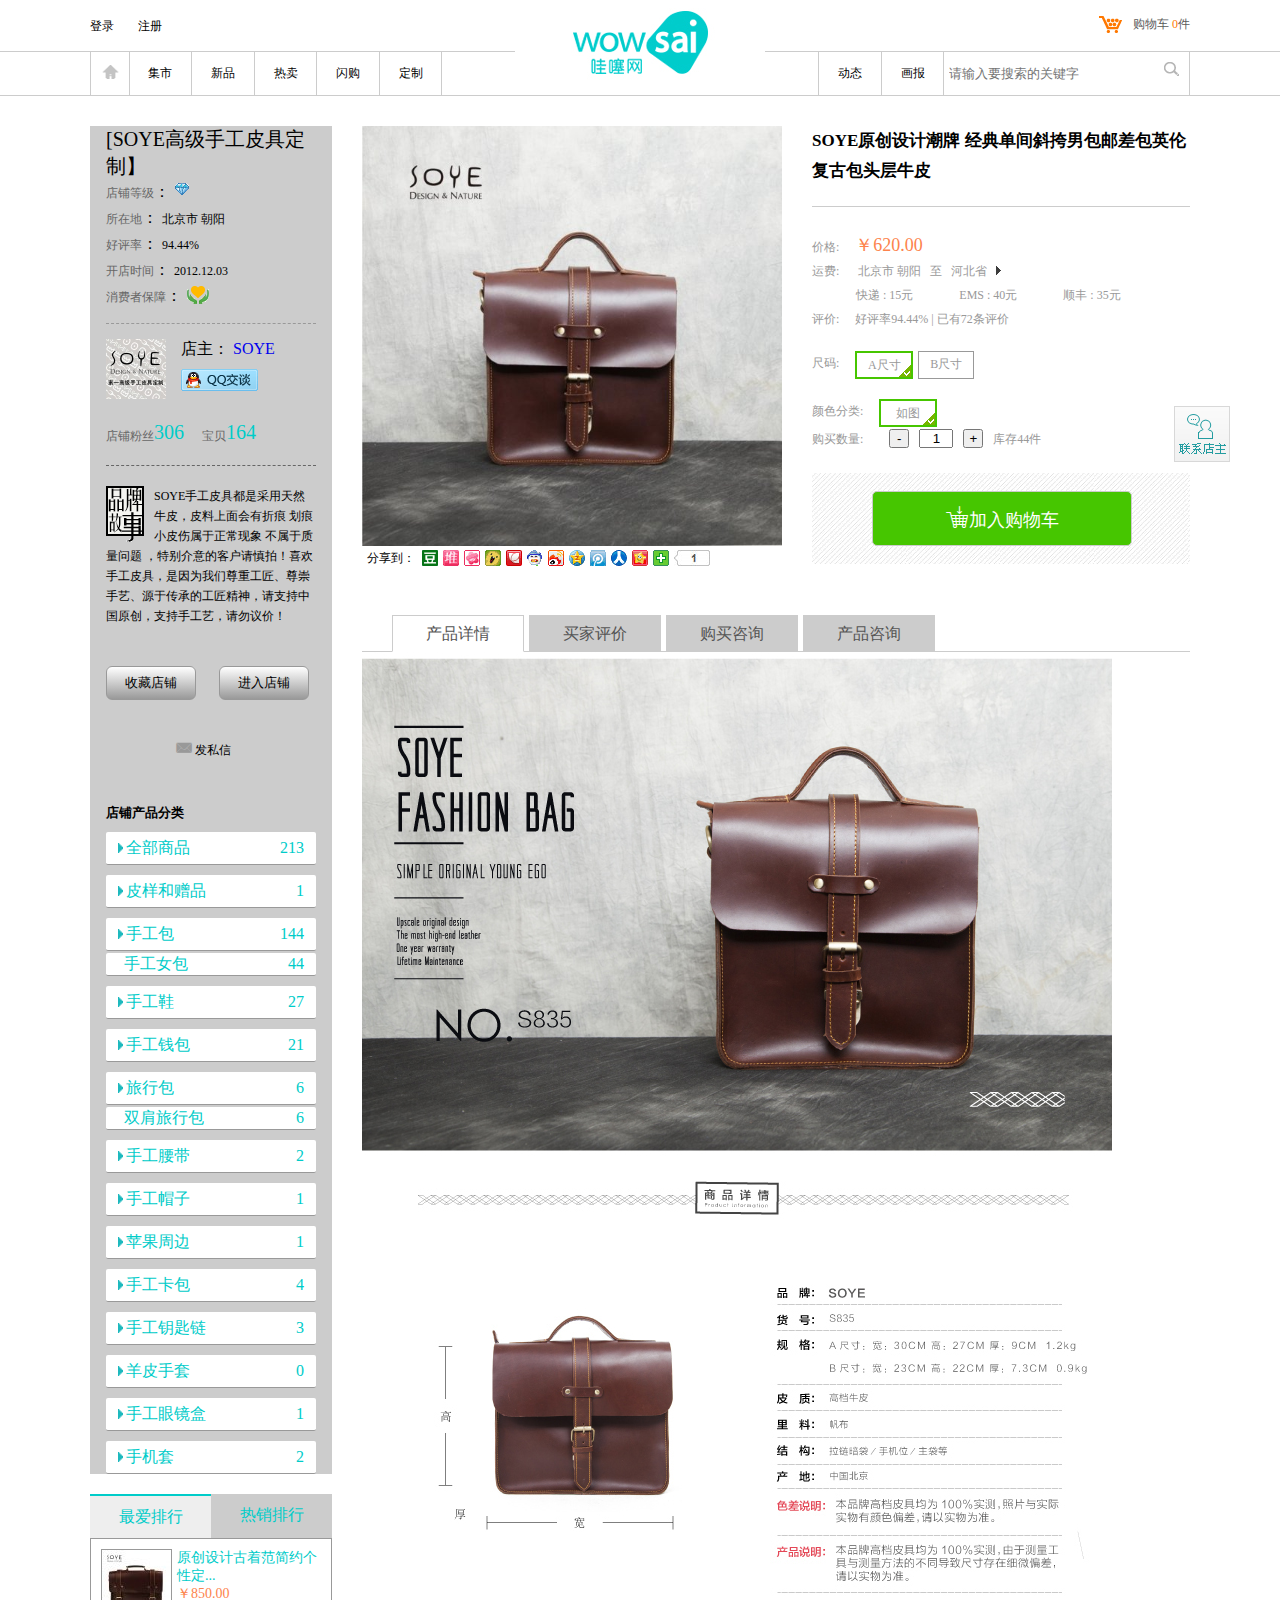
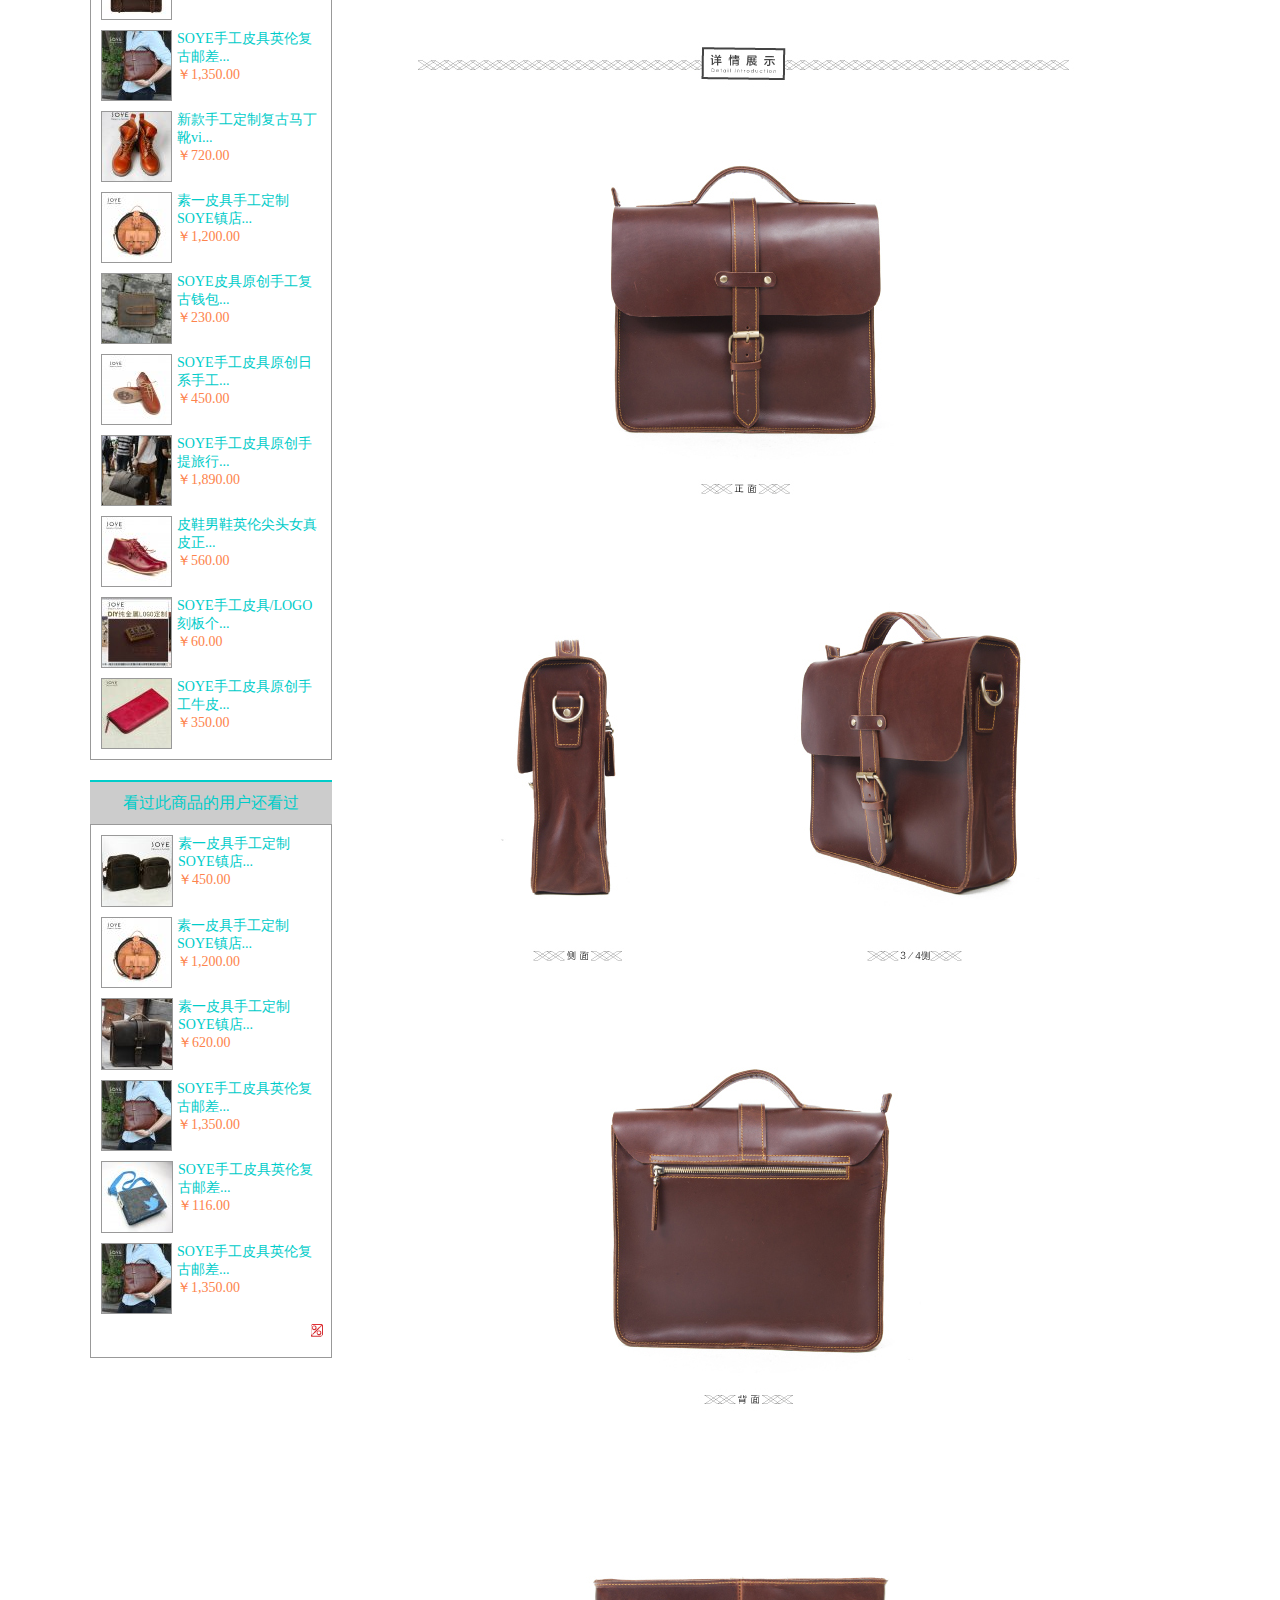
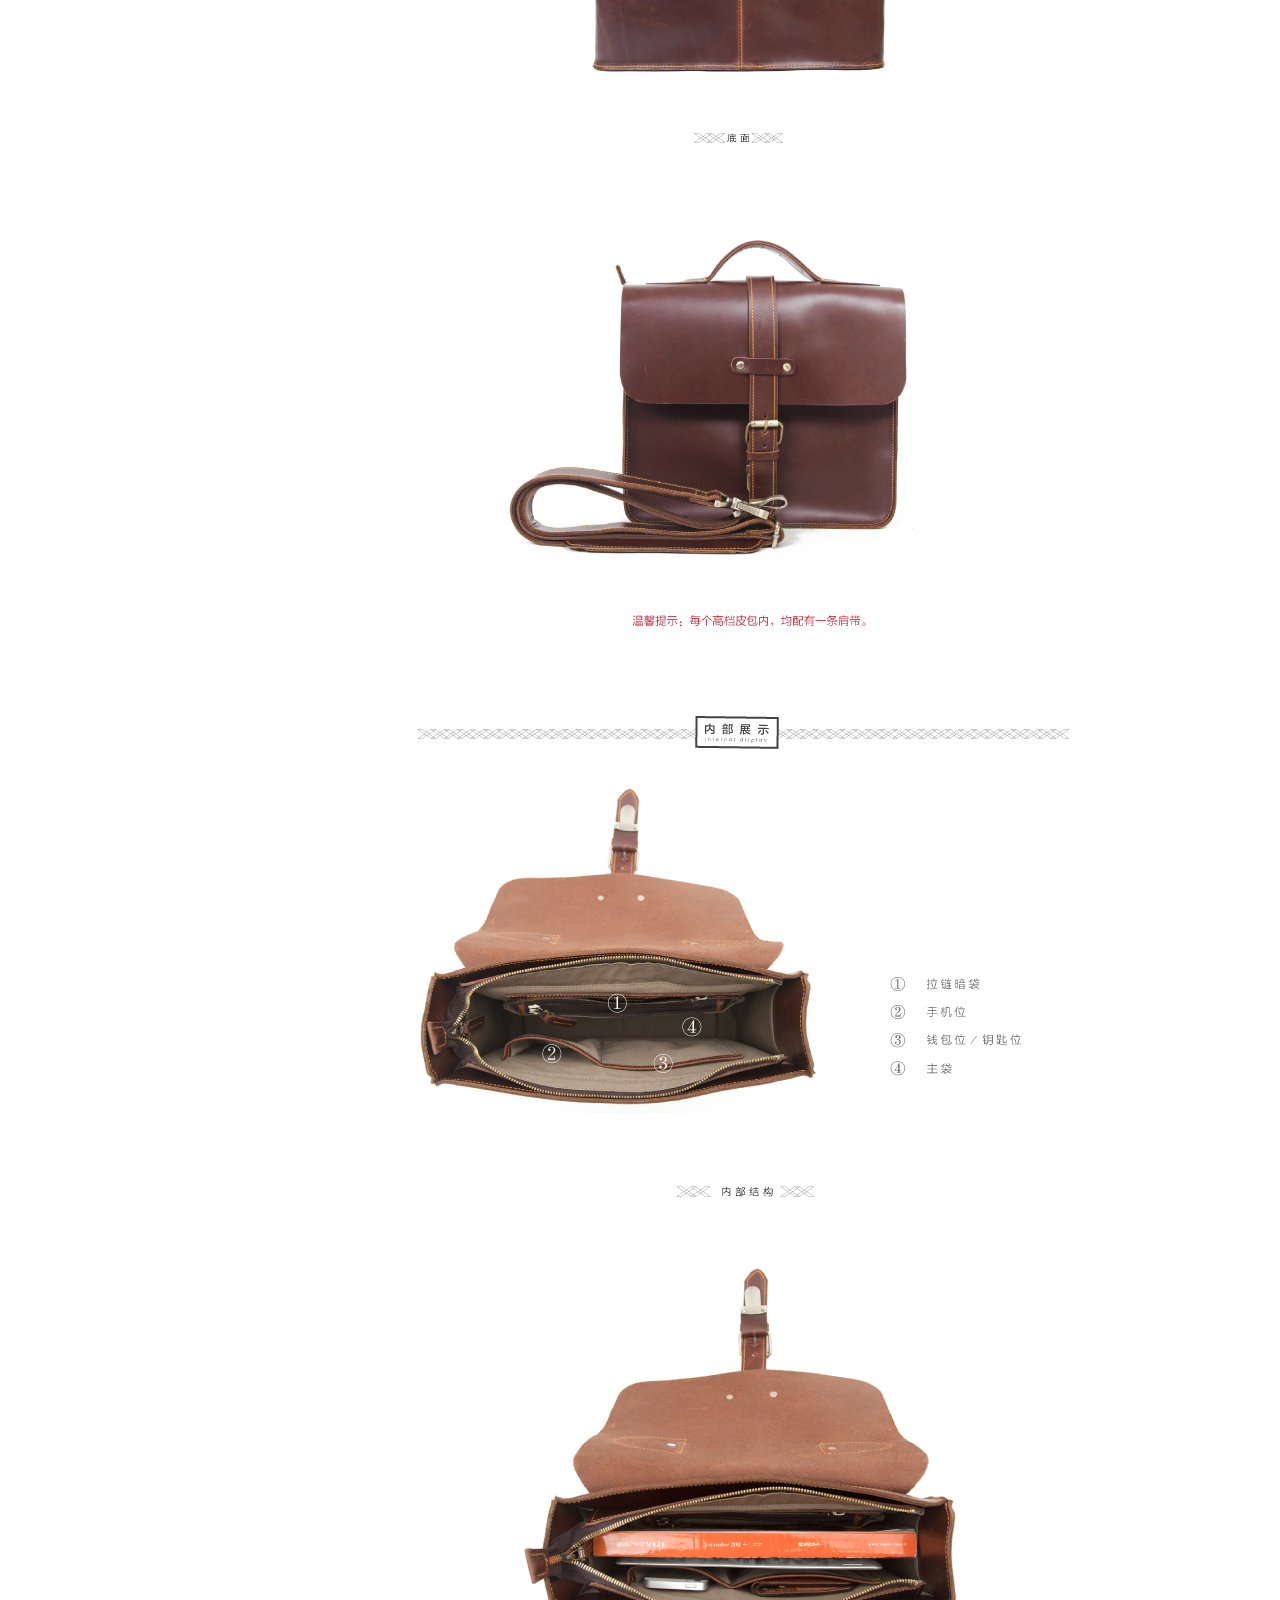
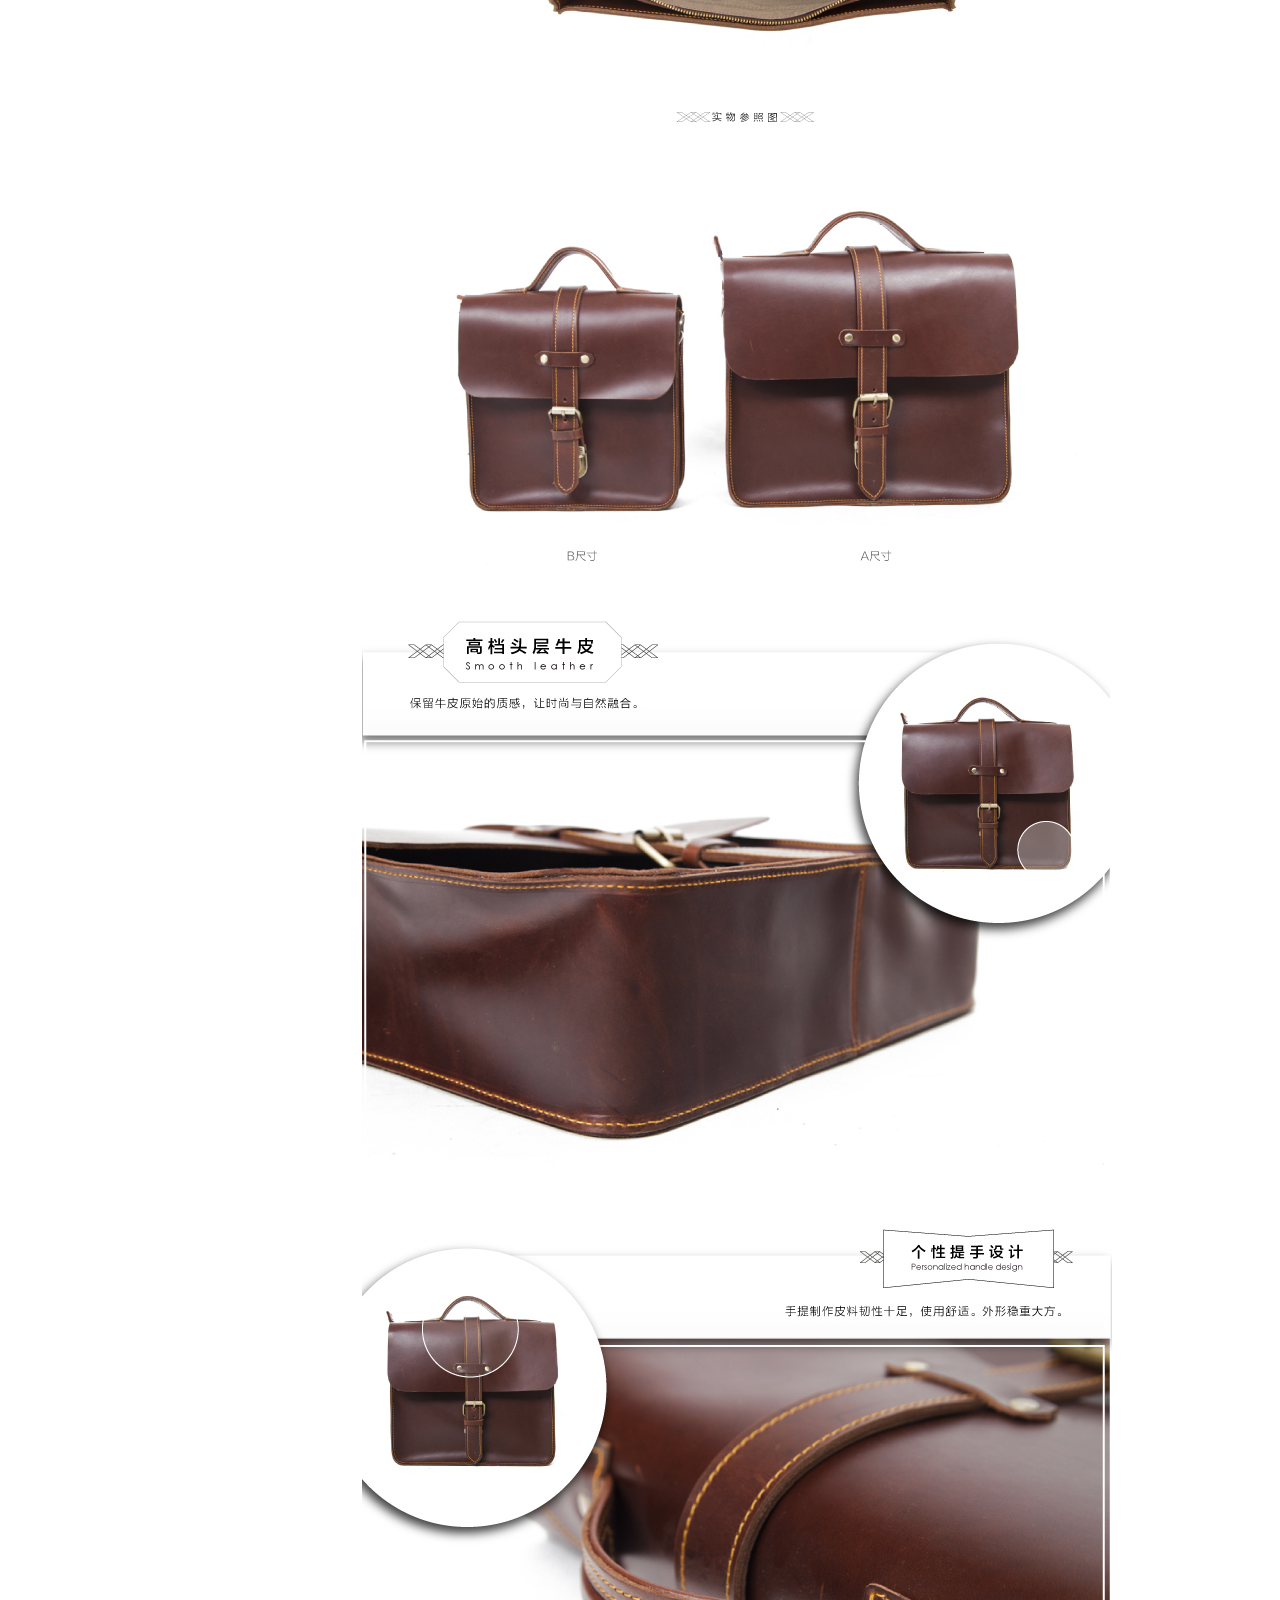
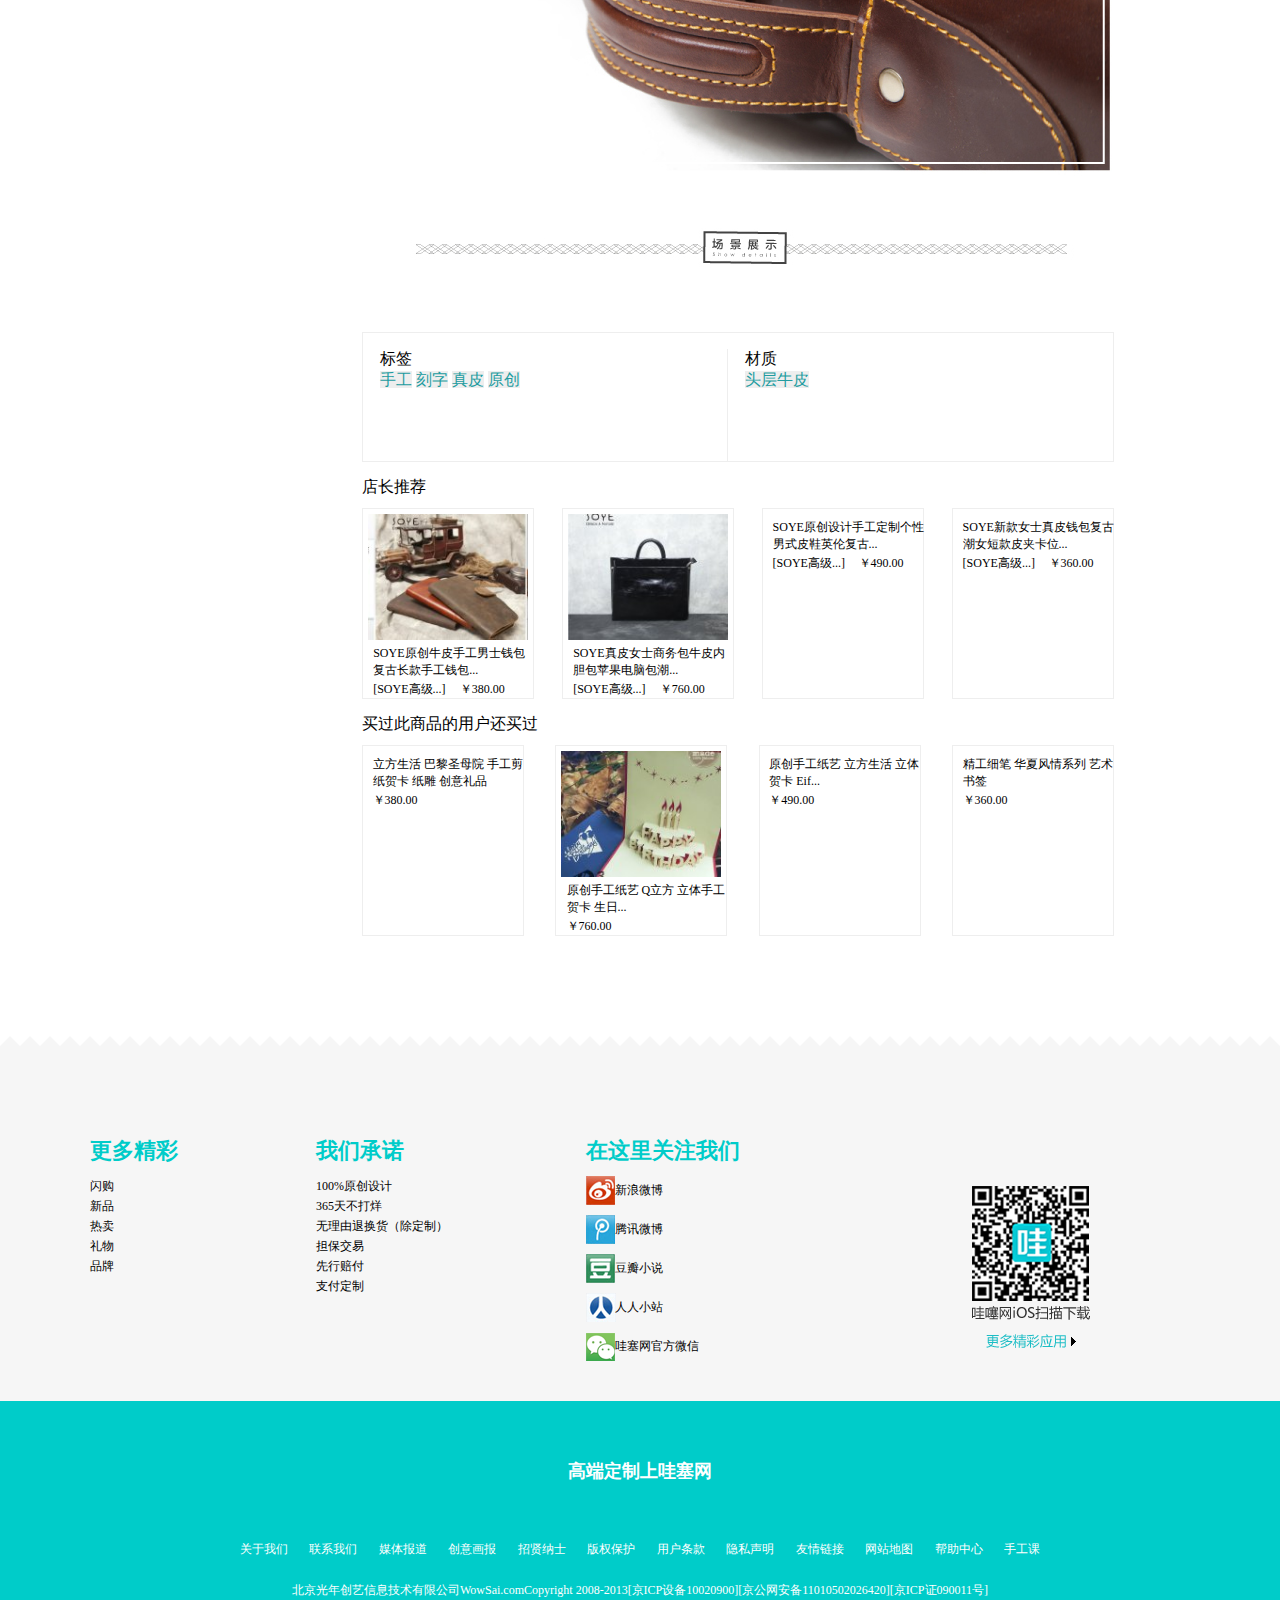
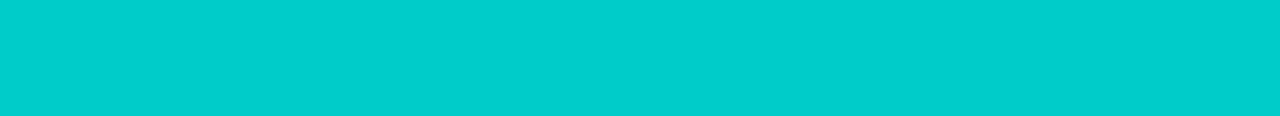
==== details.html @ 7d24aafe "1" ====
<!DOCTYPE html>
<html lang="en">

<head>
	<meta charset="UTF-8">
	<title>Document</title>
	<link rel="stylesheet" href="css/header.css">
	<link rel="stylesheet" href="css/footer.css">
	<link rel="stylesheet" href="css/details.css">
	<link rel="stylesheet" href="./font/iconfont.css">
</head>

<body>
	<div class="warp">
		<header>
			<div class="headertopbg">
				<div class="headertop">
					<div class="headertopleft">
						<a href="#">登录</a>
						<a href="#">注册</a>
					</div>
					<div class="headertopright">
						<p>购物车
							<span>0</span>件</p>
					</div>
				</div>
			</div>
			<div class="nav">
				<ul>
					<li>
						<a href="#"></a>
					</li>
					<li>
						<a href="#">集市</a>
					</li>
					<li>
						<a href="#">新品</a>
					</li>
					<li>
						<a href="#">热卖</a>
					</li>
					<li>
						<a href="#">闪购</a>
					</li>
					<li class="cust">
						<a href="#">定制</a>
						<div class="custom">
							<div class="customtop">
								<div>
									<p>CUSTOM</p>
									<p>定制首页</p>
								</div>
								<div>
									<p>NEW</p>
									<p>最新</p>
								</div>
								<div>
									<p>HOT</p>
									<p>最热</p>
								</div>
								<div>
									<p>LOVE</p>
									<p>喜欢最多</p>
								</div>
							</div>
							<div class="custommin">
								<ul>
									<li>
										<a href="#">服装服饰</a>
									</li>
									<li>
										<a href="#">饰品饰物</a>
									</li>
									<li>
										<a href="#">鞋帽包袋</a>
									</li>
									<li>
										<a href="#">家居日用</a>
									</li>
									<li>
										<a href="#">食品/植物/其他</a>
									</li>
									<li>
										<a href="#">数码周边</a>
									</li>
									<li>
										<a href="#">办公文具</a>
									</li>
									<li>
										<a href="#">卡片/玩具玩偶</a>
									</li>
								</ul>
							</div>
							<div class="customdomnbg">
								<div class="customdomn">
									<ul>
										<li>
											<span>
												<span></span>颜色筛选</span>
										</li>
										<li>
											<a href="#"></a>
										</li>
										<li>
											<a href="#"></a>
										</li>
										<li>
											<a href="#"></a>
										</li>
										<li>
											<a href="#"></a>
										</li>
										<li>
											<a href="#"></a>
										</li>
										<li>
											<a href="#"></a>
										</li>
										<li>
											<a href="#"></a>
										</li>
										<li>
											<a href="#"></a>
										</li>
										<li>
											<a href="#"></a>
										</li>
										<li>
											<a href="#"></a>
										</li>
										<li>
											<a href="#"></a>
										</li>
										<li>
											<a href="#"></a>
										</li>
										<li>
											<a href="#"></a>
										</li>
									</ul>
								</div>
								<div class="cusm">
									<ul>
										<li>
											<span>
												<span></span>定制材料</span>
										</li>
										<li>
											<a href="#">棉</a>
										</li>
										<li>
											<a href="#">金</a>
										</li>
										<li>
											<a href="#">亚麻</a>
										</li>
										<li>
											<a href="#">银</a>
										</li>
										<li>
											<a href="#">塑料</a>
										</li>
										<li>
											<a href="#">毛料</a>
										</li>
										<li>
											<a href="#">铜</a>
										</li>
										<li>
											<a href="#">纸</a>
										</li>
										<li>
											<a href="#">雪纺</a>
										</li>
										<li>
											<a href="#">合金</a>
										</li>
										<li>
											<a href="#">复合材料</a>
										</li>
										<li>
											<a href="#">毛线</a>
										</li>
										<li>
											<a href="#">木制</a>
										</li>
										<li>
											<a href="#">真皮</a>
										</li>
										<li>
											<a href="#">牛仔</a>
										</li>
										<li>
											<a href="#">绸缎</a>
										</li>
										<li>
											<a href="#">pu</a>
										</li>
										<li>
											<a href="#">帆布</a>
										</li>
										<li>
											<a href="#">真丝</a>
										</li>
										<li>
											<a href="#">灯芯绒</a>
										</li>
										<li>
											<a href="#">聚酯纤维</a>
										</li>
										<li>
											<a href="#">玻璃/水晶</a>
										</li>
										<li>
											<a href="#">其他</a>
										</li>
										<li>
											<a href="#">宝石/珍珠</a>
										</li>
									</ul>
								</div>
								<div class="Technology">
									<ul>
										<li>
											<span>
												<span></span> 定制工艺
											</span>
										</li>
										<li>
											<a href="#">手工</a>
										</li>
										<li>
											<a href="#">机器</a>
										</li>
									</ul>
								</div>
								<div class="content">
									<ul>
										<li>
											<span>
												<span></span>定制内容</span>
										</li>
										<li>
											<a href="#">量体</a>
										</li>
										<li>
											<a href="#">来图</a>
										</li>
										<li>
											<a href="#">其他</a>
										</li>
									</ul>
								</div>
								<div class="gift">
									<ul>
										<li>
											<span>
												<span></span>定制内容</span>
										</li>
										<li>
											<a href="#">送个他</a>
										</li>
										<li>
											<a href="#">送给她</a>
										</li>
										<li>
											<a href="#">送闺蜜</a>
										</li>
										<li>
											<a href="#">送兄弟</a>
										</li>
										<li>
											<a href="#">送长辈</a>
										</li>
										<li>
											<a href="#">送儿童</a>
										</li>
										<li>
											<a href="#">送老板</a>
										</li>
										<li>
											<a href="#">送员工</a>
										</li>
										<li>
											<a href="#">送客户</a>
										</li>
										<li>
											<a href="#">送自己</a>
										</li>
										<li>
											<a href="#">乔迁礼物</a>
										</li>
										<li>
											<a href="#">生日礼物</a>
										</li>
									</ul>
								</div>
								<div class="festival">
									<ul>
										<li>
											<span>
												<span></span>礼物推荐</span>
										</li>
										<li>
											<a href="#">春节</a>
										</li>
										<li>
											<a href="#">七夕</a>
										</li>
										<li>
											<a href="#">清明</a>
										</li>
										<li>
											<a href="#">端午</a>
										</li>
										<li>
											<a href="#">父亲</a>
										</li>
										<li>
											<a href="#">母亲</a>
										</li>
										<li>
											<a href="#">儿童</a>
										</li>
										<li>
											<a href="#">中秋</a>
										</li>
										<li>
											<a href="#">万圣</a>
										</li>
										<li>
											<a href="#">重阳</a>
										</li>
										<li>
											<a href="#">情人</a>
										</li>
										<li>
											<a href="#">圣诞</a>
										</li>
										<li>
											<a href="#">愚人</a>
										</li>
									</ul>
								</div>
								<div class="scene">
									<ul>
										<li>
											<span>
												<span></span>礼物推荐</span>
										</li>
										<li>
											<a href="#">上班</a>
										</li>
										<li>
											<a href="#">约会</a>
										</li>
										<li>
											<a href="#">表白</a>
										</li>
										<li>
											<a href="#">婚礼</a>
										</li>
										<li>
											<a href="#">年会</a>
										</li>
										<li>
											<a href="#">装修</a>
										</li>
										<li>
											<a href="#">旅行</a>
										</li>
										<li>
											<a href="#">聚会</a>
										</li>
									</ul>
								</div>
								<div class="more">
									<span>MORE更多分类</span>
								</div>
							</div>
						</div>
					</li>
					<li>
						<a href="#"></a>
					</li>
					<li>
						<a href="#">动态</a>
					</li>
					<li>
						<a href="#">画报</a>
					</li>
					<li>
						<input type="text" placeholder="请输入要搜索的关键字">
						<a href="#"></a>
					</li>
				</ul>
			</div>
			<div class="logo"></div>
		</header>
			
		<div class="scrtopbg">
		<div class="leftbg">
		<div class="scrtop">
			<div class="scrtopleft">
				<h3>[SOYE高级手工皮具定制】</h3>
				<ul class="scrtoplefttop">
					<li>
						<span>店铺等级</span>：
						<span>
							<img src="images/details/dengji_6.png" alt="">
						</span>
					</li>
					<li>
						<span>所在地</span>：
						<span>北京市 朝阳</span>
					</li>
					<li>
						<span>好评率</span>：
						<span>94.44%</span>
					</li>
					<li>
						<span>开店时间</span>：
						<span>2012.12.03</span>
					</li>
					<li>
						<span>消费者保障</span>：
						<span>
							<img src="images/details/secrity.png" alt="">
						</span>
					</li>
				</ul>
				<div class="soye">
					<div class="soyetop">
						<img src="images/201212041820522861.jpg" alt="">
						<div>
							<ul>
								<li>
									<span>店主</span>：
									<a href="#">SOYE</a>
								</li>
								<li>
									<img src="images/button_11.gif" alt="">
								</li>
							</ul>
						</div>
					</div>
					<div class="soyedown">
						<p>店铺粉丝</p>
						<span>306</span>
						<p>宝贝</p>
						<span>164</span>
					</div>
				</div>
				<div class="soye1">
					<img src="images/brand_story.gif" alt=""> SOYE手工皮具都是采用天然牛皮，皮料上面会有折痕 划痕 小皮伤属于正常现象 不属于质量问题 ，特别介意的客户请慎拍！喜欢手工皮具，是因为我们尊重工匠、尊崇手艺、源于传承的工匠精神，请支持中国原创，支持手工艺，请勿议价！
					<button>收藏店铺</button>
					<button>进入店铺</button>
					<a href="#">
						<i class="iconfont icon-xinxi-copy"></i>
						发私信
					</a>
				</div>
				<div class="classification">
					<h5>店铺产品分类</h5>
					<ul>
						<li>
							
							<a href="#"><p></p>全部商品</a>
							<span>213</span>
						</li>
						<li>
							
							<a href="#"><p></p>皮样和赠品</a>
							<span>1</span>
						</li>
						<li>
							
							<a href="#"><p></p>手工包</a>
							<span>144</span>
						</li>
						<li class="wu">
							
							<a href="#"><span></span>手工女包</a>
							<span>44</span>
						</li>
						<li>
							
							<a href="#"><p></p>手工鞋</a>
							<span>27</span>
						</li>
						<li>
							
							<a href="#"><p></p>手工钱包</a>
							<span>21</span>
						</li>
						<li>
							
							<a href="#"><p></p>旅行包</a>
							<span>6</span>
						</li>
						<li class="wu">
							
							<a href="#"><span></span>双肩旅行包</a>
							<span>6</span>
						</li>
						<li>
							
							<a href="#"><p></p>手工腰带</a>
							<span>2</span>
						</li>
						<li>
							
							<a href="#"><p></p>手工帽子</a>
							<span>1</span>
						</li>
						<li>
							
							<a href="#"><p></p>苹果周边</a>
							<span>1</span>
						</li>
						<li>
							
							<a href="#"><p></p>手工卡包</a>
							<span>4</span>
						</li>
						<li>
							
							<a href="#"><p></p>手工钥匙链</a>
							<span>3</span>
						</li>
						<li>
							
							<a href="#"><p></p>羊皮手套</a>
							<span>0</span>
						</li>
						<li>
							
							<a href="#"><p></p>手工眼镜盒</a>
							<span>1</span>
						</li>
						<li>
							
							<a href="#"><p></p>手机套</a>
							<span>2</span>
						</li>
					</ul>
				</div>
			</div>
				<div class="ranking">
					<div class="rankingtop">
						<a href="#">最爱排行</a>
						<a href="#">热销排行</a>
					</div>
					<div class="rankingmin">
						<ul>
							<li>
								<img src="./images/wsmall_201409251659547274.jpg" alt="">
								<p><a href="#">原创设计古着范简约个性定...</a><a href="#">￥850.00</a></p>
							</li>
							<li>
								<img src="./images/wsmall_201409251718026656.jpg" alt="">
								<p><a href="#">SOYE手工皮具英伦复古邮差...</a><a href="#">￥1,350.00</a></p>
							</li>
							<li>
								<img src="./images/wsmall_201301301702324500.jpg" alt="">
								<p><a href="#">新款手工定制复古马丁靴vi...</a><a href="#">￥720.00</a></p>
							</li>
							<li>
								<img src="./images/wsmall_201409251651435543.jpg" alt="">
								<p><a href="#">素一皮具手工定制SOYE镇店...</a><a href="#">￥1,200.00</a></p>
							</li>
							<li>
								<img src="./images/wsmall_201212051438284443.png" alt="">
								<p><a href="#">SOYE皮具原创手工复古钱包...</a><a href="#">￥230.00</a></p>
							</li>
							<li>
								<img src="./images/wsmall_201407051106328660.jpg" alt="">
								<p><a href="#">SOYE手工皮具原创日系手工...</a><a href="#">￥450.00</a></p>
							</li>
							<li>
								<img src="./images/wsmall_201409251636082923.jpg" alt="">
								<p><a href="#">SOYE手工皮具原创手提旅行...</a><a href="#">￥1,890.00</a></p>
							</li>
							<li>
								<img src="./images/wsmall_201501121530501001.jpg" alt="">
								<p><a href="#">皮鞋男鞋英伦尖头女真皮正...</a><a href="#">￥560.00</a></p>
							</li>
							<li>
								<img src="./images/wsmall_201409261648255427.jpg" alt="">
								<p><a href="#">SOYE手工皮具/LOGO刻板个...</a><a href="#">￥60.00</a></p>
							</li>
							<li>
								<img src="./images/wsmall_201404181519262514.jpg" alt="">
								<p><a href="#">SOYE手工皮具原创手工牛皮...</a><a href="#">￥350.00</a></p>
							</li>
						</ul>
						</div>
					</div>
						<div class="read">
							<a href="#">看过此商品的用户还看过</a>
							<ul>
								<li>
									<img src="./images/ssmall_201409261701268901.JPG" alt="">
									<p>
										<a href="#">素一皮具手工定制SOYE镇店...</a>
										<a href="#">￥450.00</a>
									</p>
								</li>
								<li>
									<img src="./images/wsmall_201409251651435543.jpg" alt="">
									<p>
										<a href="#">素一皮具手工定制SOYE镇店...</a>
										<a href="#">￥1,200.00</a>
									</p>
								</li>
								<li>
									<img src="./images/ssmall_201404141527016038.jpg" alt="">
									<p>
										<a href="#">素一皮具手工定制SOYE镇店...</a>
										<a href="#">￥620.00</a>
									</p>
								</li>
								<li>
									<img src="./images/wsmall_201409251718026656.jpg" alt="">
									<p>
										<a href="#">SOYE手工皮具英伦复古邮差...</a>
										<a href="#">￥1,350.00</a>
									</p>
								</li>
								<li>
									<img src="./images/ssmall_201107081016314052.jpg" alt="">
									<p>
										<a href="#">SOYE手工皮具英伦复古邮差...</a>
										<a href="#">￥116.00</a>
									</p>
								</li>
								<li>
									<img src="./images/wsmall_201409251718026656.jpg" alt="">
									<p>
										<a href="#">SOYE手工皮具英伦复古邮差...</a>
										<a href="#">￥1,350.00</a>
									</p>
								</li>
								<div class="readdown">
									
								</div>
							</ul>
						</div>
						</div>
					</div>
					<div class="scrtopbgright">
			<div class="scrtopright">
				<div class="scrtoprighttop">
					<div class="scrtoprighttopleft">
						<img src="./images/big_201501121629325896.jpg" alt="">
						<ul>
							<li><span>分享到：</span></li>
							<li><a href="#"></a></li>
							<li><a href="#"></a></li>
							<li><a href="#"></a></li>
							<li><a href="#"></a></li>
							<li><a href="#"></a></li>
							<li><a href="#"></a></li>
							<li><a href="#"></a></li>
							<li><a href="#"></a></li>
							<li><a href="#"></a></li>
							<li><a href="#"></a></li>
							<li><a href="#"></a></li>
							<li class="fenxiang"><a href="#"></a>
								<div class="fenbg">
									<div class="fentop">
										分享到...
									</div>
									<div class="fen">
										<div class="fenleft">
											<ul>
												<li>
													<span></span>
													<span>微信</span>
												</li>
												<li>
													<span></span>
													<span>复制网址</span>
												</li>
												<li>
													<span></span>
													<span>QQ好友</span>
												</li>
												<li>
													<span></span>
													<span>人人网</span>
												</li>
												<li>
													<span></span>
													<span>印象笔记</span>
												</li>
												<li>
													<span></span>
													<span>飞信</span>
												</li>
												<li>
													<span></span>
													<span>Twitter</span>
												</li>
												<li>
													<span></span>
													<span>一键分享</span>
												</li>
											</ul>
										</div>
										<div class="fenright">
											<ul>
												<li>
													<span></span>
													<span>微博</span>
												</li>
												<li>
													<span></span>
													<span>邮件</span>
												</li>
												<li>
													<span></span>
													<span>QQ空间</span>
												</li>
												<li>
													<span></span>
													<span>开心网</span>
												</li>
												<li>
													<span></span>
													<span>领英</span>
												</li>
												<li>
													<span></span>
													<span>豆瓣</span>
												</li>
												<li>
													<span></span>
													<span>Facebook</span>
												</li>
												<li>
													<span></span>
													<span>查看更多(96)</span>
												</li>
											</ul>
										</div>	
									</div>
									<div class="fendown">
										<span></span> <p> JiaThis</p>
									</div>
							</div>
							
							
							
							</li>
							<li><img src="./images/fenxiang_03.jpg" alt=""></li>
						</ul>
					</div>
					<div class="scrtoprighttopright">
						<h3>SOYE原创设计潮牌 经典单间斜挎男包邮差包英伦复古包头层牛皮</h3>
						<ul>
							<li><span>价格</span>:<span>￥620.00</span></li>
							<li><span>运费</span>:<span> <span>北京市 朝阳</span> <span>至</span> <span>河北省</span>  </span> <img src="./images/icon3.png" alt=""></li>
							<li><span></span><span><span> 快递 : 15元 </span><span> EMS : 40元 </span><span> 顺丰 : 35元 </span>   </span></li>
							<li class="pingjia"><span>评价</span>:<span><span>好评率94.44%</span> | <span>已有72条评价</span></span></li>
							<li class="chima"><span>尺码</span>:<span class="chima2"><a href="#">A尺寸<p></p></a><a href="#">B尺寸<p></p></a></span></li>
							<li class="rutu"><span>颜色分类</span>:<a href="#">如图<p></p></a></li>
							<li class="shuliang"><span>购买数量</span>:<span><button id="mis">-</button><input id="unit" type="text" value="1"><button id="box">+</button>库存44件</span></li>
						</ul>
						<div class="dianzhu">
							<img src="./images/dianzhu_03.png" alt="">
						</div>
						 <div class="scrtoprighttoprightdown">
							 <button><a href="./shopping.html"><i class="iconfont icon-iconset0309"></i>加入购物车</a></button>
					</div>
				</div>
				</div>
			</div>
			<div class="scrmin">
				<div class="scrmintop">
					<ul>
						<li><a href="#">产品详情</a></li>
						<li><a href="#">买家评价</a></li>
						<li><a href="#">购买咨询</a></li>
						<li><a href="#">产品咨询</a></li>
					</ul>
				</div>
				<div class="scrdown">
				<div class="scrmindown">
						<img src="./images/TB2vc7XbpXXXXbJXXXXXXXXXXXX-169921261.jpg" alt="">
						<img src="./images/TB2.4AdbpXXXXXZXXXXXXXXXXXX-169921261.jpg" alt="">
						<img src="./images/TB2AcAXbpXXXXbqXXXXXXXXXXXX-169921261.jpg" alt="">
						<img src="./images/TB2Lfn_bpXXXXcXXXXXXXXXXXXX-169921261.jpg" alt="">
						<img src="./images/TB2Er_8bpXXXXX0XpXXXXXXXXXX-169921261.jpg" alt="">
						<img src="./images/TB2Rjr7bpXXXXXOXpXXXXXXXXXX-169921261.jpg" alt="">
						<img src="./images/TB2sKv_bpXXXXcpXXXXXXXXXXXX-169921261.jpg" alt="">
						<img src="./images/TB2Lb.ebpXXXXXFXXXXXXXXXXXX-169921261.jpg" alt="">
						<div class="scrmindowndown">
							<div class="august-25">
								<div class="august-27 august-30">
									<span>标签</span>
									<div class="august-28">
										<span>手工</span>
										<span>刻字</span>
										<span>真皮</span>
										<span>原创</span>
									</div>
								</div>
								<div class="august-26 august-30">
									<span>材质</span>
									<div class="august-28">
										<span>头层牛皮</span>
									</div>
								</div>
							</div>
							<span class="august-31">店长推荐</span>
							<div class="august-32">
								<div class="august-33">
									<img src="images/small_201410191702253799.JPG" alt="">
									<span class="august-34">SOYE原创牛皮手工男士钱包复古长款手工钱包...</span>
									<div class="august-35">
										<span class="august-37">[SOYE高级...]</span>
										<span class="august-36">￥380.00</span>
									</div>
								</div>
								<div class="august-33">
									<img src="images/small_201501121452159842.jpg" alt="">
									<span class="august-34">SOYE真皮女士商务包牛皮内胆包苹果电脑包潮...</span>
									<div class="august-35">
										<span class="august-37">[SOYE高级...]</span>
										<span class="august-36">￥760.00</span>
									</div>
								</div>
								<div class="august-33">
									<img src="images/small_201404141705079139.JPG" alt="">
									<span class="august-34">SOYE原创设计手工定制个性男式皮鞋英伦复古...</span>
									<div class="august-35">
										<span class="august-37">[SOYE高级...]</span>
										<span class="august-36">￥490.00</span>
									</div>
								</div>
								<div class="august-33">
									<img src="images/small_201510162124362837.JPG" alt="">
									<span class="august-34">SOYE新款女士真皮钱包复古潮女短款皮夹卡位...</span>
									<div class="august-35">
										<span class="august-37">[SOYE高级...]</span>
										<span class="august-36">￥360.00</span>
									</div>
								</div>
							</div>
							<span class="august-31">买过此商品的用户还买过</span>
							<div class="august-32">
								<div class="august-33">
									<img src="images/small_201403311539013223.JPG" alt="">
									<span class="august-34">立方生活 巴黎圣母院 手工剪纸贺卡 纸雕 创意礼品</span>
									<div class="august-35">
										<span class="august-36 august-38">￥380.00</span>
									</div>
								</div>
								<div class="august-33">
									<img src="images/small_201202231800086169.jpeg" alt="">
									<span class="august-34">原创手工纸艺 Q立方 立体手工贺卡 生日...</span>
									<div class="august-35">
										<span class="august-36 august-38">￥760.00</span>
									</div>
								</div>
								<div class="august-33">
									<img src="images/small_201403311407591405.JPG" alt="">
									<span class="august-34">原创手工纸艺 立方生活 立体贺卡 Eif...</span>
									<div class="august-35">
										<span class="august-36 august-38">￥490.00</span>
									</div>
								</div>
								<div class="august-33">
									<img src="images/small_201107071725362133.JPG" alt="">
									<span class="august-34">精工细笔 华夏风情系列 艺术书签</span>
									<div class="august-35">
										<span class="august-36 august-38">￥360.00</span>
									</div>
								</div>
							</div>
						</div>
					</div>
					<div class="maijpj">
						 暂时没有商品评价
					</div>
					<div class="goumai">
						<h3>购买咨询</h3>
						<p>没有符合条件的记录</p>
						<div class="goumaidown">
							<div class="chan">
								<img src="./images/goumai_03.jpg" alt="">
							
							<div>
								<p>游客</p>
								 <textarea name="" id="" cols="30" rows="10"></textarea>
								 <p>还可输入200个字符</p>
								 <div class="chandown">
									 <a href="#">取消</a>
									 <button>提交咨询</button>
								 </div>
							</div>
						</div>
						</div>
					</div>
					<div class="chanpin">
						<h3>产品咨询</h3>
						<p>没有符合条件的记录</p>
						<div class="goumaidown">
							<div class="chan">
								<img src="./images/goumai_03.jpg" alt="">	
							<div>
								<p>游客</p>
								<textarea name="" id="" cols="30" rows="10"></textarea>
								<p>还可输入200个字符</p>
								<div class="chandown">
									<a href="#">取消</a>
									<button>提交咨询</button>
								</div>
							</div>
							</div>
						</div>
					</div>
			</div>
</div>
		</div>
		
	</div>
	<div class="footertopbg"></div>
	<div class="footerbg">
		<footer>
			<div class="footertop">
				<div class="footertopleftdown">
					<ul>
						<h3>更多精彩</h3>
						<li>
							<a href="#">闪购</a>
						</li>
						<li>
							<a href="#">新品</a>
						</li>
						<li>
							<a href="#">热卖</a>
						</li>
						<li>
							<a href="#">礼物</a>
						</li>
						<li>
							<a href="#">品牌</a>
						</li>
					</ul>
					<ul>
						<h3>我们承诺</h3>
						<li>
							<a href="#">100%原创设计</a>
						</li>
						<li>
							<a href="#">365天不打烊</a>
						</li>
						<li>
							<a href="#">无理由退换货（除定制）</a>
						</li>
						<li>
							<a href="#">担保交易</a>
						</li>
						<li>
							<a href="#">先行赔付</a>
						</li>
						<li>
							<a href="#">支付定制</a>
						</li>
					</ul>
					<ul class="footertopleftdownright">
						<h3>在这里关注我们</h3>
						<li>
							<a href="#">新浪微博</a>
						</li>
						<li>
							<a href="#">腾讯微博</a>
						</li>
						<li>
							<a href="#">豆瓣小说</a>
						</li>
						<li>
							<a href="#">人人小站</a>
						</li>
						<li class="wasai">
							<a href="#">哇塞网官方微信</a>
							<div>
								<img src="images/ewm.png" alt="">
							</div>
						</li>
					</ul>
				</div>
				<div class="footertopright">
					<img src="images/edCode.png" alt="">
				</div>
			</div>
			<div class="footerdownbg">
				<div class="footerdown">
					<h2>高端定制上哇塞网</h2>
					<ul>
						<li>
							<a href="#">关于我们</a>
						</li>
						<li>
							<a href="#">联系我们</a>
						</li>
						<li>
							<a href="#">媒体报道</a>
						</li>
						<li>
							<a href="#">创意画报</a>
						</li>
						<li>
							<a href="#">招贤纳士</a>
						</li>
						<li>
							<a href="#">版权保护</a>
						</li>
						<li>
							<a href="#">用户条款</a>
						</li>
						<li>
							<a href="#">隐私声明</a>
						</li>
						<li>
							<a href="#">友情链接</a>
						</li>
						<li>
							<a href="#">网站地图</a>
						</li>
						<li>
							<a href="#">帮助中心</a>
						</li>
						<li>
							<a href="#">手工课</a>
						</li>
					</ul>
					<p>北京光年创艺信息技术有限公司WowSai.comCopyright 2008-2013[京ICP设备10020900][京公网安备11010502026420][京ICP证090011号]</p>
				</div>
			</div>
		</footer>
	</div>
	<div class="right">
		<div class="righttop">
			<img src="images/erweima.jpg" alt="">
		</div>
		<div class="rightdown">
			<img src="images/totop1.gif" alt="">
		</div>
		<div class="righttopblock">
			<img src="images/erweima.png" alt="">
		</div>
	</div>
	</div>
	<script src="js/header.js"></script>
	<script src="./js/footer.js"></script>
	<script src="js/details.js"></script>
</body>

</html>
---- css/header.css ----
.wraptop{
	background-color: #f6f6f6;
}
*{
	margin: 0;
	padding: 0;
}
a{
	text-decoration: none;
}
li{
	list-style: none;
}
header{
	width: 100%;
	border-bottom: 1px solid #ccc;
	background-color: #fff;
}
.headertopbg{
	width: 100%;
	border-bottom: 1px solid #ccc;
	
}
.headertop{
	display: flex;
	justify-content: space-between;
	width: 1100px;
	padding: 16px 0;
	margin: 0 auto;
}
.headertopleft a{
	font-size: 12px;
	color:#000;
	margin-right: 20px;
}

.headertopright{
	background-image: url("../images/buycar.png");
	padding-left:34px;
	font-size: 12px;
	background-repeat: 	no-repeat;

}
.headertopright p{
	color:#5b5b5b;
}
.headertopright span{
	color:#ff7a04;
}
.nav>ul>li{
	 flex-grow:1;
	 border-left: 1px solid #ccc;
}
.nav>ul>li:nth-child(1) a{
	background-image: url("../images/icon.png");
	background-repeat: no-repeat;
	padding-top: 40px;
	-webkit-background-size: 100% 200%;
	background-size: 100% 200%;
	display: block;
	flex-grow:1;
}
.nav>ul>li:nth-child(7){
	 flex-grow:10;
}
.nav>ul{
	font-size: 12px;
	display: flex;
	justify-content: space-between;
	width: 1100px;
	margin: 0 auto;
}
.nav>ul>li:last-child{
	border-right: 1px solid #ccc;
	display: flex;
	justify-content: space-between;

}
.nav>ul>li:last-child a{
	padding-right: 15px;
	background-image: url("../images/search.png");
	background-repeat: no-repeat;
	margin: 10px 10px 0 0;
}
.nav>ul>li input{
	height: 100%;
	padding-left: 5px;
	border:0;
	outline:none;
}
.nav>ul>li>a{
	line-height: 43px;
	text-align: center;
	display: block;
	color:#000;
}
.nav>ul>li a:hover,.headertopleft a:hover{
	color:#00ccc9;
}
.logo{
	width: 250px;
	padding-top: 88px;
	background-image: url("../images/logo.jpg");
	background-repeat: no-repeat;
	-webkit-background-size: 100% 100%;
	background-size: 100% 100%;
	position: absolute;
	top: 0;
	left: 50%;
	margin-left: -125px;

}
.cust{
	position: relative;
}
.custom{
	background-color: #fff;
	position: absolute;
	display: none;
	z-index: 9;
}
.customtop{
	font-size: 14px;
	padding: 30px 62px 22px 62px;
	background-image: url("../images/11111_03.jpg");
	width: 700px;
	display: flex;
	justify-content: space-between;
}
.customtop>div>p{
	text-align: center;
}
.customtop>div>p:nth-child(1){
	margin-bottom: 5px;

}
.customtop>div:nth-child(1)>p:nth-child(1){color: #f3142b;}
.customtop>div:nth-child(2)>p:nth-child(1){color: #8edd00;}
.customtop>div:nth-child(3)>p:nth-child(1){color: #ff6c00;}
.customtop>div:nth-child(4)>p:nth-child(1){color: #ff48b4;}
.custommin ul{
	display: flex;
	justify-content: space-between;
	margin: 0 70px;
}
.custommin ul li a{
	color:#00cccc;
	line-height: 50px;
}
.customdomnbg ul>li>span{
	display: flex;
}
.customdomnbg ul>li{
	margin-right: 15px;
}
.customdomnbg{
	padding-left: 20px;
}
.customdomnbg a{
	color:#000;
}
.customdomnbg ul>li>span{
	color:#666;
}
.customdomnbg ul>li>span>span{
	width: 8px;
	height: 12px;
	margin: 2px 5px 2px 0;
	display: block;
	-webkit-background-size: 100% 100%;
	background-size: 100% 100%;
	background-repeat: no-repeat;
	background-image: url("../images/icon3.png");
}
.customdomn>ul>li>a{
	width: 18px;
	height: 18px;
	border-radius: 50%;
	display: block;
}
.customdomn>ul>li:nth-child(2)>a{background-color: #ff0087;}
.customdomn>ul>li:nth-child(3)>a{background-color: #fe0000;}
.customdomn>ul>li:nth-child(4)>a{background-color: #fe8100;}
.customdomn>ul>li:nth-child(5)>a{background-color: #f3cd00;}
.customdomn>ul>li:nth-child(6)>a{background-color: #fefe08;}
.customdomn>ul>li:nth-child(7)>a{background-color: #00e405;}
.customdomn>ul>li:nth-child(8)>a{background-color: #724a26;}
.customdomn>ul>li:nth-child(9)>a{background-color: #a50bf5;}
.customdomn>ul>li:nth-child(10)>a{background-color: #0200fb;}
.customdomn>ul>li:nth-child(11)>a{background-color: #04d5f6;}
.customdomn>ul>li:nth-child(12)>a{background-color: #fff;width: 16px;height: 16px;border:1px solid #ccc;}
.customdomn>ul>li:nth-child(13)>a{background-color: #818181;}
.customdomn>ul>li:nth-child(14)>a{background-color: #000;}
.cusm{
	margin-top: 20px;
	line-height: 26px;
}
.cusm ul a{
	color:#000;
}
.cusm>ul>li:nth-child(1)>span>span{
	margin-top: 8px;
}
/*.cusm ul,.gift>ul,.content>ul,.Technology>ul,.festival>ul*/
.customdomnbg div ul{
	width: 760px;
	margin-top: 14px;
	 flex-wrap:wrap;
	display: flex;
}
.more{
	width: 100%;
	margin-left: -20px;
	padding-right: 20px;
	text-align: center;
	font-size: 14px;
	line-height: 60px;
	margin-top: 16px;
	background-image: url("../images/11111_03.jpg");
}
---- css/footer.css ----
.footerbg{
	width: 100%;
	background-color: #f6f6f6;
}
footer{
	
}
.change div:hover h6{
	box-shadow: 6px 6px #ff7800;
}
.footertopbg{
	background-image: url("../images/footer_bg.gif");
	padding-top: 10px;
}
.footertop{
	background-color: #f6f6f6;
	width: 1100px;
	margin: 0 auto;
}
.footertopleft{
	width: 650px;
}
.footertopleftdown{
	display: flex;
	justify-content: space-between;
	width: 650px;
}
.footertopleftdown h3{
	color:#00ccc9;
	margin-bottom: 10px;
	font-size: 22px;
	margin-top: 90px;
}
.footertopleftdown{
	display: flex;
	justify-content: space-between;
	width: 650px;
	font-size: 12px;
	
}
.footertopleftdown a{
	color:#000;
}
.footertopleftdown li{
	line-height: 20px;
}
.footertopleftdownright li{
	padding-left: 29px;
	line-height: 29px;
	background-repeat: no-repeat;
	margin-bottom: 10px;

}
.footertopleftdownright li:nth-child(2){
	background-image: url("../images/share.png");
}
.footertopleftdownright li:nth-child(3){
	background-image: url("../images/share.png");
	background-position:0 -39px;
}
.footertopleftdownright li:nth-child(4){
	background-image: url("../images/share.png");
	background-position:0 -78px;
}
.footertopleftdownright li:nth-child(5){
	background-image: url("../images/share.png");
	background-position:0 -117px;
}
.footertopleftdownright li:nth-child(6){
	background-image: url("../images/share.png");
	background-position:0 -156px;
}
.footertop{
display: flex;
justify-content: space-between;
width: 1100px;
padding-bottom: 30px;
}
.footertopright img{
	margin-top: 140px;
	margin-right: 100px;
}
.wasai{
	position: relative;
}
.wasai div{
	display: none;
	position: absolute;
	top: -170px;
	left: 0;
}
.wasai:hover div{
	display: block;
}
.footerdownbg{
	width: 100%;
	background-color: #00ccc9;
}
.footerdown{
	width: 1100px;
	margin: 0 auto;
	color:#fff;
	background-color: #00ccc9;
}
.footerdown{
	text-align: center;
	font-size: 12px;
	padding-bottom: 117px;
}
.footerdown ul{
	display: flex;
	justify-content: space-between;
	margin: 0 150px;
}
.footerdown a{
	color:#fff;
}
.footerdown a:hover{
	color:#46c600;
}
.footerdown h2{
	line-height: 140px;
}
.footerdown p{
	margin-top: 24px;
}
.righttop img{
	margin-top: -72px;
}
.righttop{
	width: 56px;
	height: 56px;
	overflow: hidden;
}
.right{
	position: fixed;
	right:20px;
	bottom: 100px;
	display: none;
}
.righttopblock{
	position: absolute;
	top: -120px;
	left: -310px;
	opacity: 0;
	transition: all 1s;
}
---- css/details.css ----
.scrtopleft{
	width: 210px;
	background-color: #ccc;
	padding-left: 16px;
	padding-right: 16px;
}
.scrtopleft h3{
	font-weight: normal;
	font-size: 20px;
	width: 200px;
}
.scrtoprighttoprightdown a{
	color:#fff;
	display: block;
}
.scrtoplefttop li span{
	font-size: 12px;
	line-height: 26px;
}
.scrtoplefttop li span:nth-child(1){
	color:#666;
}
.scrtoplefttop li:nth-child(5) span:nth-child(2) img{
	margin-bottom: -6px;
}
.scrtoplefttop{
	padding-bottom: 13px;
	border-bottom: 1px dashed #999;
}
.soyetop{
	display: flex;
	margin-top: 15px;
}
.soyetop>img{
	display: block;
	width: 60px;
	height: 60px;
	margin-right: 15px;
}
.soyetop ul li img{
	margin-top: 9px;
}
.soyedown{
padding-bottom: 20px;
display: flex;
margin-top: 22px;
border-bottom: 1px dashed #666;
}
.soyedown p{
	margin-top: 7px;
	font-size: 12px;
	color:#666;
}
.soyedown span{
	margin-right: 18px;
	font-size: 20px;
	color:#00ccc9;
}
.soye1{
	padding-top: 20px;
	font-size: 12px;
	line-height: 20px;
	padding-bottom: 24px;
	margin-bottom: 20px;
}

.soye1 img{
	float: left;
	margin-right: 10px;
}
.soye1 button{
	width: 90px;
	line-height: 32px;
	border:1px solid #999;
	margin: 40px 0 38px 0;
	border-radius: 6px;
	background-image: linear-gradient(#FFFFFF, #999);
}
.soye1 button:nth-child(2){
	margin: 40px 20px 38px 0;
}
.soye1 a{
	margin-left: 70px;
	color:#000;
}
.soye1 a i{
	color:#999;
}
.classification li{
	margin-top: 10px;
	background-color: #fff;
	line-height: 32px;
	border-bottom: 1px solid #999;
	display: flex;
	width: 100%;
	justify-content: space-between;
	border-radius: 2px;
	color:#00ccc9;
}
.classification a{
	display: flex;
		color:#00ccc9;
}
.classification a span{
	width: 18px;
}
.classification li>span{
	margin-right: 12px;
}
.classification p{
	margin: 0 3px 0 12px;
	background-image: url("../images/littleCate.png");
	background-repeat: no-repeat;
	background-size: contain;
	background-position:0 11px ;
	width: 5px;
}
.classification .wu{
	margin-top: 2px;
	line-height: 22px;
}
.ranking,.read{
	margin-top: 20px;
	width: 242px;

}
.rankingtop{
	display: flex;
}

.read ul{
	border:1px solid #999;
}
.read>a{
	display: block;
	text-align: center;
	width: 100%;
	line-height: 42px;
	color:#00ccc9;
	background-color: #ccc;
	border-top: 2px solid #00ccc9;
}
.rankingtop a:nth-child(1){
	background-color: #eee;
	border-top: 2px solid #00ccc9;
}
.rankingtop a{
	text-align: center;
	line-height: 42px;
	display: block;
	width: 50%;
	color:#00ccc9;
	background-color: #ccc;
}
.rankingmin,.read{
	background-color: #fff;
}
.leftbg{
	margin-right: 30px;
}
.scrtopbg{
	padding-top: 30px;
	margin: 0 auto;
	width: 1100px;
	display: flex;
	justify-content: space-around;
}
.read ul{
	padding-bottom: 20px;
}
.readdown{
	margin-left: 220px;
	width: 13px;
	padding-top: 13px;
	background-repeat: no-repeat;
	background-position: -89px 0px;
	background-image: url("../images/bfd_logo_ch.png");
}
.scrdown>div{
	display: none;
}
.scrdown>div:nth-child(1){
	display: block;
}
.rankingmin ul,.read ul{
	border:1px solid #999;

}
.rankingmin img,.read img{
	border: 1px solid #999;
}
.rankingmin li a:nth-child(1),.read li a:nth-child(1){
	color:#00ccc9;
}
.rankingmin li a:nth-child(2),.read li a:nth-child(2){
	color:#fd834c;
}
.rankingmin li a,.read li a{
	display: block;
	margin-left: 5px;
}
.rankingmin li,.read li{
	display: flex;
	margin: 10px;
	font-size: 14px;
}
.scrtoprighttop{
	
	margin: 0 auto;
	display: flex;
	justify-content: space-around;
}
.scrtoprighttopleft>img{
	width: 420px;
	margin-right: 30px;
}
.scrtoprighttopright{
	width: 378px;
	position: relative;
}
.scrtoprighttopright h3{
	font-size: 17px;
	padding-bottom: 20px;
	line-height: 30px;
	border-bottom: 1px solid #ccc;
	margin-bottom: 26px;
}
.scrtoprighttopright{
	font-size: 12px;
}
.scrtoprighttopright li{
line-height: 24px;
color:#999;
}
.scrtoprighttopright ul li>span:nth-child(2){
	margin-left: 16px;
}
.scrtoprighttopright ul li:nth-child(1)>span:nth-child(2){
	font-size: 18px;
	color:#fd834c;
}
.scrtoprighttopright ul li:nth-child(2) span:nth-child(2)>span{
margin-right: 6px;
}
.scrtoprighttopright ul li:nth-child(3) span:nth-child(2)>span{
margin-right: 15px;
margin-left: 28px;
}
.chima>span:nth-child(2){
	display: flex;
}
.chima,.rutu{
	display: flex;
	margin-top: 20px;
}
.chima a:nth-child(1){
	border:2px solid #46c600;
}
.chima a:nth-child(2) p{
	display: none;
}
.chima p,.rutu p{
	position: absolute;
	width: 12px;
	padding-top: 12px;
	background-image: url("../images/duigou_new.gif");
	bottom: 0;
	right: 0;
}
.chima a,.rutu a{
	display: block;
	position: relative;
width: 54px;
line-height: 24px;
text-align: center;
color:#999;
border:1px solid #999;
margin-right: 5px;
}
.rutu a{
	margin-left: 16px;
	border:2px solid #46c600;
}
.shuliang button{
	width: 20px;
	margin: 0 10px;
}
.shuliang input{
	width: 30px;
	text-align: center;
}
.dianzhu{
	position: absolute;
	bottom: 100px;
	right: -40px;
}
.scrtoprighttoprightdown{
	box-sizing: border-box;
	width: 378px;
	margin-top: 22px;
	background-image: url("../images/11111_03.jpg");
	padding: 18px 60px;

}
.scrtoprighttoprightdown button{
	width: 260px;
	background-color: #46c600;
	color:#fff;
	font-size: 18px;
	line-height: 50px;
	border:1px solid #ccc;
	border-radius: 5px;
}
.scrtoprighttoprightdown i{
	font-size: 24px;
}
.scrtoprighttopleft a{
	display: block;
}
.scrtoprighttopleft>ul{
	width: 350px;
	display: flex;
}
.scrtoprighttopleft>ul>li{
	margin-left: 5px;
	width: 16px;
}
.scrtoprighttopleft>ul>li:nth-child(1){
	width: 50px;
}
.scrtoprighttopleft>ul>li>span{
	display: block;
	width: 50px;
	font-size: 12px;
}
.scrtoprighttopleft>ul>li>a{
	height: 16px;
	background-image: url("../images/jiathis_ico.png");
	background-repeat: no-repeat;
	background-size: 100% 2033px;
}
.scrtoprighttopleft>ul>li:nth-child(2)>a{
	
	background-position: 0px -560px;
}
.scrtoprighttopleft>ul>li:nth-child(3)>a{
	
	background-position: 0px -1088px;
}
.scrtoprighttopleft>ul>li:nth-child(4)>a{
	background-position: 0px -1777px;
	
}
.scrtoprighttopleft>ul>li:nth-child(5)>a{
	background-position: 0px -1793px;
	
}
.scrtoprighttopleft>ul>li:nth-child(6)>a{
	background-position: 0px -432px;
	
}
.scrtoprighttopleft>ul>li:nth-child(7)>a{
	
	background-position: 0px -225px;
}
.scrtoprighttopleft>ul>li:nth-child(8)>a{
	
	background-position: 0px -96px;
}
.scrtoprighttopleft>ul>li:nth-child(9)>a{
	background-position: 0px -64px;
	
}
.scrtoprighttopleft>ul>li:nth-child(10)>a{
	background-position: 0px -143px;
	
}
.scrtoprighttopleft>ul>li:nth-child(11)>a{
	background-position: 0px -160px;
	
}
.scrtoprighttopleft>ul>li:nth-child(12)>a{
	background-position: 0px -176px;
}
.scrtoprighttopleft>ul>li:nth-child(13)>a{
	background-position: 0px -1200px;
}
.scrtoprighttopleft>ul>li:nth-child(14)>p{
	width: 38px;

}
.fentop{
	width: 240px;
	background-color: #ccc;
	line-height: 30px;
}
.fen{
	display: flex;
}
.fen>div{
	width: 50%;
}
.fen>div>ul>li{
	font-size: 14px;
	display: flex;
	margin: 8px;
}
.scrtoprighttopleft>ul>li{
	width: 16px;
	height: 16px;
}
.fen>div>ul>li>span{
	display: block;
}
.fen>div>ul>li>span:nth-child(1){
	background-image: url("../images/jiathis_ico.png");

	width: 16px;
	height: 16px;
}
.fen>div>ul>li>span:nth-child(2){
	font-size: 14px;
}
.fenbg{
	box-sizing: border-box;
	/* padding-left: 6px; */
	width: 240px;
	border: 1px solid #ccc;
	border-bottom: 0;
	display: none;
}
.fenleft>ul>li:nth-child(1)>span:nth-child(1){background-position: 0px -1809px;}
.fenleft>ul>li:nth-child(2)>span:nth-child(1){background-position: 0px 0px;}
.fenleft>ul>li:nth-child(3)>span:nth-child(1){background-position: 0px -2017px;}
.fenleft>ul>li:nth-child(4)>span:nth-child(1){background-position: 0px -160px;}
.fenleft>ul>li:nth-child(5)>span:nth-child(1){background-position: 0px -1120px;}
.fenleft>ul>li:nth-child(6)>span:nth-child(1){background-position: 0px -320px;}
.fenleft>ul>li:nth-child(7)>span:nth-child(1){background-position: 0px -704px;}
.fenleft>ul>li:nth-child(8)>span:nth-child(1){background-position: 0px -1857px;}
.fenright>ul>li:nth-child(1)>span:nth-child(1){background-position: 0px -96px;}
.fenright>ul>li:nth-child(2)>span:nth-child(1){background-position: 0px -35px;}
.fenright>ul>li:nth-child(3)>span:nth-child(1){background-position: 0px -64px;}
.fenright>ul>li:nth-child(4)>span:nth-child(1){background-position: 0px -176px;}
.fenright>ul>li:nth-child(5)>span:nth-child(1){background-position: 0px -152px;}
.fenright>ul>li:nth-child(6)>span:nth-child(1){background-position: 0px -560px;}
.fenright>ul>li:nth-child(7)>span:nth-child(1){background-position: 0px -688px;}
.fenright>ul>li:nth-child(8)>span:nth-child(1){background-position: 0px -1200px;}

.fendown{
background-color: #ccc;
	display: flex;
	width: 68px;
	padding-left:170px;
}
.fendown span{
	margin-top: 8px;
	display: block;
	width: 8px;
	height: 8px;
		background-image: url("../images/jiathis_ico.png");
	background-position: 0px -600px;
	background-size: 8px 1016.5px;
}
.scrmintop{
	width: 100%;
	border-bottom: 1px solid #ccc;
}
.scrmintop>ul{
	display: flex;
	margin-left: 30px;
	margin-top: 49px;
}
.scrmintop>ul>li:nth-child(1){
	background-color: #fff;
}
.scrmintop>ul>li{
	border: 1px solid #ccc;
	margin-right: 5px;;
	width: 130px;
	margin-bottom: -1px;
	line-height: 35px;
	text-align: center;
	background-color: #ccc;
	
}
.scrmintop>ul>li:nth-child(1){
	border-bottom: 1px solid #fff;
}
.scrmintop>ul>li>a{
	color:#555;
	display: block;
}
.righttop{
	text-align: center;
	color:;
}
.scrmindown{
	width: 752px;
}
.scrmindowndown{
	padding-bottom: 100px;
}
textarea{
	resize:none;
	width: 620px;
	height: 80px;

}
.maijpj{
	text-align: center;
}
.goumai,.chanpin{
	border:1px solid #ccc;
	border-top: 0;
	padding-top: 10px;
}
.chandown{
	margin-left: 550px;
	display: flex;
	
}
.chandown a{
	width: 50px;
	text-decoration: underline;
	color:#999;
}
.chandown button{
	line-height: 26px;
	margin-left: 10px;
	background-color: #48b0d0;
	border: 0;
	border-radius: 4px;
	width: 100px;
}
.chan>div{
	box-sizing: border-box;
	padding: 6px;
	background-color: #ccc;
}
.chan img{
	width: 64px;
	height: 64px;
	margin-left: 8px;
	margin-right: 22px;
}
.chan{
		display: flex;
}
.goumai h3,.chanpin h3{
	margin: 0px  8px 0px 8px;
	border-bottom: 1px solid #ccc;
	line-height: 28px;
}
.goumai>p,.chanpin>p{
	margin-left: 8px;
}


.august-25{
	margin-top: 50px;
	border:1px solid #eee;
	display: flex;
}
.august-27{
	margin-right: 190px;
}
.august-26{
	padding-bottom: 70px;
	padding-left: 17px;
	border-left: 1px solid #eee;
}
.august-30{
	margin-top: 16px;
	margin-left: 17px;
}
.august-28 span{
	background-color: #eee;
	color:#229ca0;
}
.august-31{
	margin-top: 15px;
	display: block;
}
.august-32{
	margin-top: 10px;
	display: flex;
  justify-content: space-between;	
}
.august-33{
	border: 1px solid #eee;
	display: flex;  flex-direction: column;  
}
.august-33 img{
	padding: 3%;
	width: 94%;
}
.august-33 span{
	width: 160px;
	font-size: 12px;
	word-wrap:break-word;	
	margin-left: 6%;
}
---- font/iconfont.css ----
@font-face {font-family: "iconfont";
  src: url('iconfont.eot?t=1524035742060'); /* IE9*/
  src: url('iconfont.eot?t=1524035742060#iefix') format('embedded-opentype'), /* IE6-IE8 */
  url('[data-uri]') format('woff'),
  url('iconfont.ttf?t=1524035742060') format('truetype'), /* chrome, firefox, opera, Safari, Android, iOS 4.2+*/
  url('iconfont.svg?t=1524035742060#iconfont') format('svg'); /* iOS 4.1- */
}

.iconfont {
  font-family:"iconfont" !important;
  font-size:16px;
  font-style:normal;
  -webkit-font-smoothing: antialiased;
  -moz-osx-font-smoothing: grayscale;
}

.icon-iconset0309:before { content: "\e6d0"; }

.icon-xinxi-copy:before { content: "\e648"; }

.icon-heart:before { content: "\e606"; }
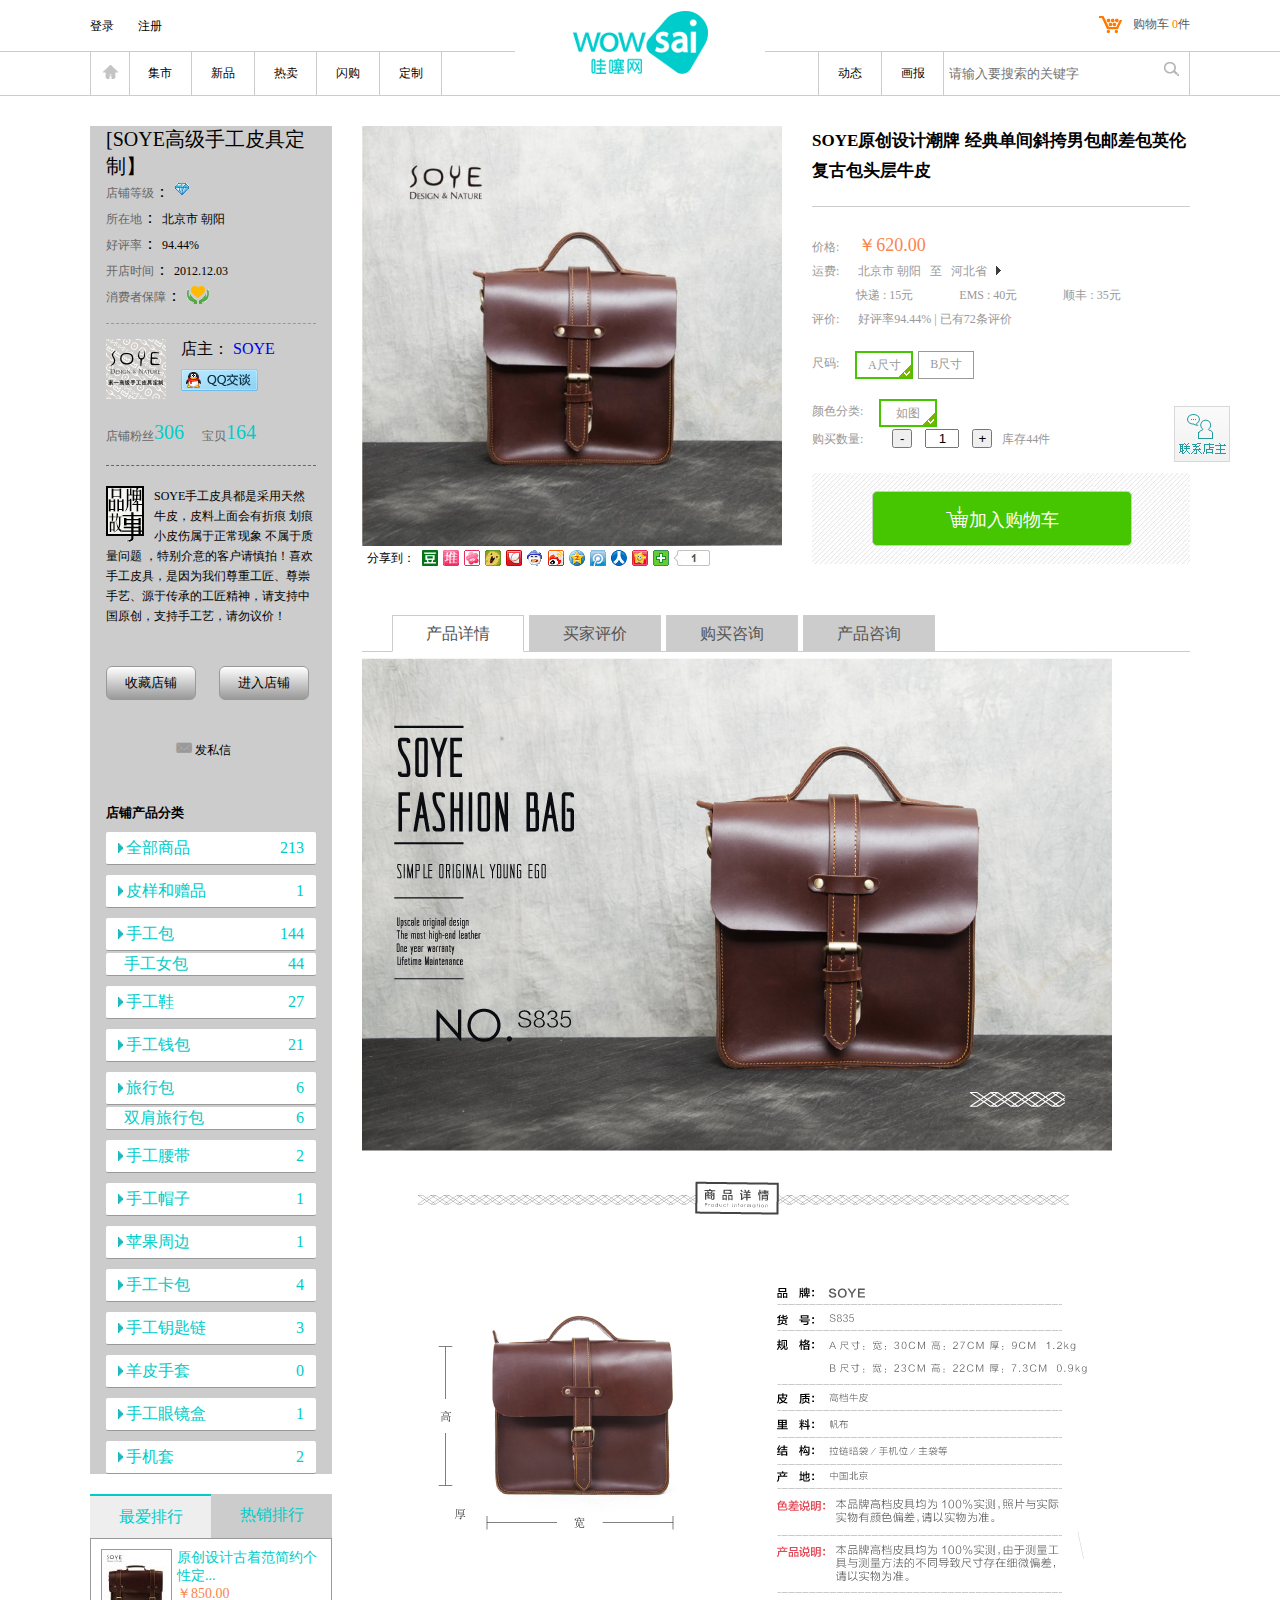
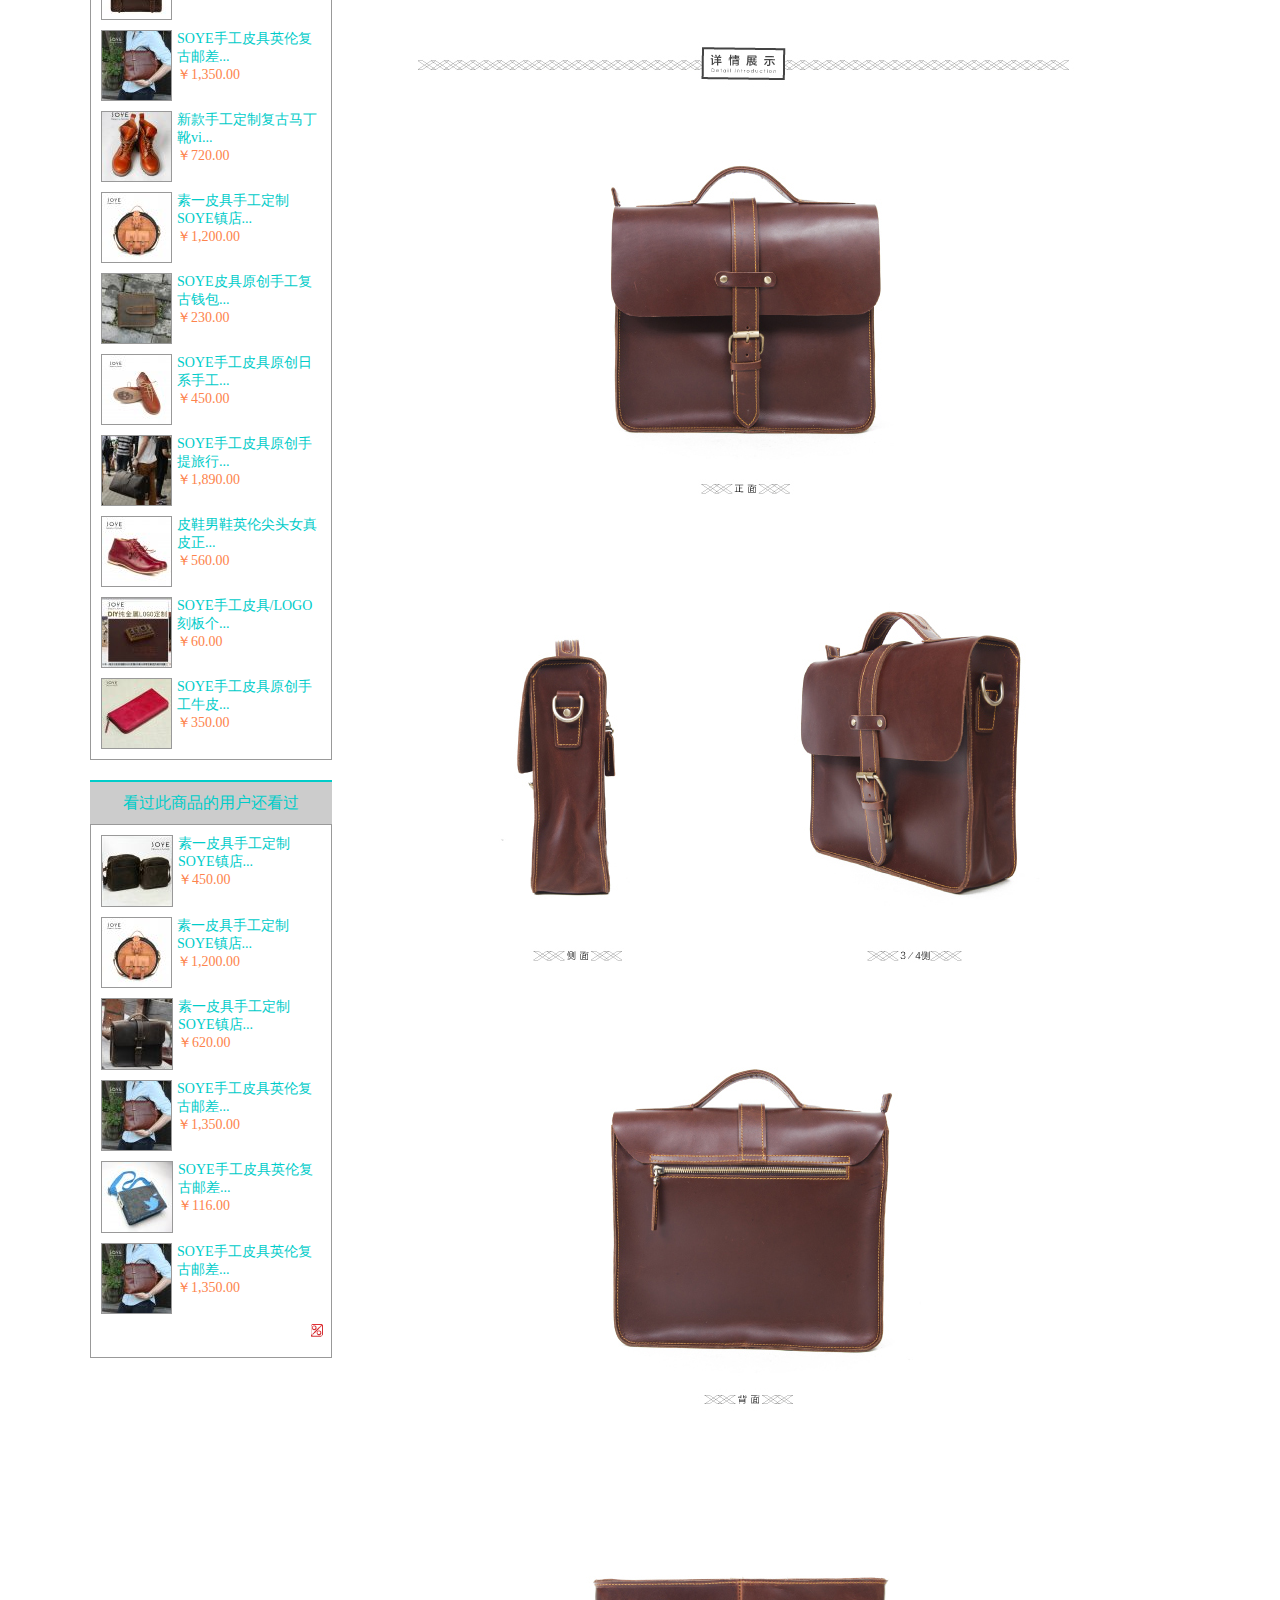
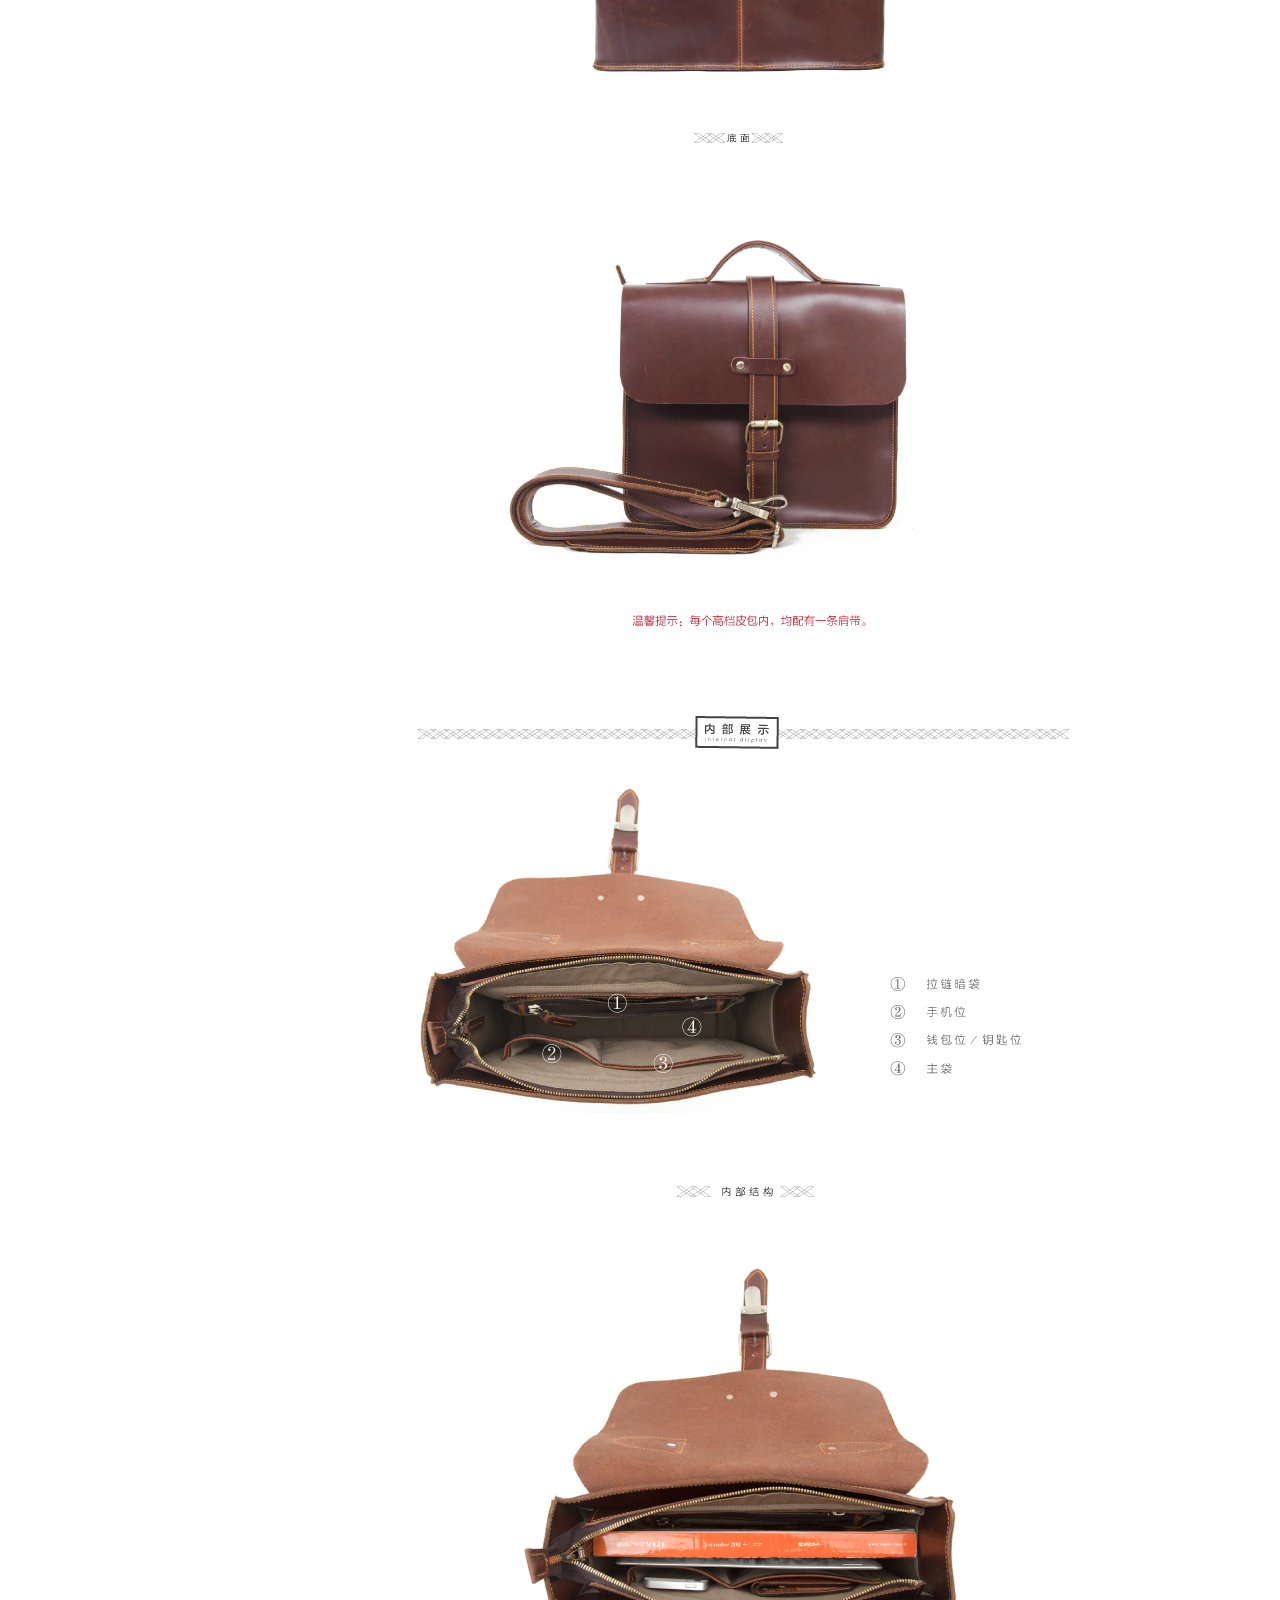
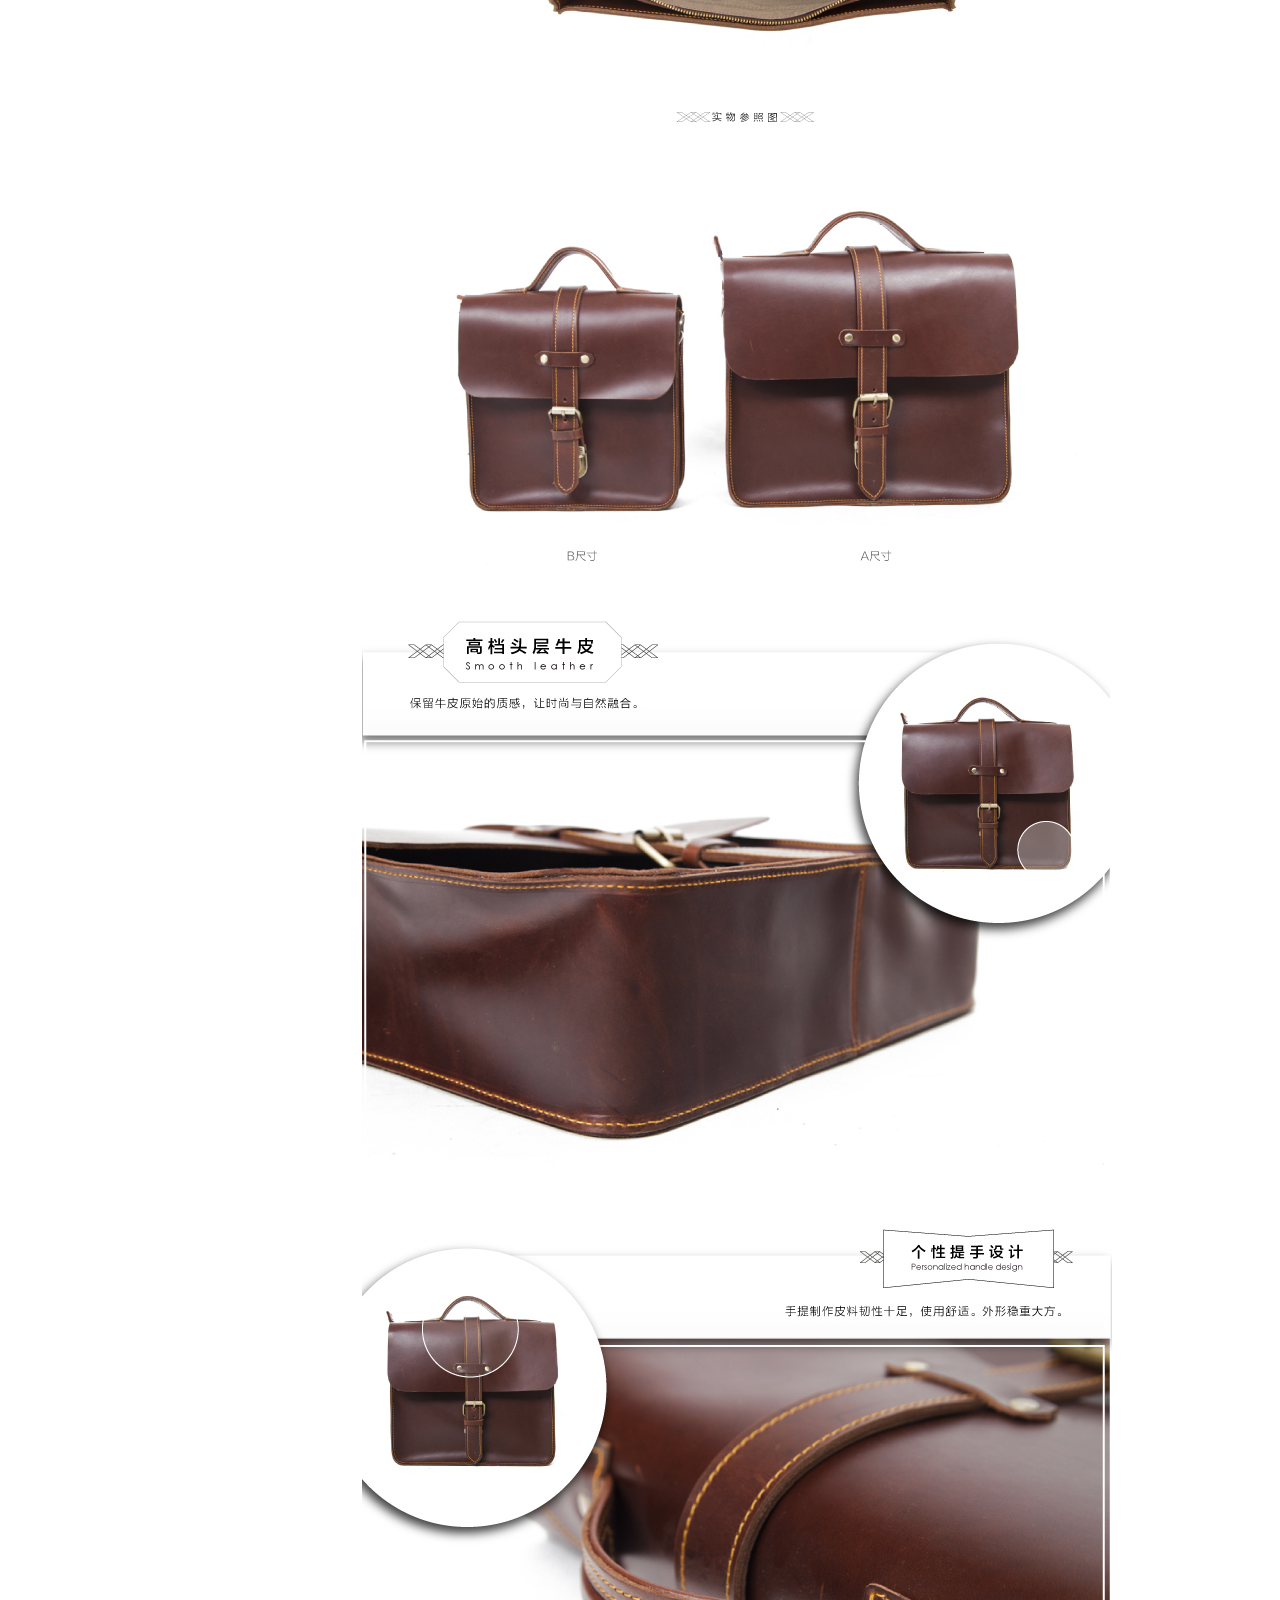
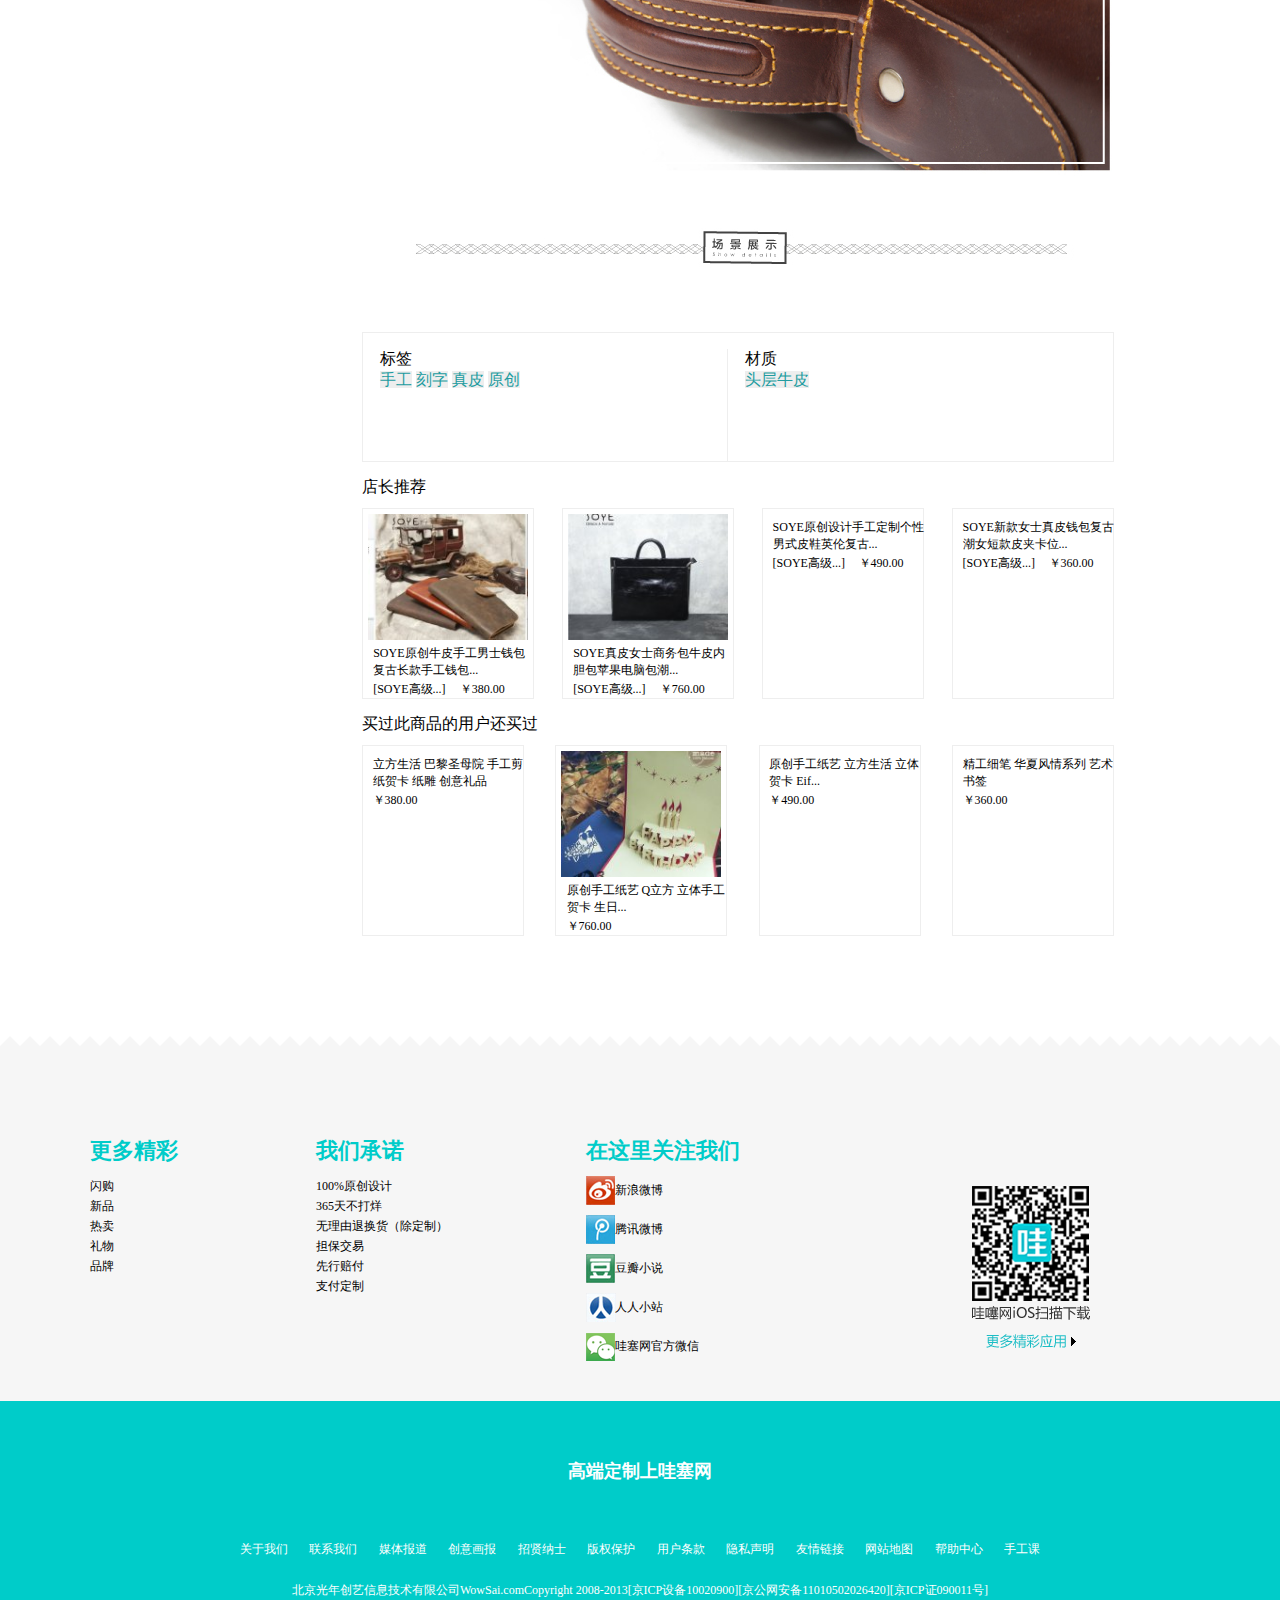
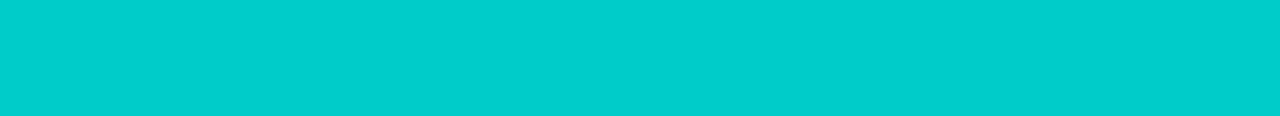
==== commit 31be3eef: "qwe" ====
--- a/details.html
+++ b/details.html
@@ -28,7 +28,7 @@
 			<div class="nav">
 				<ul>
 					<li>
-						<a href="#"></a>
+						<a href="./index"></a>
 					</li>
 					<li>
 						<a href="#">集市</a>
@@ -397,213 +397,197 @@
 			</div>
 			<div class="logo"></div>
 		</header>
-			
+
 		<div class="scrtopbg">
-		<div class="leftbg">
-		<div class="scrtop">
-			<div class="scrtopleft">
-				<h3>[SOYE高级手工皮具定制】</h3>
-				<ul class="scrtoplefttop">
-					<li>
-						<span>店铺等级</span>：
-						<span>
-							<img src="images/details/dengji_6.png" alt="">
-						</span>
-					</li>
-					<li>
-						<span>所在地</span>：
-						<span>北京市 朝阳</span>
-					</li>
-					<li>
-						<span>好评率</span>：
-						<span>94.44%</span>
-					</li>
-					<li>
-						<span>开店时间</span>：
-						<span>2012.12.03</span>
-					</li>
-					<li>
-						<span>消费者保障</span>：
-						<span>
-							<img src="images/details/secrity.png" alt="">
-						</span>
-					</li>
-				</ul>
-				<div class="soye">
-					<div class="soyetop">
-						<img src="images/201212041820522861.jpg" alt="">
-						<div>
+			<div class="leftbg">
+				<div class="scrtop">
+					<div class="scrtopleft">
+						<h3>[SOYE高级手工皮具定制】</h3>
+						<ul class="scrtoplefttop">
+							<li>
+								<span>店铺等级</span>：
+								<span>
+									<img src="images/details/dengji_6.png" alt="">
+								</span>
+							</li>
+							<li>
+								<span>所在地</span>：
+								<span>北京市 朝阳</span>
+							</li>
+							<li>
+								<span>好评率</span>：
+								<span>94.44%</span>
+							</li>
+							<li>
+								<span>开店时间</span>：
+								<span>2012.12.03</span>
+							</li>
+							<li>
+								<span>消费者保障</span>：
+								<span>
+									<img src="images/details/secrity.png" alt="">
+								</span>
+							</li>
+						</ul>
+						<div class="soye">
+							<div class="soyetop">
+								<img src="images/201212041820522861.jpg" alt="">
+								<div>
+									<ul>
+										<li>
+											<span>店主</span>：
+											<a href="#">SOYE</a>
+										</li>
+										<li>
+											<img src="images/button_11.gif" alt="">
+										</li>
+									</ul>
+								</div>
+							</div>
+							<div class="soyedown">
+								<p>店铺粉丝</p>
+								<span>306</span>
+								<p>宝贝</p>
+								<span>164</span>
+							</div>
+						</div>
+						<div class="soye1">
+							<img src="images/brand_story.gif" alt=""> SOYE手工皮具都是采用天然牛皮，皮料上面会有折痕 划痕 小皮伤属于正常现象 不属于质量问题 ，特别介意的客户请慎拍！喜欢手工皮具，是因为我们尊重工匠、尊崇手艺、源于传承的工匠精神，请支持中国原创，支持手工艺，请勿议价！
+							<button>收藏店铺</button>
+							<button>进入店铺</button>
+							<a href="#">
+								<i class="iconfont icon-xinxi-copy"></i>
+								发私信
+							</a>
+						</div>
+						<div class="classification">
+							<h5>店铺产品分类</h5>
 							<ul>
 								<li>
-									<span>店主</span>：
-									<a href="#">SOYE</a>
-								</li>
-								<li>
-									<img src="images/button_11.gif" alt="">
+
+									<a href="#">
+										<p></p>全部商品</a>
+									<span>213</span>
+								</li>
+								<li>
+
+									<a href="#">
+										<p></p>皮样和赠品</a>
+									<span>1</span>
+								</li>
+								<li>
+
+									<a href="#">
+										<p></p>手工包</a>
+									<span>144</span>
+								</li>
+								<li class="wu">
+
+									<a href="#">
+										<span></span>手工女包</a>
+									<span>44</span>
+								</li>
+								<li>
+
+									<a href="#">
+										<p></p>手工鞋</a>
+									<span>27</span>
+								</li>
+								<li>
+
+									<a href="#">
+										<p></p>手工钱包</a>
+									<span>21</span>
+								</li>
+								<li>
+
+									<a href="#">
+										<p></p>旅行包</a>
+									<span>6</span>
+								</li>
+								<li class="wu">
+
+									<a href="#">
+										<span></span>双肩旅行包</a>
+									<span>6</span>
+								</li>
+								<li>
+
+									<a href="#">
+										<p></p>手工腰带</a>
+									<span>2</span>
+								</li>
+								<li>
+
+									<a href="#">
+										<p></p>手工帽子</a>
+									<span>1</span>
+								</li>
+								<li>
+
+									<a href="#">
+										<p></p>苹果周边</a>
+									<span>1</span>
+								</li>
+								<li>
+
+									<a href="#">
+										<p></p>手工卡包</a>
+									<span>4</span>
+								</li>
+								<li>
+
+									<a href="#">
+										<p></p>手工钥匙链</a>
+									<span>3</span>
+								</li>
+								<li>
+
+									<a href="#">
+										<p></p>羊皮手套</a>
+									<span>0</span>
+								</li>
+								<li>
+
+									<a href="#">
+										<p></p>手工眼镜盒</a>
+									<span>1</span>
+								</li>
+								<li>
+
+									<a href="#">
+										<p></p>手机套</a>
+									<span>2</span>
 								</li>
 							</ul>
 						</div>
 					</div>
-					<div class="soyedown">
-						<p>店铺粉丝</p>
-						<span>306</span>
-						<p>宝贝</p>
-						<span>164</span>
-					</div>
-				</div>
-				<div class="soye1">
-					<img src="images/brand_story.gif" alt=""> SOYE手工皮具都是采用天然牛皮，皮料上面会有折痕 划痕 小皮伤属于正常现象 不属于质量问题 ，特别介意的客户请慎拍！喜欢手工皮具，是因为我们尊重工匠、尊崇手艺、源于传承的工匠精神，请支持中国原创，支持手工艺，请勿议价！
-					<button>收藏店铺</button>
-					<button>进入店铺</button>
-					<a href="#">
-						<i class="iconfont icon-xinxi-copy"></i>
-						发私信
-					</a>
-				</div>
-				<div class="classification">
-					<h5>店铺产品分类</h5>
-					<ul>
-						<li>
-							
-							<a href="#"><p></p>全部商品</a>
-							<span>213</span>
-						</li>
-						<li>
-							
-							<a href="#"><p></p>皮样和赠品</a>
-							<span>1</span>
-						</li>
-						<li>
-							
-							<a href="#"><p></p>手工包</a>
-							<span>144</span>
-						</li>
-						<li class="wu">
-							
-							<a href="#"><span></span>手工女包</a>
-							<span>44</span>
-						</li>
-						<li>
-							
-							<a href="#"><p></p>手工鞋</a>
-							<span>27</span>
-						</li>
-						<li>
-							
-							<a href="#"><p></p>手工钱包</a>
-							<span>21</span>
-						</li>
-						<li>
-							
-							<a href="#"><p></p>旅行包</a>
-							<span>6</span>
-						</li>
-						<li class="wu">
-							
-							<a href="#"><span></span>双肩旅行包</a>
-							<span>6</span>
-						</li>
-						<li>
-							
-							<a href="#"><p></p>手工腰带</a>
-							<span>2</span>
-						</li>
-						<li>
-							
-							<a href="#"><p></p>手工帽子</a>
-							<span>1</span>
-						</li>
-						<li>
-							
-							<a href="#"><p></p>苹果周边</a>
-							<span>1</span>
-						</li>
-						<li>
-							
-							<a href="#"><p></p>手工卡包</a>
-							<span>4</span>
-						</li>
-						<li>
-							
-							<a href="#"><p></p>手工钥匙链</a>
-							<span>3</span>
-						</li>
-						<li>
-							
-							<a href="#"><p></p>羊皮手套</a>
-							<span>0</span>
-						</li>
-						<li>
-							
-							<a href="#"><p></p>手工眼镜盒</a>
-							<span>1</span>
-						</li>
-						<li>
-							
-							<a href="#"><p></p>手机套</a>
-							<span>2</span>
-						</li>
-					</ul>
-				</div>
-			</div>
-				<div class="ranking">
-					<div class="rankingtop">
-						<a href="#">最爱排行</a>
-						<a href="#">热销排行</a>
-					</div>
-					<div class="rankingmin">
-						<ul>
-							<li>
-								<img src="./images/wsmall_201409251659547274.jpg" alt="">
-								<p><a href="#">原创设计古着范简约个性定...</a><a href="#">￥850.00</a></p>
-							</li>
-							<li>
-								<img src="./images/wsmall_201409251718026656.jpg" alt="">
-								<p><a href="#">SOYE手工皮具英伦复古邮差...</a><a href="#">￥1,350.00</a></p>
-							</li>
-							<li>
-								<img src="./images/wsmall_201301301702324500.jpg" alt="">
-								<p><a href="#">新款手工定制复古马丁靴vi...</a><a href="#">￥720.00</a></p>
-							</li>
-							<li>
-								<img src="./images/wsmall_201409251651435543.jpg" alt="">
-								<p><a href="#">素一皮具手工定制SOYE镇店...</a><a href="#">￥1,200.00</a></p>
-							</li>
-							<li>
-								<img src="./images/wsmall_201212051438284443.png" alt="">
-								<p><a href="#">SOYE皮具原创手工复古钱包...</a><a href="#">￥230.00</a></p>
-							</li>
-							<li>
-								<img src="./images/wsmall_201407051106328660.jpg" alt="">
-								<p><a href="#">SOYE手工皮具原创日系手工...</a><a href="#">￥450.00</a></p>
-							</li>
-							<li>
-								<img src="./images/wsmall_201409251636082923.jpg" alt="">
-								<p><a href="#">SOYE手工皮具原创手提旅行...</a><a href="#">￥1,890.00</a></p>
-							</li>
-							<li>
-								<img src="./images/wsmall_201501121530501001.jpg" alt="">
-								<p><a href="#">皮鞋男鞋英伦尖头女真皮正...</a><a href="#">￥560.00</a></p>
-							</li>
-							<li>
-								<img src="./images/wsmall_201409261648255427.jpg" alt="">
-								<p><a href="#">SOYE手工皮具/LOGO刻板个...</a><a href="#">￥60.00</a></p>
-							</li>
-							<li>
-								<img src="./images/wsmall_201404181519262514.jpg" alt="">
-								<p><a href="#">SOYE手工皮具原创手工牛皮...</a><a href="#">￥350.00</a></p>
-							</li>
-						</ul>
+					<div class="ranking">
+						<div class="rankingtop">
+							<a href="#">最爱排行</a>
+							<a href="#">热销排行</a>
 						</div>
-					</div>
-						<div class="read">
-							<a href="#">看过此商品的用户还看过</a>
+						<div class="rankingmin">
 							<ul>
 								<li>
-									<img src="./images/ssmall_201409261701268901.JPG" alt="">
+									<img src="./images/wsmall_201409251659547274.jpg" alt="">
 									<p>
-										<a href="#">素一皮具手工定制SOYE镇店...</a>
-										<a href="#">￥450.00</a>
+										<a href="#">原创设计古着范简约个性定...</a>
+										<a href="#">￥850.00</a>
+									</p>
+								</li>
+								<li>
+									<img src="./images/wsmall_201409251718026656.jpg" alt="">
+									<p>
+										<a href="#">SOYE手工皮具英伦复古邮差...</a>
+										<a href="#">￥1,350.00</a>
+									</p>
+								</li>
+								<li>
+									<img src="./images/wsmall_201301301702324500.jpg" alt="">
+									<p>
+										<a href="#">新款手工定制复古马丁靴vi...</a>
+										<a href="#">￥720.00</a>
 									</p>
 								</li>
 								<li>
@@ -614,445 +598,589 @@
 									</p>
 								</li>
 								<li>
-									<img src="./images/ssmall_201404141527016038.jpg" alt="">
+									<img src="./images/wsmall_201212051438284443.png" alt="">
 									<p>
-										<a href="#">素一皮具手工定制SOYE镇店...</a>
-										<a href="#">￥620.00</a>
+										<a href="#">SOYE皮具原创手工复古钱包...</a>
+										<a href="#">￥230.00</a>
 									</p>
 								</li>
 								<li>
-									<img src="./images/wsmall_201409251718026656.jpg" alt="">
+									<img src="./images/wsmall_201407051106328660.jpg" alt="">
 									<p>
-										<a href="#">SOYE手工皮具英伦复古邮差...</a>
-										<a href="#">￥1,350.00</a>
+										<a href="#">SOYE手工皮具原创日系手工...</a>
+										<a href="#">￥450.00</a>
 									</p>
 								</li>
 								<li>
-									<img src="./images/ssmall_201107081016314052.jpg" alt="">
+									<img src="./images/wsmall_201409251636082923.jpg" alt="">
 									<p>
-										<a href="#">SOYE手工皮具英伦复古邮差...</a>
-										<a href="#">￥116.00</a>
+										<a href="#">SOYE手工皮具原创手提旅行...</a>
+										<a href="#">￥1,890.00</a>
 									</p>
 								</li>
 								<li>
-									<img src="./images/wsmall_201409251718026656.jpg" alt="">
+									<img src="./images/wsmall_201501121530501001.jpg" alt="">
 									<p>
-										<a href="#">SOYE手工皮具英伦复古邮差...</a>
-										<a href="#">￥1,350.00</a>
+										<a href="#">皮鞋男鞋英伦尖头女真皮正...</a>
+										<a href="#">￥560.00</a>
 									</p>
 								</li>
-								<div class="readdown">
-									
-								</div>
+								<li>
+									<img src="./images/wsmall_201409261648255427.jpg" alt="">
+									<p>
+										<a href="#">SOYE手工皮具/LOGO刻板个...</a>
+										<a href="#">￥60.00</a>
+									</p>
+								</li>
+								<li>
+									<img src="./images/wsmall_201404181519262514.jpg" alt="">
+									<p>
+										<a href="#">SOYE手工皮具原创手工牛皮...</a>
+										<a href="#">￥350.00</a>
+									</p>
+								</li>
 							</ul>
 						</div>
-						</div>
 					</div>
-					<div class="scrtopbgright">
-			<div class="scrtopright">
-				<div class="scrtoprighttop">
-					<div class="scrtoprighttopleft">
-						<img src="./images/big_201501121629325896.jpg" alt="">
+					<div class="read">
+						<a href="#">看过此商品的用户还看过</a>
 						<ul>
-							<li><span>分享到：</span></li>
-							<li><a href="#"></a></li>
-							<li><a href="#"></a></li>
-							<li><a href="#"></a></li>
-							<li><a href="#"></a></li>
-							<li><a href="#"></a></li>
-							<li><a href="#"></a></li>
-							<li><a href="#"></a></li>
-							<li><a href="#"></a></li>
-							<li><a href="#"></a></li>
-							<li><a href="#"></a></li>
-							<li><a href="#"></a></li>
-							<li class="fenxiang"><a href="#"></a>
-								<div class="fenbg">
-									<div class="fentop">
-										分享到...
-									</div>
-									<div class="fen">
-										<div class="fenleft">
-											<ul>
-												<li>
-													<span></span>
-													<span>微信</span>
-												</li>
-												<li>
-													<span></span>
-													<span>复制网址</span>
-												</li>
-												<li>
-													<span></span>
-													<span>QQ好友</span>
-												</li>
-												<li>
-													<span></span>
-													<span>人人网</span>
-												</li>
-												<li>
-													<span></span>
-													<span>印象笔记</span>
-												</li>
-												<li>
-													<span></span>
-													<span>飞信</span>
-												</li>
-												<li>
-													<span></span>
-													<span>Twitter</span>
-												</li>
-												<li>
-													<span></span>
-													<span>一键分享</span>
-												</li>
-											</ul>
-										</div>
-										<div class="fenright">
-											<ul>
-												<li>
-													<span></span>
-													<span>微博</span>
-												</li>
-												<li>
-													<span></span>
-													<span>邮件</span>
-												</li>
-												<li>
-													<span></span>
-													<span>QQ空间</span>
-												</li>
-												<li>
-													<span></span>
-													<span>开心网</span>
-												</li>
-												<li>
-													<span></span>
-													<span>领英</span>
-												</li>
-												<li>
-													<span></span>
-													<span>豆瓣</span>
-												</li>
-												<li>
-													<span></span>
-													<span>Facebook</span>
-												</li>
-												<li>
-													<span></span>
-													<span>查看更多(96)</span>
-												</li>
-											</ul>
-										</div>	
-									</div>
-									<div class="fendown">
-										<span></span> <p> JiaThis</p>
-									</div>
+							<li>
+								<img src="./images/ssmall_201409261701268901.JPG" alt="">
+								<p>
+									<a href="#">素一皮具手工定制SOYE镇店...</a>
+									<a href="#">￥450.00</a>
+								</p>
+							</li>
+							<li>
+								<img src="./images/wsmall_201409251651435543.jpg" alt="">
+								<p>
+									<a href="#">素一皮具手工定制SOYE镇店...</a>
+									<a href="#">￥1,200.00</a>
+								</p>
+							</li>
+							<li>
+								<img src="./images/ssmall_201404141527016038.jpg" alt="">
+								<p>
+									<a href="#">素一皮具手工定制SOYE镇店...</a>
+									<a href="#">￥620.00</a>
+								</p>
+							</li>
+							<li>
+								<img src="./images/wsmall_201409251718026656.jpg" alt="">
+								<p>
+									<a href="#">SOYE手工皮具英伦复古邮差...</a>
+									<a href="#">￥1,350.00</a>
+								</p>
+							</li>
+							<li>
+								<img src="./images/ssmall_201107081016314052.jpg" alt="">
+								<p>
+									<a href="#">SOYE手工皮具英伦复古邮差...</a>
+									<a href="#">￥116.00</a>
+								</p>
+							</li>
+							<li>
+								<img src="./images/wsmall_201409251718026656.jpg" alt="">
+								<p>
+									<a href="#">SOYE手工皮具英伦复古邮差...</a>
+									<a href="#">￥1,350.00</a>
+								</p>
+							</li>
+							<div class="readdown">
+
 							</div>
-							
-							
-							
-							</li>
-							<li><img src="./images/fenxiang_03.jpg" alt=""></li>
 						</ul>
 					</div>
-					<div class="scrtoprighttopright">
-						<h3>SOYE原创设计潮牌 经典单间斜挎男包邮差包英伦复古包头层牛皮</h3>
-						<ul>
-							<li><span>价格</span>:<span>￥620.00</span></li>
-							<li><span>运费</span>:<span> <span>北京市 朝阳</span> <span>至</span> <span>河北省</span>  </span> <img src="./images/icon3.png" alt=""></li>
-							<li><span></span><span><span> 快递 : 15元 </span><span> EMS : 40元 </span><span> 顺丰 : 35元 </span>   </span></li>
-							<li class="pingjia"><span>评价</span>:<span><span>好评率94.44%</span> | <span>已有72条评价</span></span></li>
-							<li class="chima"><span>尺码</span>:<span class="chima2"><a href="#">A尺寸<p></p></a><a href="#">B尺寸<p></p></a></span></li>
-							<li class="rutu"><span>颜色分类</span>:<a href="#">如图<p></p></a></li>
-							<li class="shuliang"><span>购买数量</span>:<span><button id="mis">-</button><input id="unit" type="text" value="1"><button id="box">+</button>库存44件</span></li>
-						</ul>
-						<div class="dianzhu">
-							<img src="./images/dianzhu_03.png" alt="">
-						</div>
-						 <div class="scrtoprighttoprightdown">
-							 <button><a href="./shopping.html"><i class="iconfont icon-iconset0309"></i>加入购物车</a></button>
-					</div>
-				</div>
 				</div>
 			</div>
-			<div class="scrmin">
-				<div class="scrmintop">
-					<ul>
-						<li><a href="#">产品详情</a></li>
-						<li><a href="#">买家评价</a></li>
-						<li><a href="#">购买咨询</a></li>
-						<li><a href="#">产品咨询</a></li>
-					</ul>
-				</div>
-				<div class="scrdown">
-				<div class="scrmindown">
-						<img src="./images/TB2vc7XbpXXXXbJXXXXXXXXXXXX-169921261.jpg" alt="">
-						<img src="./images/TB2.4AdbpXXXXXZXXXXXXXXXXXX-169921261.jpg" alt="">
-						<img src="./images/TB2AcAXbpXXXXbqXXXXXXXXXXXX-169921261.jpg" alt="">
-						<img src="./images/TB2Lfn_bpXXXXcXXXXXXXXXXXXX-169921261.jpg" alt="">
-						<img src="./images/TB2Er_8bpXXXXX0XpXXXXXXXXXX-169921261.jpg" alt="">
-						<img src="./images/TB2Rjr7bpXXXXXOXpXXXXXXXXXX-169921261.jpg" alt="">
-						<img src="./images/TB2sKv_bpXXXXcpXXXXXXXXXXXX-169921261.jpg" alt="">
-						<img src="./images/TB2Lb.ebpXXXXXFXXXXXXXXXXXX-169921261.jpg" alt="">
-						<div class="scrmindowndown">
-							<div class="august-25">
-								<div class="august-27 august-30">
-									<span>标签</span>
-									<div class="august-28">
-										<span>手工</span>
-										<span>刻字</span>
-										<span>真皮</span>
-										<span>原创</span>
-									</div>
-								</div>
-								<div class="august-26 august-30">
-									<span>材质</span>
-									<div class="august-28">
-										<span>头层牛皮</span>
-									</div>
-								</div>
+			<div class="scrtopbgright">
+				<div class="scrtopright">
+					<div class="scrtoprighttop">
+						<div class="scrtoprighttopleft">
+							<img src="./images/big_201501121629325896.jpg" alt="">
+							<ul>
+								<li>
+									<span>分享到：</span>
+								</li>
+								<li>
+									<a href="#"></a>
+								</li>
+								<li>
+									<a href="#"></a>
+								</li>
+								<li>
+									<a href="#"></a>
+								</li>
+								<li>
+									<a href="#"></a>
+								</li>
+								<li>
+									<a href="#"></a>
+								</li>
+								<li>
+									<a href="#"></a>
+								</li>
+								<li>
+									<a href="#"></a>
+								</li>
+								<li>
+									<a href="#"></a>
+								</li>
+								<li>
+									<a href="#"></a>
+								</li>
+								<li>
+									<a href="#"></a>
+								</li>
+								<li>
+									<a href="#"></a>
+								</li>
+								<li class="fenxiang">
+									<a href="#"></a>
+									<div class="fenbg">
+										<div class="fentop">
+											分享到...
+										</div>
+										<div class="fen">
+											<div class="fenleft">
+												<ul>
+													<li>
+														<span></span>
+														<span>微信</span>
+													</li>
+													<li>
+														<span></span>
+														<span>复制网址</span>
+													</li>
+													<li>
+														<span></span>
+														<span>QQ好友</span>
+													</li>
+													<li>
+														<span></span>
+														<span>人人网</span>
+													</li>
+													<li>
+														<span></span>
+														<span>印象笔记</span>
+													</li>
+													<li>
+														<span></span>
+														<span>飞信</span>
+													</li>
+													<li>
+														<span></span>
+														<span>Twitter</span>
+													</li>
+													<li>
+														<span></span>
+														<span>一键分享</span>
+													</li>
+												</ul>
+											</div>
+											<div class="fenright">
+												<ul>
+													<li>
+														<span></span>
+														<span>微博</span>
+													</li>
+													<li>
+														<span></span>
+														<span>邮件</span>
+													</li>
+													<li>
+														<span></span>
+														<span>QQ空间</span>
+													</li>
+													<li>
+														<span></span>
+														<span>开心网</span>
+													</li>
+													<li>
+														<span></span>
+														<span>领英</span>
+													</li>
+													<li>
+														<span></span>
+														<span>豆瓣</span>
+													</li>
+													<li>
+														<span></span>
+														<span>Facebook</span>
+													</li>
+													<li>
+														<span></span>
+														<span>查看更多(96)</span>
+													</li>
+												</ul>
+											</div>
+										</div>
+										<div class="fendown">
+											<span></span>
+											<p> JiaThis</p>
+										</div>
+									</div>
+
+
+
+								</li>
+								<li>
+									<img src="./images/fenxiang_03.jpg" alt="">
+								</li>
+							</ul>
+						</div>
+						<div class="scrtoprighttopright">
+							<h3>SOYE原创设计潮牌 经典单间斜挎男包邮差包英伦复古包头层牛皮</h3>
+							<ul>
+								<li>
+									<span>价格</span>:
+									<span>￥620.00</span>
+								</li>
+								<li>
+									<span>运费</span>:
+									<span>
+										<span>北京市 朝阳</span>
+										<span>至</span>
+										<span>河北省</span>
+									</span>
+									<img src="./images/icon3.png" alt="">
+								</li>
+								<li>
+									<span></span>
+									<span>
+										<span> 快递 : 15元 </span>
+										<span> EMS : 40元 </span>
+										<span> 顺丰 : 35元 </span>
+									</span>
+								</li>
+								<li class="pingjia">
+									<span>评价</span>:
+									<span>
+										<span>好评率94.44%</span> |
+										<span>已有72条评价</span>
+									</span>
+								</li>
+								<li class="chima">
+									<span>尺码</span>:
+									<span class="chima2">
+										<a href="#">A尺寸
+											<p></p>
+										</a>
+										<a href="#">B尺寸
+											<p></p>
+										</a>
+									</span>
+								</li>
+								<li class="rutu">
+									<span>颜色分类</span>:
+									<a href="#">如图
+										<p></p>
+									</a>
+								</li>
+								<li class="shuliang">
+									<span>购买数量</span>:
+									<span>
+										<button id="mis">-</button>
+										<input id="unit" type="text" value="1">
+										<button id="box">+</button>库存44件</span>
+								</li>
+							</ul>
+							<div class="dianzhu">
+								<img src="./images/dianzhu_03.png" alt="">
 							</div>
-							<span class="august-31">店长推荐</span>
-							<div class="august-32">
-								<div class="august-33">
-									<img src="images/small_201410191702253799.JPG" alt="">
-									<span class="august-34">SOYE原创牛皮手工男士钱包复古长款手工钱包...</span>
-									<div class="august-35">
-										<span class="august-37">[SOYE高级...]</span>
-										<span class="august-36">￥380.00</span>
-									</div>
-								</div>
-								<div class="august-33">
-									<img src="images/small_201501121452159842.jpg" alt="">
-									<span class="august-34">SOYE真皮女士商务包牛皮内胆包苹果电脑包潮...</span>
-									<div class="august-35">
-										<span class="august-37">[SOYE高级...]</span>
-										<span class="august-36">￥760.00</span>
-									</div>
-								</div>
-								<div class="august-33">
-									<img src="images/small_201404141705079139.JPG" alt="">
-									<span class="august-34">SOYE原创设计手工定制个性男式皮鞋英伦复古...</span>
-									<div class="august-35">
-										<span class="august-37">[SOYE高级...]</span>
-										<span class="august-36">￥490.00</span>
-									</div>
-								</div>
-								<div class="august-33">
-									<img src="images/small_201510162124362837.JPG" alt="">
-									<span class="august-34">SOYE新款女士真皮钱包复古潮女短款皮夹卡位...</span>
-									<div class="august-35">
-										<span class="august-37">[SOYE高级...]</span>
-										<span class="august-36">￥360.00</span>
-									</div>
-								</div>
-							</div>
-							<span class="august-31">买过此商品的用户还买过</span>
-							<div class="august-32">
-								<div class="august-33">
-									<img src="images/small_201403311539013223.JPG" alt="">
-									<span class="august-34">立方生活 巴黎圣母院 手工剪纸贺卡 纸雕 创意礼品</span>
-									<div class="august-35">
-										<span class="august-36 august-38">￥380.00</span>
-									</div>
-								</div>
-								<div class="august-33">
-									<img src="images/small_201202231800086169.jpeg" alt="">
-									<span class="august-34">原创手工纸艺 Q立方 立体手工贺卡 生日...</span>
-									<div class="august-35">
-										<span class="august-36 august-38">￥760.00</span>
-									</div>
-								</div>
-								<div class="august-33">
-									<img src="images/small_201403311407591405.JPG" alt="">
-									<span class="august-34">原创手工纸艺 立方生活 立体贺卡 Eif...</span>
-									<div class="august-35">
-										<span class="august-36 august-38">￥490.00</span>
-									</div>
-								</div>
-								<div class="august-33">
-									<img src="images/small_201107071725362133.JPG" alt="">
-									<span class="august-34">精工细笔 华夏风情系列 艺术书签</span>
-									<div class="august-35">
-										<span class="august-36 august-38">￥360.00</span>
-									</div>
-								</div>
+							<div class="scrtoprighttoprightdown">
+								<button>
+									<i class="iconfont icon-iconset0309"></i>加入购物车</button>
 							</div>
 						</div>
 					</div>
-					<div class="maijpj">
-						 暂时没有商品评价
+				</div>
+				<div class="scrmin">
+					<div class="scrmintop">
+						<ul>
+							<li>
+								<a href="#">产品详情</a>
+							</li>
+							<li>
+								<a href="#">买家评价</a>
+							</li>
+							<li>
+								<a href="#">购买咨询</a>
+							</li>
+							<li>
+								<a href="#">产品咨询</a>
+							</li>
+						</ul>
 					</div>
-					<div class="goumai">
-						<h3>购买咨询</h3>
-						<p>没有符合条件的记录</p>
-						<div class="goumaidown">
-							<div class="chan">
-								<img src="./images/goumai_03.jpg" alt="">
-							
-							<div>
-								<p>游客</p>
-								 <textarea name="" id="" cols="30" rows="10"></textarea>
-								 <p>还可输入200个字符</p>
-								 <div class="chandown">
-									 <a href="#">取消</a>
-									 <button>提交咨询</button>
-								 </div>
+					<div class="scrdown">
+						<div class="scrmindown">
+							<img src="./images/TB2vc7XbpXXXXbJXXXXXXXXXXXX-169921261.jpg" alt="">
+							<img src="./images/TB2.4AdbpXXXXXZXXXXXXXXXXXX-169921261.jpg" alt="">
+							<img src="./images/TB2AcAXbpXXXXbqXXXXXXXXXXXX-169921261.jpg" alt="">
+							<img src="./images/TB2Lfn_bpXXXXcXXXXXXXXXXXXX-169921261.jpg" alt="">
+							<img src="./images/TB2Er_8bpXXXXX0XpXXXXXXXXXX-169921261.jpg" alt="">
+							<img src="./images/TB2Rjr7bpXXXXXOXpXXXXXXXXXX-169921261.jpg" alt="">
+							<img src="./images/TB2sKv_bpXXXXcpXXXXXXXXXXXX-169921261.jpg" alt="">
+							<img src="./images/TB2Lb.ebpXXXXXFXXXXXXXXXXXX-169921261.jpg" alt="">
+							<div class="scrmindowndown">
+								<div class="august-25">
+									<div class="august-27 august-30">
+										<span>标签</span>
+										<div class="august-28">
+											<span>手工</span>
+											<span>刻字</span>
+											<span>真皮</span>
+											<span>原创</span>
+										</div>
+									</div>
+									<div class="august-26 august-30">
+										<span>材质</span>
+										<div class="august-28">
+											<span>头层牛皮</span>
+										</div>
+									</div>
+								</div>
+								<span class="august-31">店长推荐</span>
+								<div class="august-32">
+									<div class="august-33">
+										<img src="images/small_201410191702253799.JPG" alt="">
+										<span class="august-34">SOYE原创牛皮手工男士钱包复古长款手工钱包...</span>
+										<div class="august-35">
+											<span class="august-37">[SOYE高级...]</span>
+											<span class="august-36">￥380.00</span>
+										</div>
+									</div>
+									<div class="august-33">
+										<img src="images/small_201501121452159842.jpg" alt="">
+										<span class="august-34">SOYE真皮女士商务包牛皮内胆包苹果电脑包潮...</span>
+										<div class="august-35">
+											<span class="august-37">[SOYE高级...]</span>
+											<span class="august-36">￥760.00</span>
+										</div>
+									</div>
+									<div class="august-33">
+										<img src="images/small_201404141705079139.JPG" alt="">
+										<span class="august-34">SOYE原创设计手工定制个性男式皮鞋英伦复古...</span>
+										<div class="august-35">
+											<span class="august-37">[SOYE高级...]</span>
+											<span class="august-36">￥490.00</span>
+										</div>
+									</div>
+									<div class="august-33">
+										<img src="images/small_201510162124362837.JPG" alt="">
+										<span class="august-34">SOYE新款女士真皮钱包复古潮女短款皮夹卡位...</span>
+										<div class="august-35">
+											<span class="august-37">[SOYE高级...]</span>
+											<span class="august-36">￥360.00</span>
+										</div>
+									</div>
+								</div>
+								<span class="august-31">买过此商品的用户还买过</span>
+								<div class="august-32">
+									<div class="august-33">
+										<img src="images/small_201403311539013223.JPG" alt="">
+										<span class="august-34">立方生活 巴黎圣母院 手工剪纸贺卡 纸雕 创意礼品</span>
+										<div class="august-35">
+											<span class="august-36 august-38">￥380.00</span>
+										</div>
+									</div>
+									<div class="august-33">
+										<img src="images/small_201202231800086169.jpeg" alt="">
+										<span class="august-34">原创手工纸艺 Q立方 立体手工贺卡 生日...</span>
+										<div class="august-35">
+											<span class="august-36 august-38">￥760.00</span>
+										</div>
+									</div>
+									<div class="august-33">
+										<img src="images/small_201403311407591405.JPG" alt="">
+										<span class="august-34">原创手工纸艺 立方生活 立体贺卡 Eif...</span>
+										<div class="august-35">
+											<span class="august-36 august-38">￥490.00</span>
+										</div>
+									</div>
+									<div class="august-33">
+										<img src="images/small_201107071725362133.JPG" alt="">
+										<span class="august-34">精工细笔 华夏风情系列 艺术书签</span>
+										<div class="august-35">
+											<span class="august-36 august-38">￥360.00</span>
+										</div>
+									</div>
+								</div>
 							</div>
 						</div>
+						<div class="maijpj">
+							暂时没有商品评价
 						</div>
-					</div>
-					<div class="chanpin">
-						<h3>产品咨询</h3>
-						<p>没有符合条件的记录</p>
-						<div class="goumaidown">
-							<div class="chan">
-								<img src="./images/goumai_03.jpg" alt="">	
-							<div>
-								<p>游客</p>
-								<textarea name="" id="" cols="30" rows="10"></textarea>
-								<p>还可输入200个字符</p>
-								<div class="chandown">
-									<a href="#">取消</a>
-									<button>提交咨询</button>
+						<div class="goumai">
+							<h3>购买咨询</h3>
+							<p>没有符合条件的记录</p>
+							<div class="goumaidown">
+								<div class="chan">
+									<img src="./images/goumai_03.jpg" alt="">
+
+									<div>
+										<p>游客</p>
+										<textarea name="" id="" cols="30" rows="10"></textarea>
+										<p>还可输入200个字符</p>
+										<div class="chandown">
+											<a href="#">取消</a>
+											<button>提交咨询</button>
+										</div>
+									</div>
 								</div>
 							</div>
+						</div>
+						<div class="chanpin">
+							<h3>产品咨询</h3>
+							<p>没有符合条件的记录</p>
+							<div class="goumaidown">
+								<div class="chan">
+									<img src="./images/goumai_03.jpg" alt="">
+									<div>
+										<p>游客</p>
+										<textarea name="" id="" cols="30" rows="10"></textarea>
+										<p>还可输入200个字符</p>
+										<div class="chandown">
+											<a href="#">取消</a>
+											<button>提交咨询</button>
+										</div>
+									</div>
+								</div>
 							</div>
 						</div>
 					</div>
-			</div>
-</div>
-		</div>
-		
-	</div>
-	<div class="footertopbg"></div>
-	<div class="footerbg">
-		<footer>
-			<div class="footertop">
-				<div class="footertopleftdown">
-					<ul>
-						<h3>更多精彩</h3>
-						<li>
-							<a href="#">闪购</a>
-						</li>
-						<li>
-							<a href="#">新品</a>
-						</li>
-						<li>
-							<a href="#">热卖</a>
-						</li>
-						<li>
-							<a href="#">礼物</a>
-						</li>
-						<li>
-							<a href="#">品牌</a>
-						</li>
-					</ul>
-					<ul>
-						<h3>我们承诺</h3>
-						<li>
-							<a href="#">100%原创设计</a>
-						</li>
-						<li>
-							<a href="#">365天不打烊</a>
-						</li>
-						<li>
-							<a href="#">无理由退换货（除定制）</a>
-						</li>
-						<li>
-							<a href="#">担保交易</a>
-						</li>
-						<li>
-							<a href="#">先行赔付</a>
-						</li>
-						<li>
-							<a href="#">支付定制</a>
-						</li>
-					</ul>
-					<ul class="footertopleftdownright">
-						<h3>在这里关注我们</h3>
-						<li>
-							<a href="#">新浪微博</a>
-						</li>
-						<li>
-							<a href="#">腾讯微博</a>
-						</li>
-						<li>
-							<a href="#">豆瓣小说</a>
-						</li>
-						<li>
-							<a href="#">人人小站</a>
-						</li>
-						<li class="wasai">
-							<a href="#">哇塞网官方微信</a>
-							<div>
-								<img src="images/ewm.png" alt="">
-							</div>
-						</li>
-					</ul>
-				</div>
-				<div class="footertopright">
-					<img src="images/edCode.png" alt="">
 				</div>
 			</div>
-			<div class="footerdownbg">
-				<div class="footerdown">
-					<h2>高端定制上哇塞网</h2>
-					<ul>
-						<li>
-							<a href="#">关于我们</a>
-						</li>
-						<li>
-							<a href="#">联系我们</a>
-						</li>
-						<li>
-							<a href="#">媒体报道</a>
-						</li>
-						<li>
-							<a href="#">创意画报</a>
-						</li>
-						<li>
-							<a href="#">招贤纳士</a>
-						</li>
-						<li>
-							<a href="#">版权保护</a>
-						</li>
-						<li>
-							<a href="#">用户条款</a>
-						</li>
-						<li>
-							<a href="#">隐私声明</a>
-						</li>
-						<li>
-							<a href="#">友情链接</a>
-						</li>
-						<li>
-							<a href="#">网站地图</a>
-						</li>
-						<li>
-							<a href="#">帮助中心</a>
-						</li>
-						<li>
-							<a href="#">手工课</a>
-						</li>
-					</ul>
-					<p>北京光年创艺信息技术有限公司WowSai.comCopyright 2008-2013[京ICP设备10020900][京公网安备11010502026420][京ICP证090011号]</p>
+
+		</div>
+		<div class="footertopbg"></div>
+		<div class="footerbg">
+			<footer>
+				<div class="footertop">
+					<div class="footertopleftdown">
+						<ul>
+							<h3>更多精彩</h3>
+							<li>
+								<a href="#">闪购</a>
+							</li>
+							<li>
+								<a href="#">新品</a>
+							</li>
+							<li>
+								<a href="#">热卖</a>
+							</li>
+							<li>
+								<a href="#">礼物</a>
+							</li>
+							<li>
+								<a href="#">品牌</a>
+							</li>
+						</ul>
+						<ul>
+							<h3>我们承诺</h3>
+							<li>
+								<a href="#">100%原创设计</a>
+							</li>
+							<li>
+								<a href="#">365天不打烊</a>
+							</li>
+							<li>
+								<a href="#">无理由退换货（除定制）</a>
+							</li>
+							<li>
+								<a href="#">担保交易</a>
+							</li>
+							<li>
+								<a href="#">先行赔付</a>
+							</li>
+							<li>
+								<a href="#">支付定制</a>
+							</li>
+						</ul>
+						<ul class="footertopleftdownright">
+							<h3>在这里关注我们</h3>
+							<li>
+								<a href="#">新浪微博</a>
+							</li>
+							<li>
+								<a href="#">腾讯微博</a>
+							</li>
+							<li>
+								<a href="#">豆瓣小说</a>
+							</li>
+							<li>
+								<a href="#">人人小站</a>
+							</li>
+							<li class="wasai">
+								<a href="#">哇塞网官方微信</a>
+								<div>
+									<img src="images/ewm.png" alt="">
+								</div>
+							</li>
+						</ul>
+					</div>
+					<div class="footertopright">
+						<img src="images/edCode.png" alt="">
+					</div>
 				</div>
+				<div class="footerdownbg">
+					<div class="footerdown">
+						<h2>高端定制上哇塞网</h2>
+						<ul>
+							<li>
+								<a href="#">关于我们</a>
+							</li>
+							<li>
+								<a href="#">联系我们</a>
+							</li>
+							<li>
+								<a href="#">媒体报道</a>
+							</li>
+							<li>
+								<a href="#">创意画报</a>
+							</li>
+							<li>
+								<a href="#">招贤纳士</a>
+							</li>
+							<li>
+								<a href="#">版权保护</a>
+							</li>
+							<li>
+								<a href="#">用户条款</a>
+							</li>
+							<li>
+								<a href="#">隐私声明</a>
+							</li>
+							<li>
+								<a href="#">友情链接</a>
+							</li>
+							<li>
+								<a href="#">网站地图</a>
+							</li>
+							<li>
+								<a href="#">帮助中心</a>
+							</li>
+							<li>
+								<a href="#">手工课</a>
+							</li>
+						</ul>
+						<p>北京光年创艺信息技术有限公司WowSai.comCopyright 2008-2013[京ICP设备10020900][京公网安备11010502026420][京ICP证090011号]</p>
+					</div>
+				</div>
+			</footer>
+		</div>
+		<div class="right">
+			<div class="righttop">
+				<img src="images/erweima.jpg" alt="">
 			</div>
-		</footer>
-	</div>
-	<div class="right">
-		<div class="righttop">
-			<img src="images/erweima.jpg" alt="">
+			<div class="rightdown">
+				<img src="images/totop1.gif" alt="">
+			</div>
+			<div class="righttopblock">
+				<img src="images/erweima.png" alt="">
+			</div>
 		</div>
-		<div class="rightdown">
-			<img src="images/totop1.gif" alt="">
-		</div>
-		<div class="righttopblock">
-			<img src="images/erweima.png" alt="">
-		</div>
-	</div>
 	</div>
 	<script src="js/header.js"></script>
 	<script src="./js/footer.js"></script>
--- a/css/details.css
+++ b/css/details.css
@@ -8,10 +8,6 @@
 	font-weight: normal;
 	font-size: 20px;
 	width: 200px;
-}
-.scrtoprighttoprightdown a{
-	color:#fff;
-	display: block;
 }
 .scrtoplefttop li span{
 	font-size: 12px;
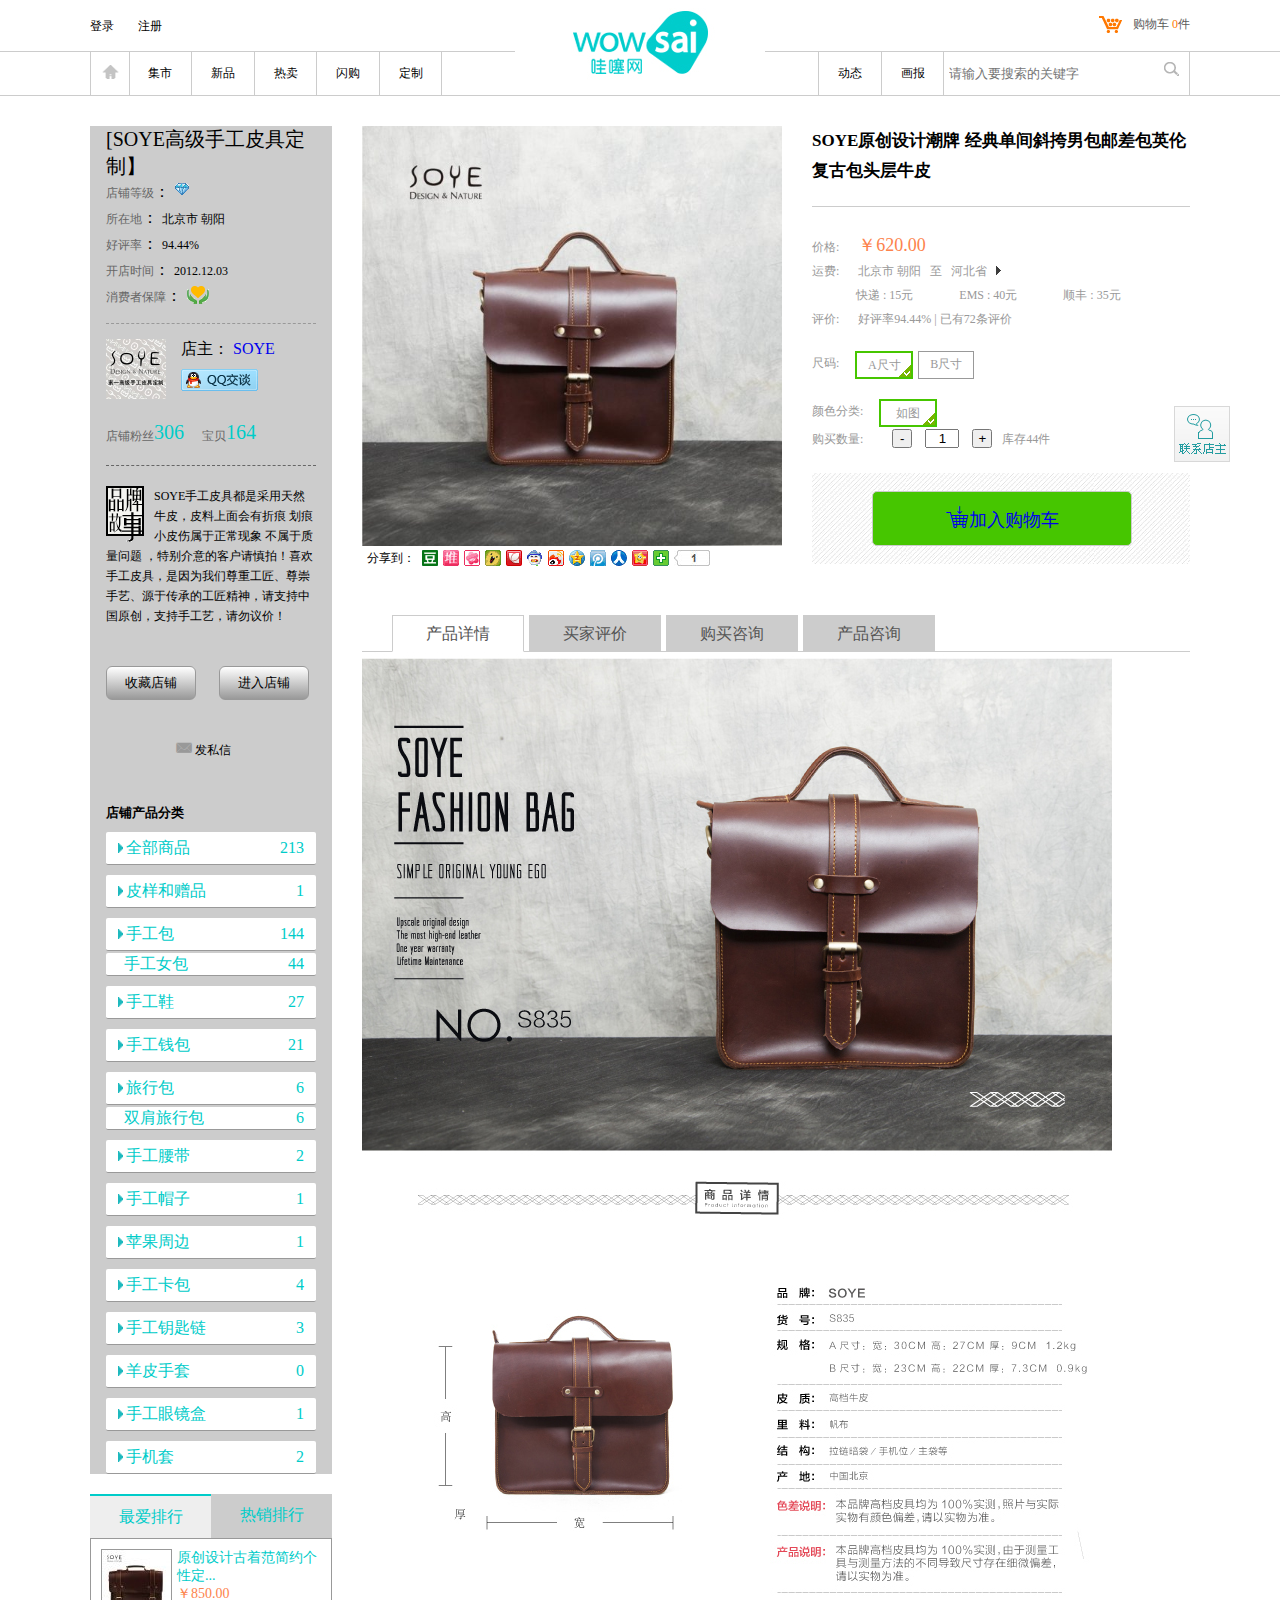
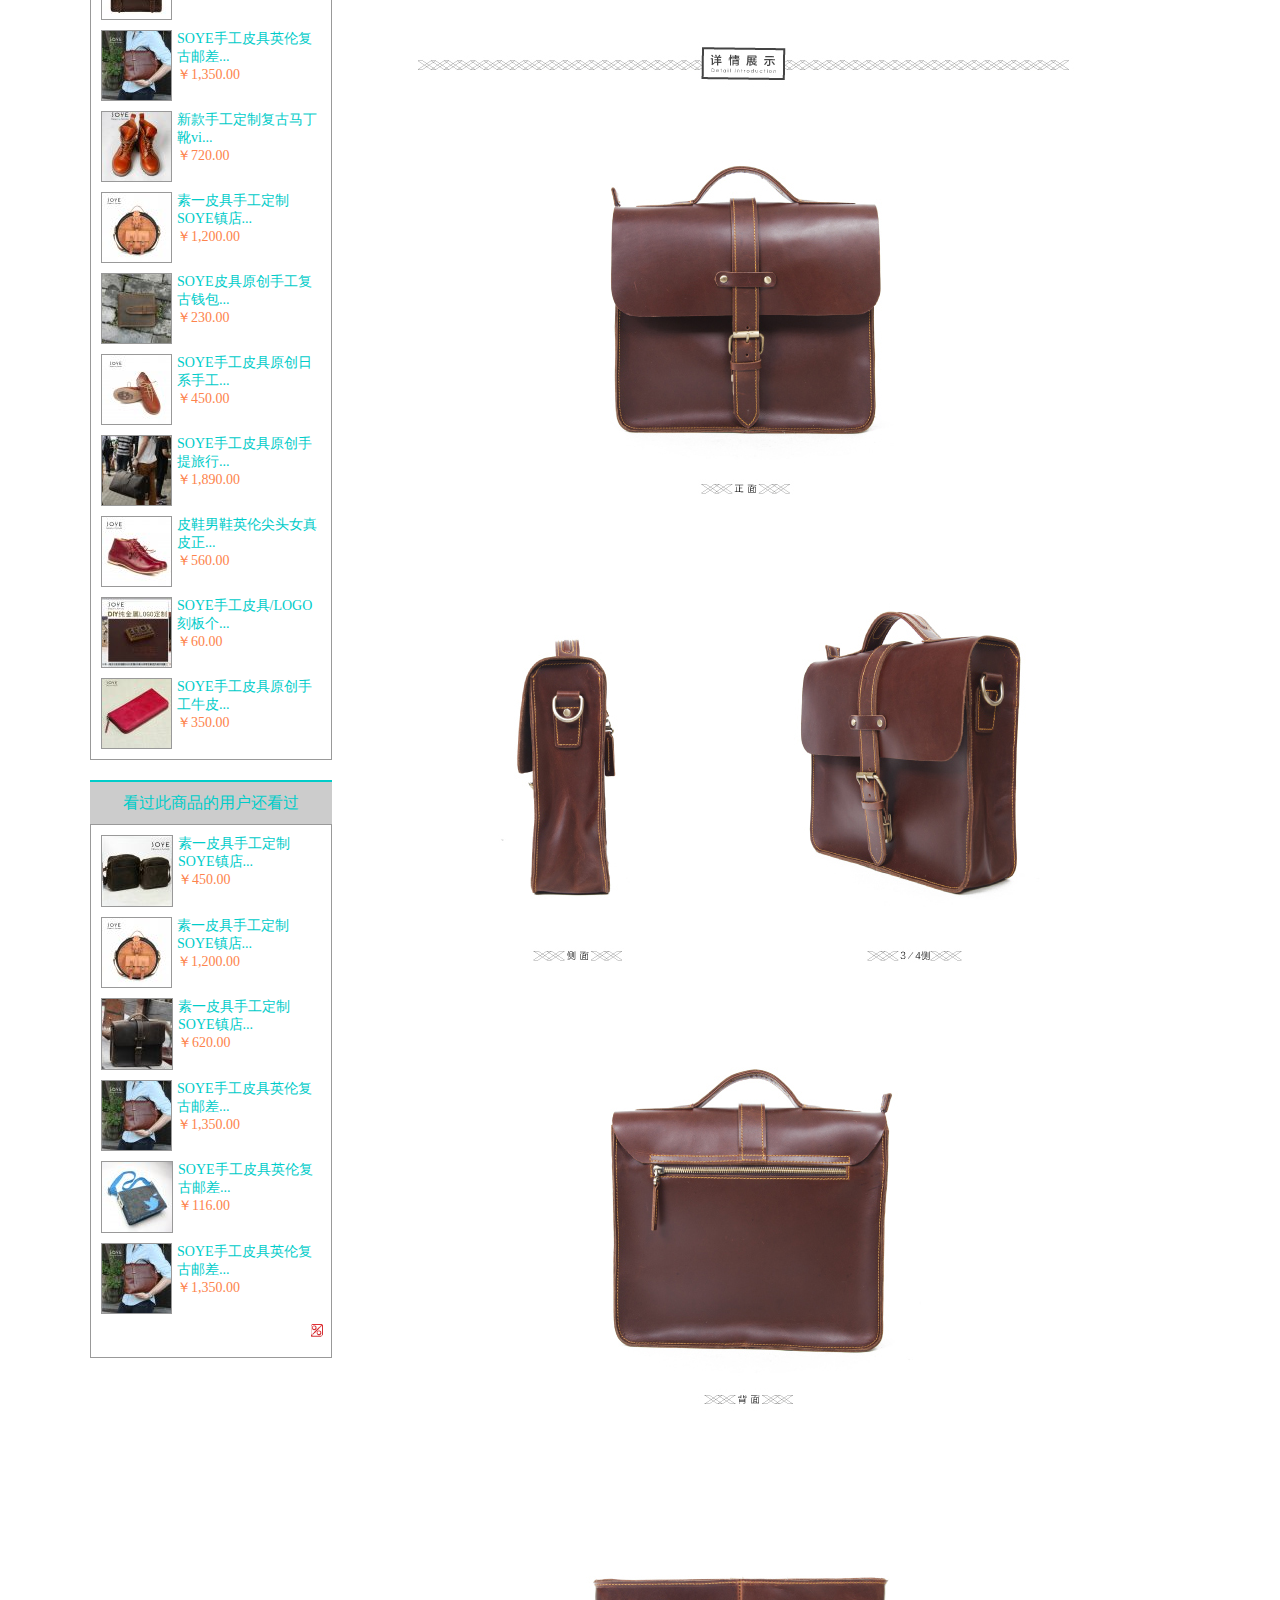
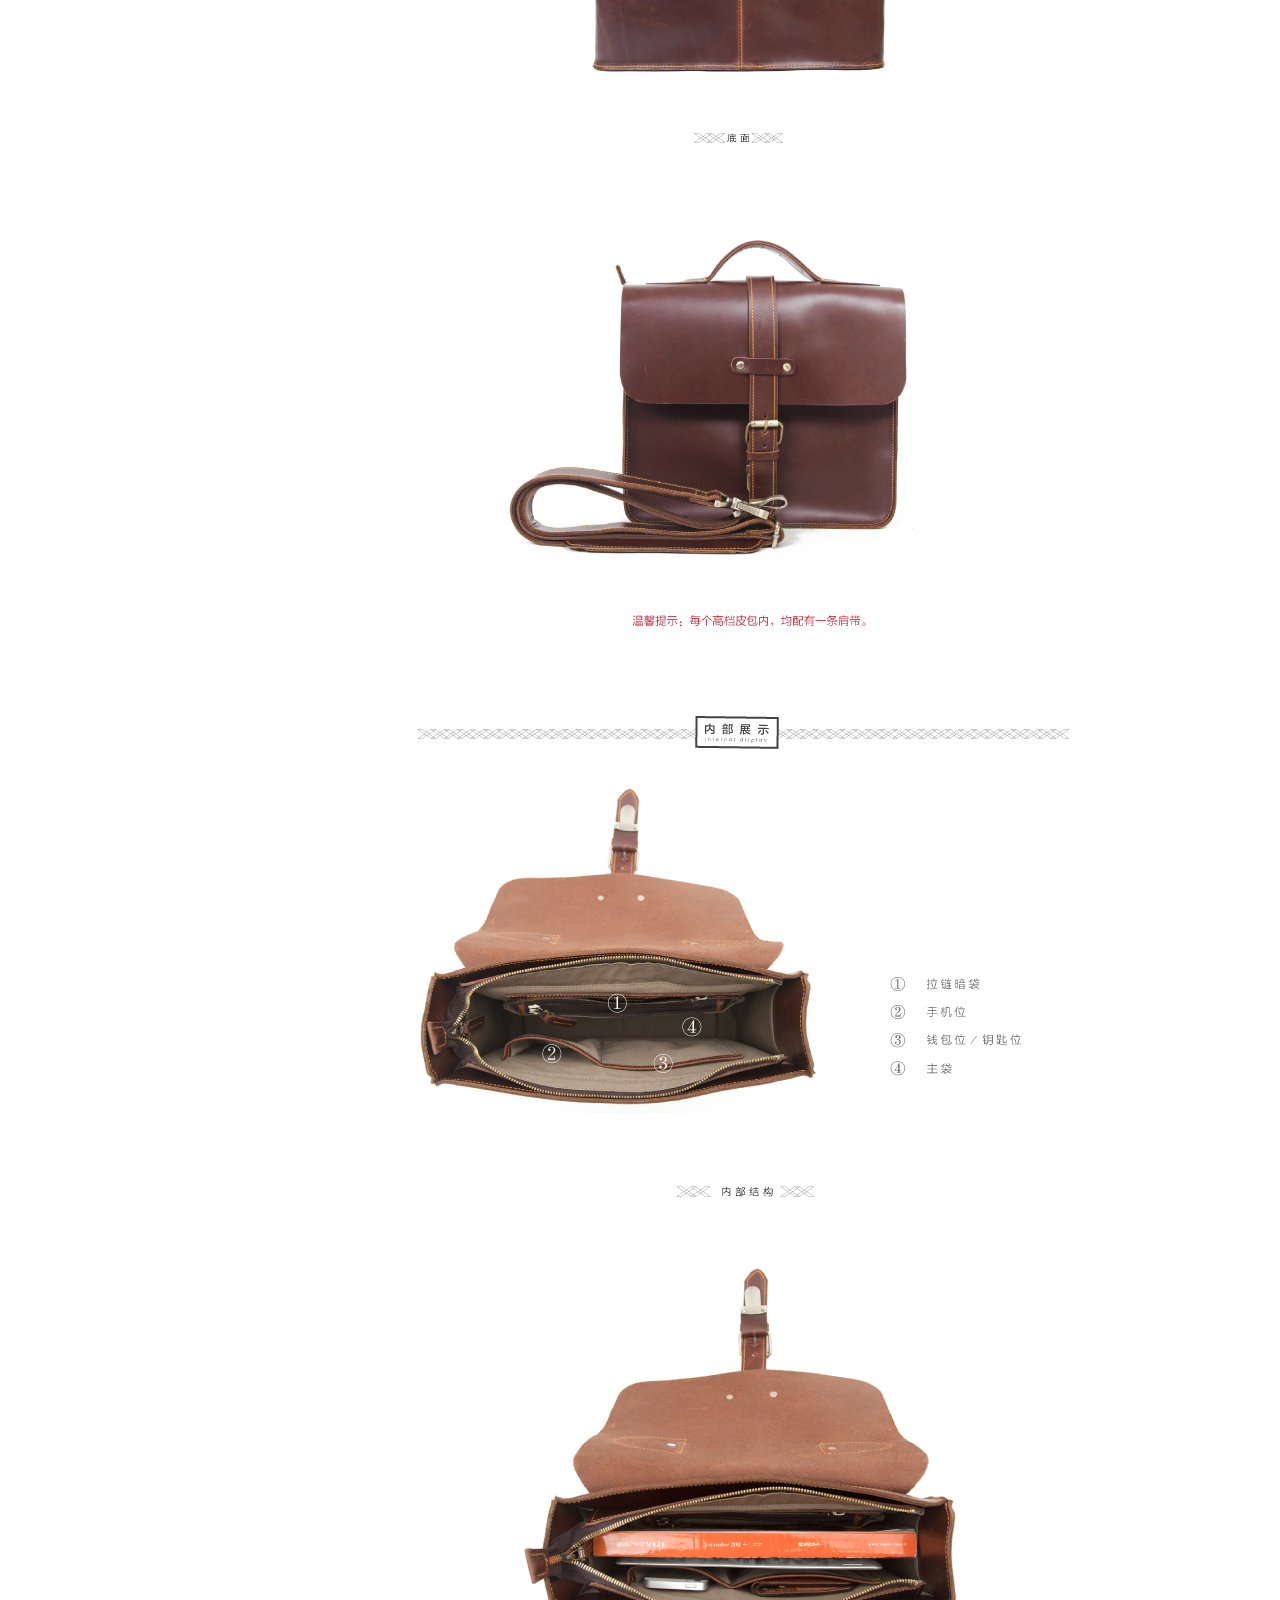
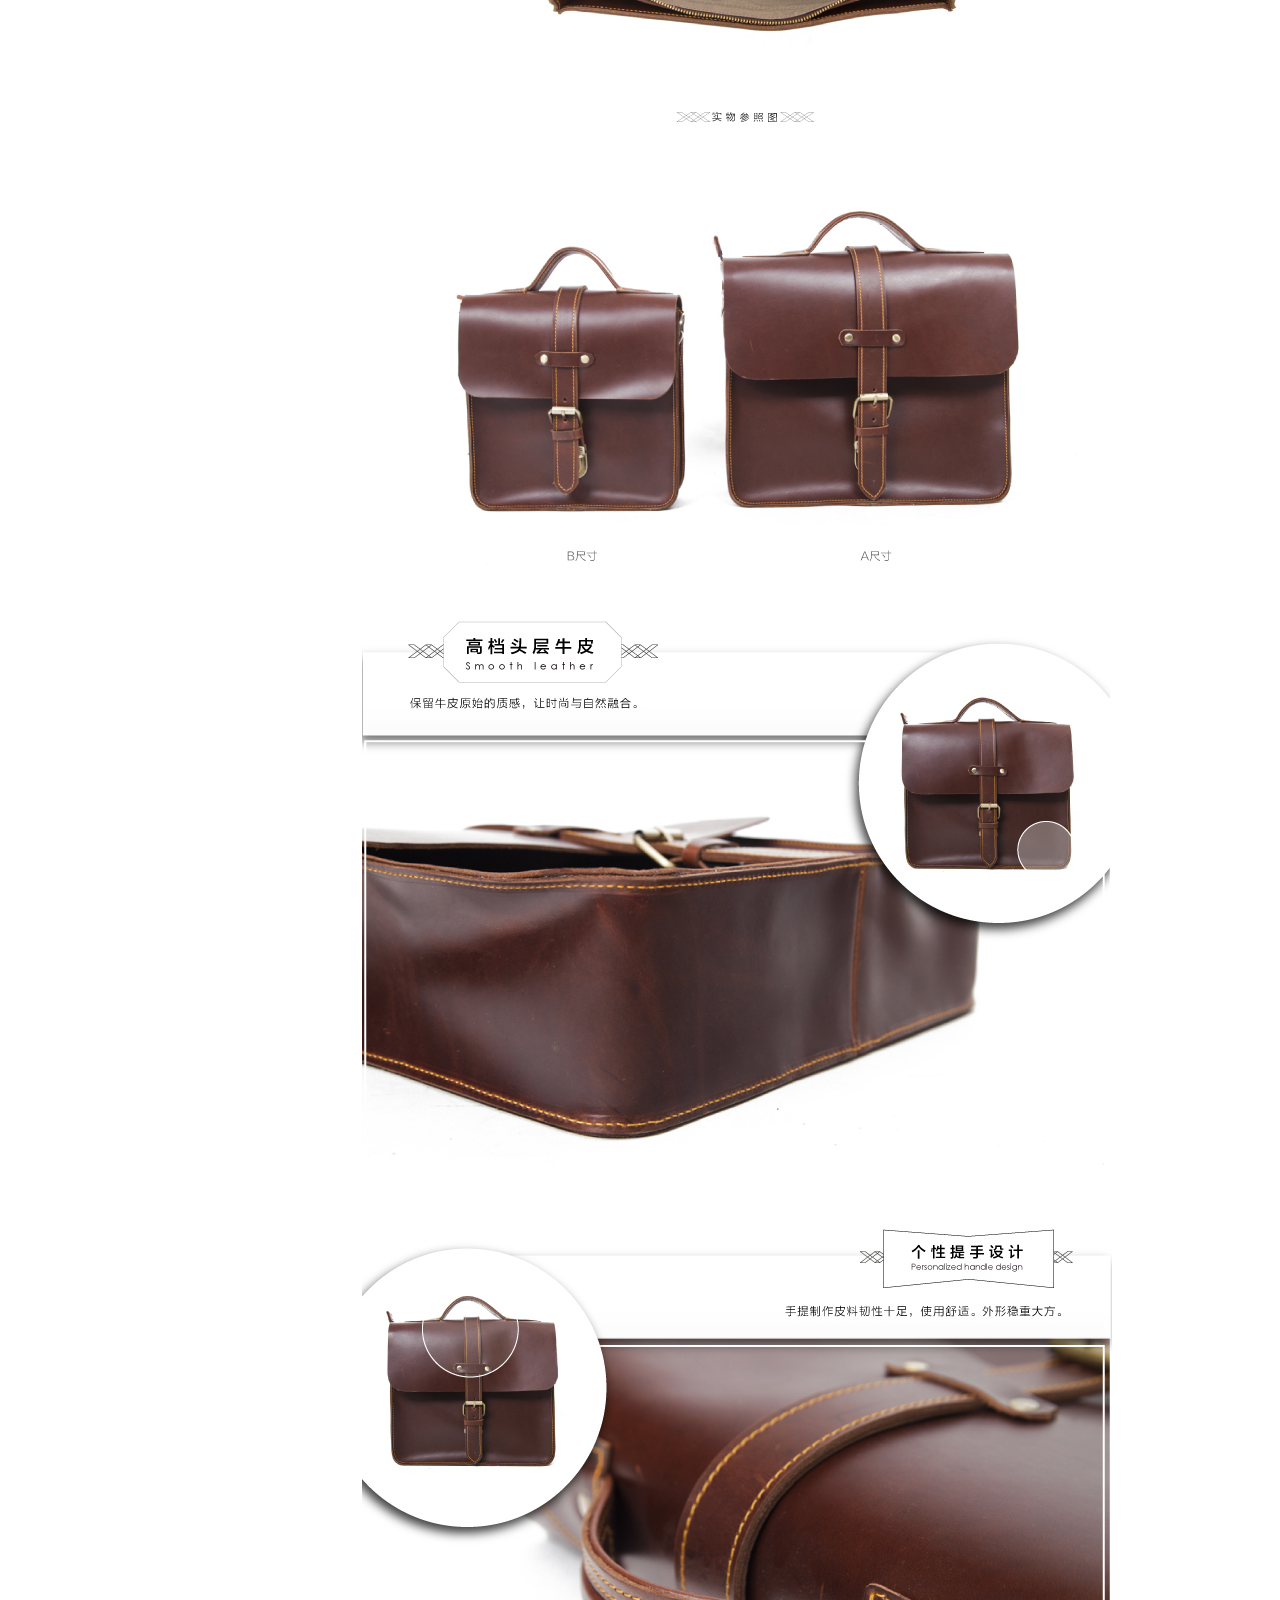
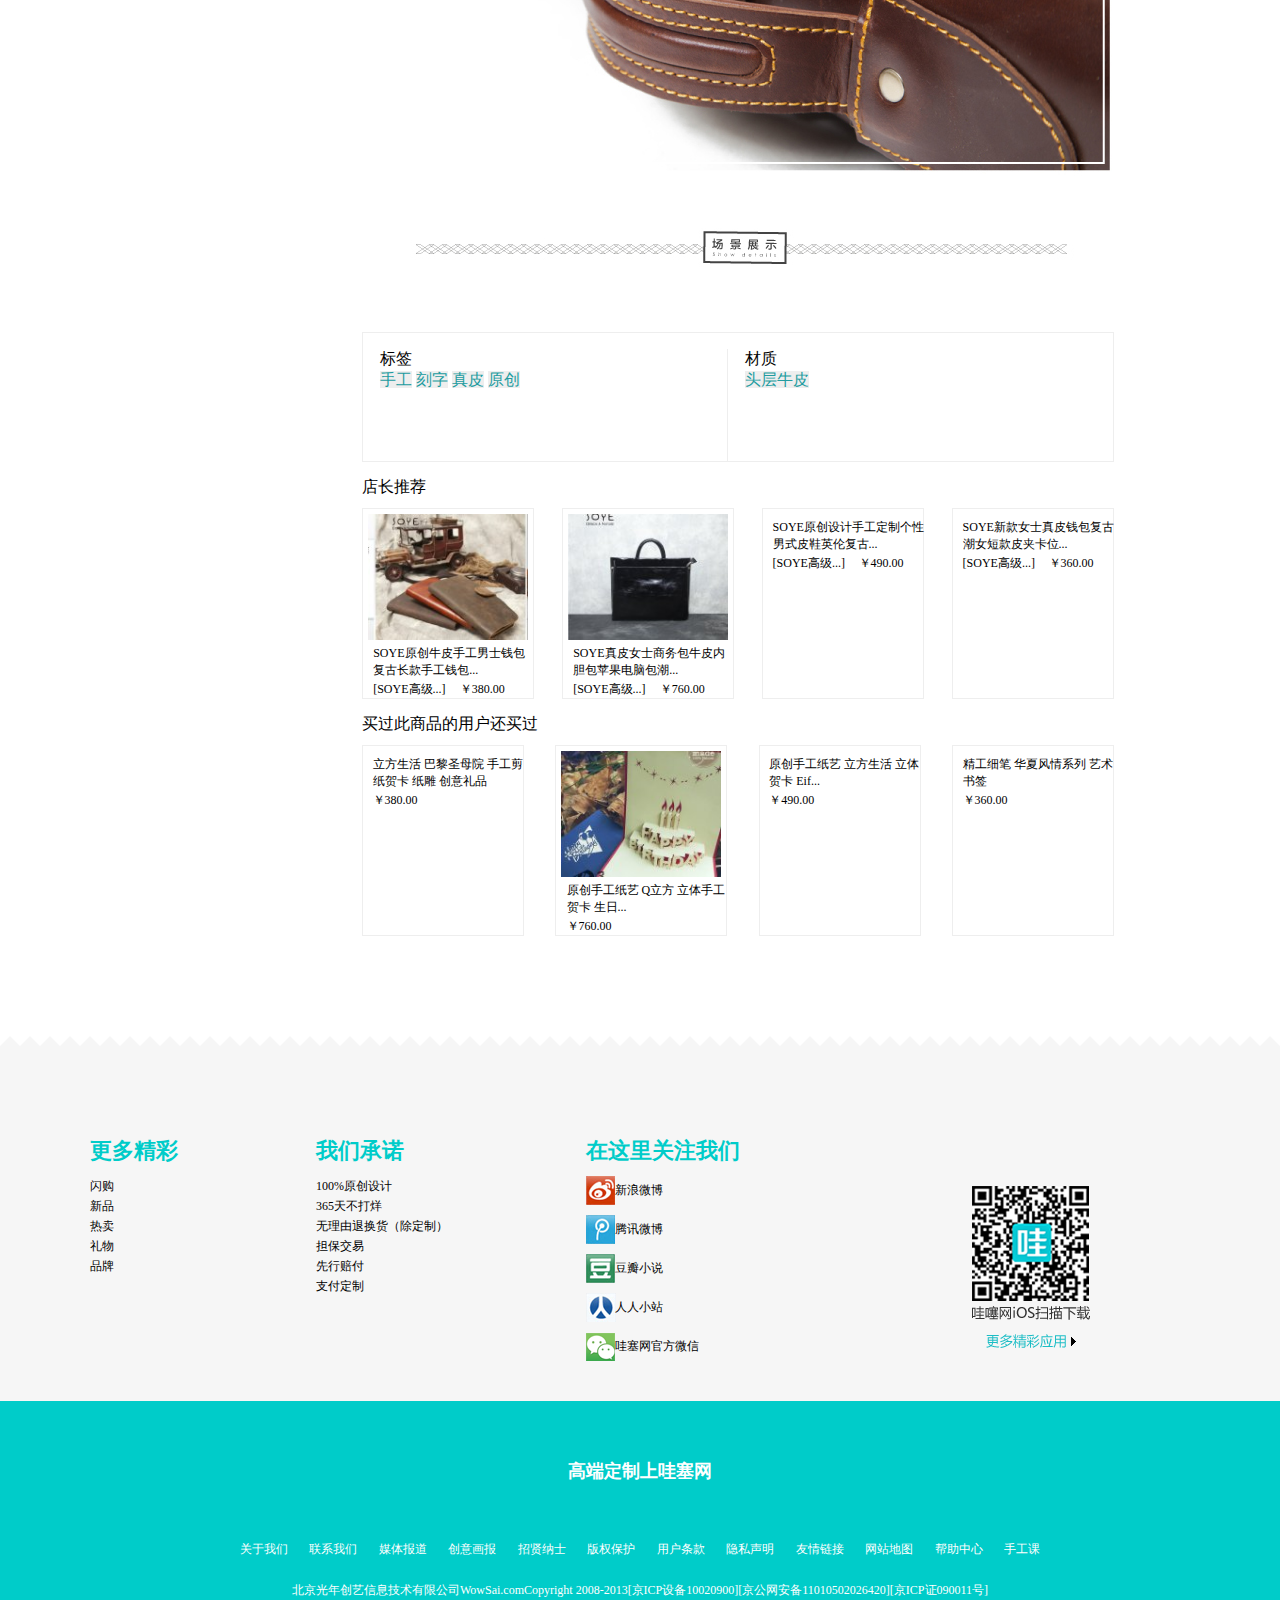
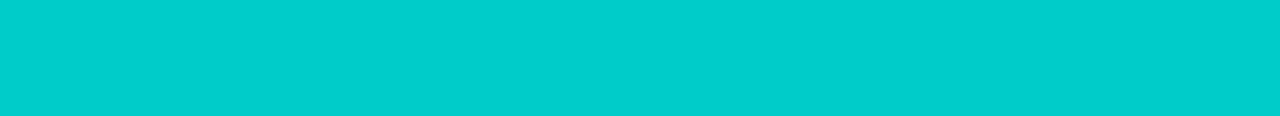
==== commit 67f3a7d8: "zero" ====
--- a/details.html
+++ b/details.html
@@ -28,7 +28,7 @@
 			<div class="nav">
 				<ul>
 					<li>
-						<a href="./index"></a>
+						<a href="./index.html"></a>
 					</li>
 					<li>
 						<a href="#">集市</a>
@@ -891,7 +891,9 @@
 							</div>
 							<div class="scrtoprighttoprightdown">
 								<button>
-									<i class="iconfont icon-iconset0309"></i>加入购物车</button>
+									<a href="./shopping.html">
+										<i class="iconfont icon-iconset0309"></i>加入购物车</a>
+								</button>
 							</div>
 						</div>
 					</div>
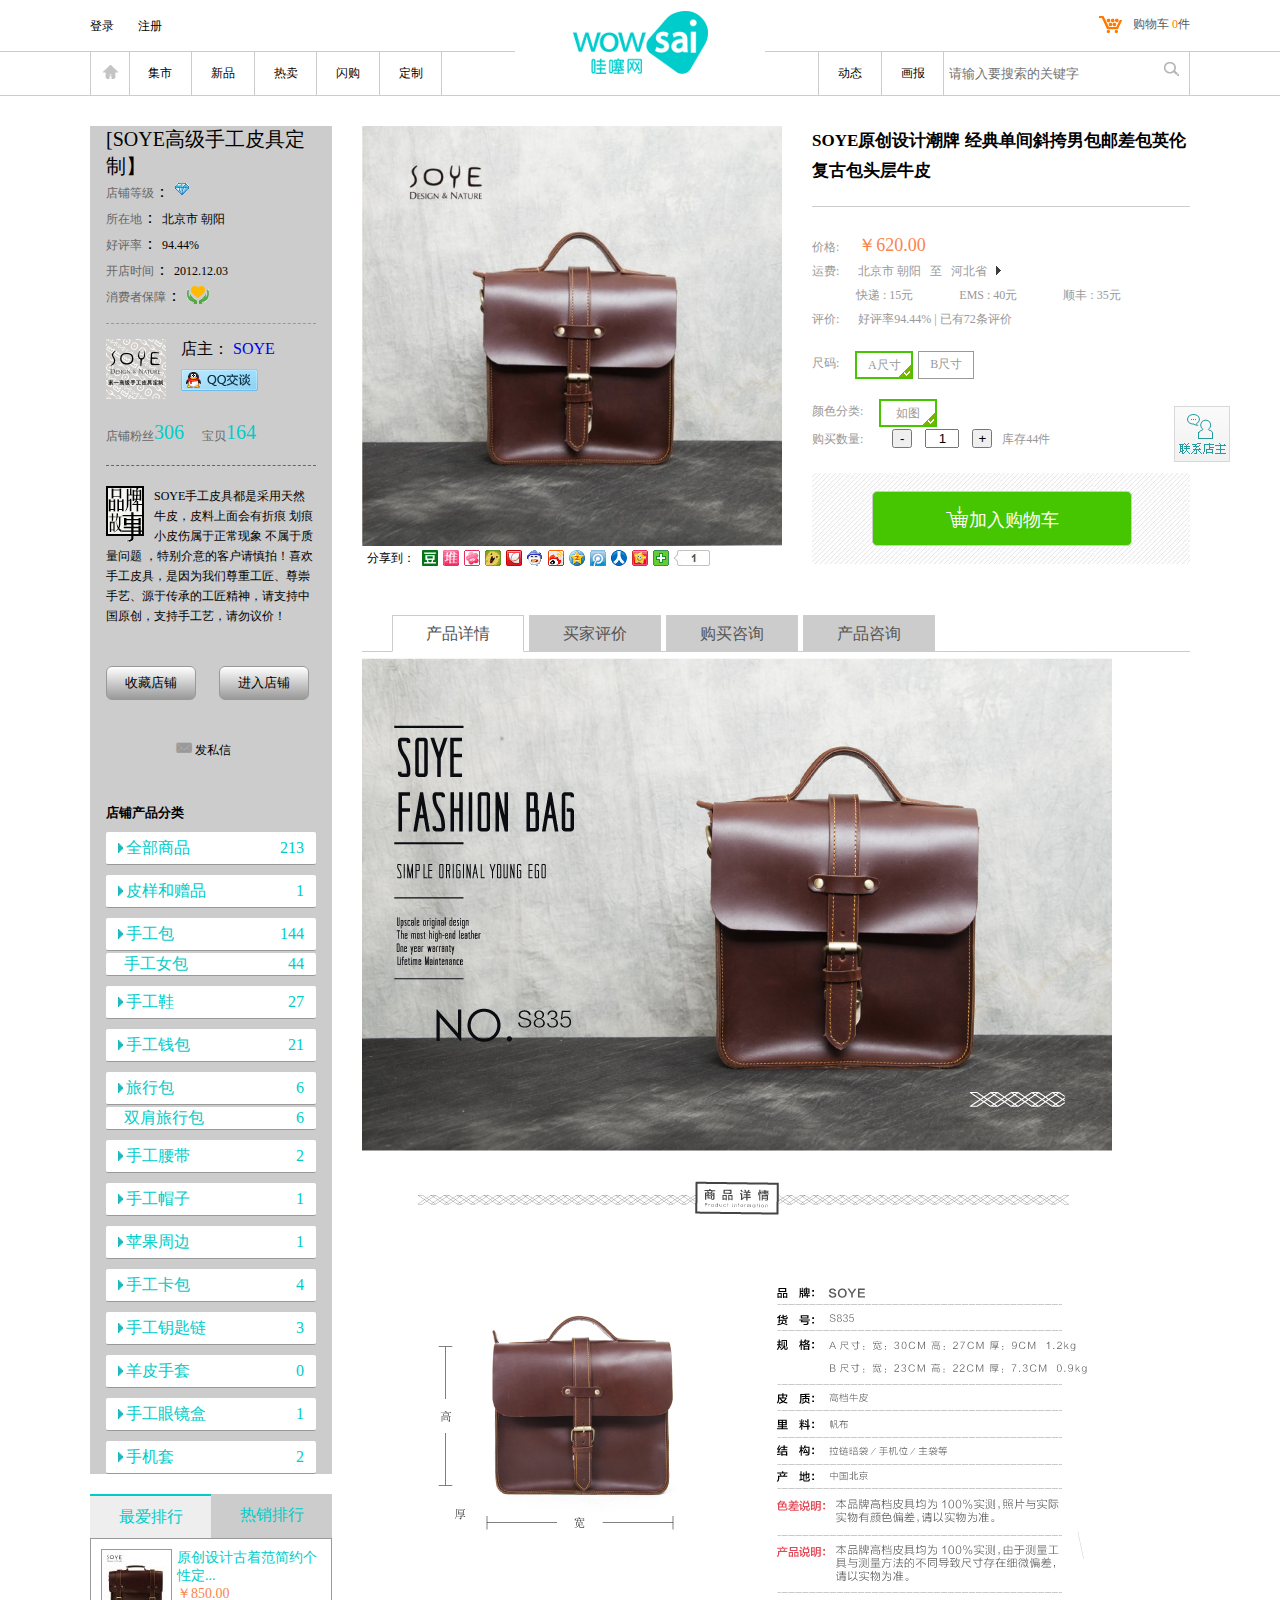
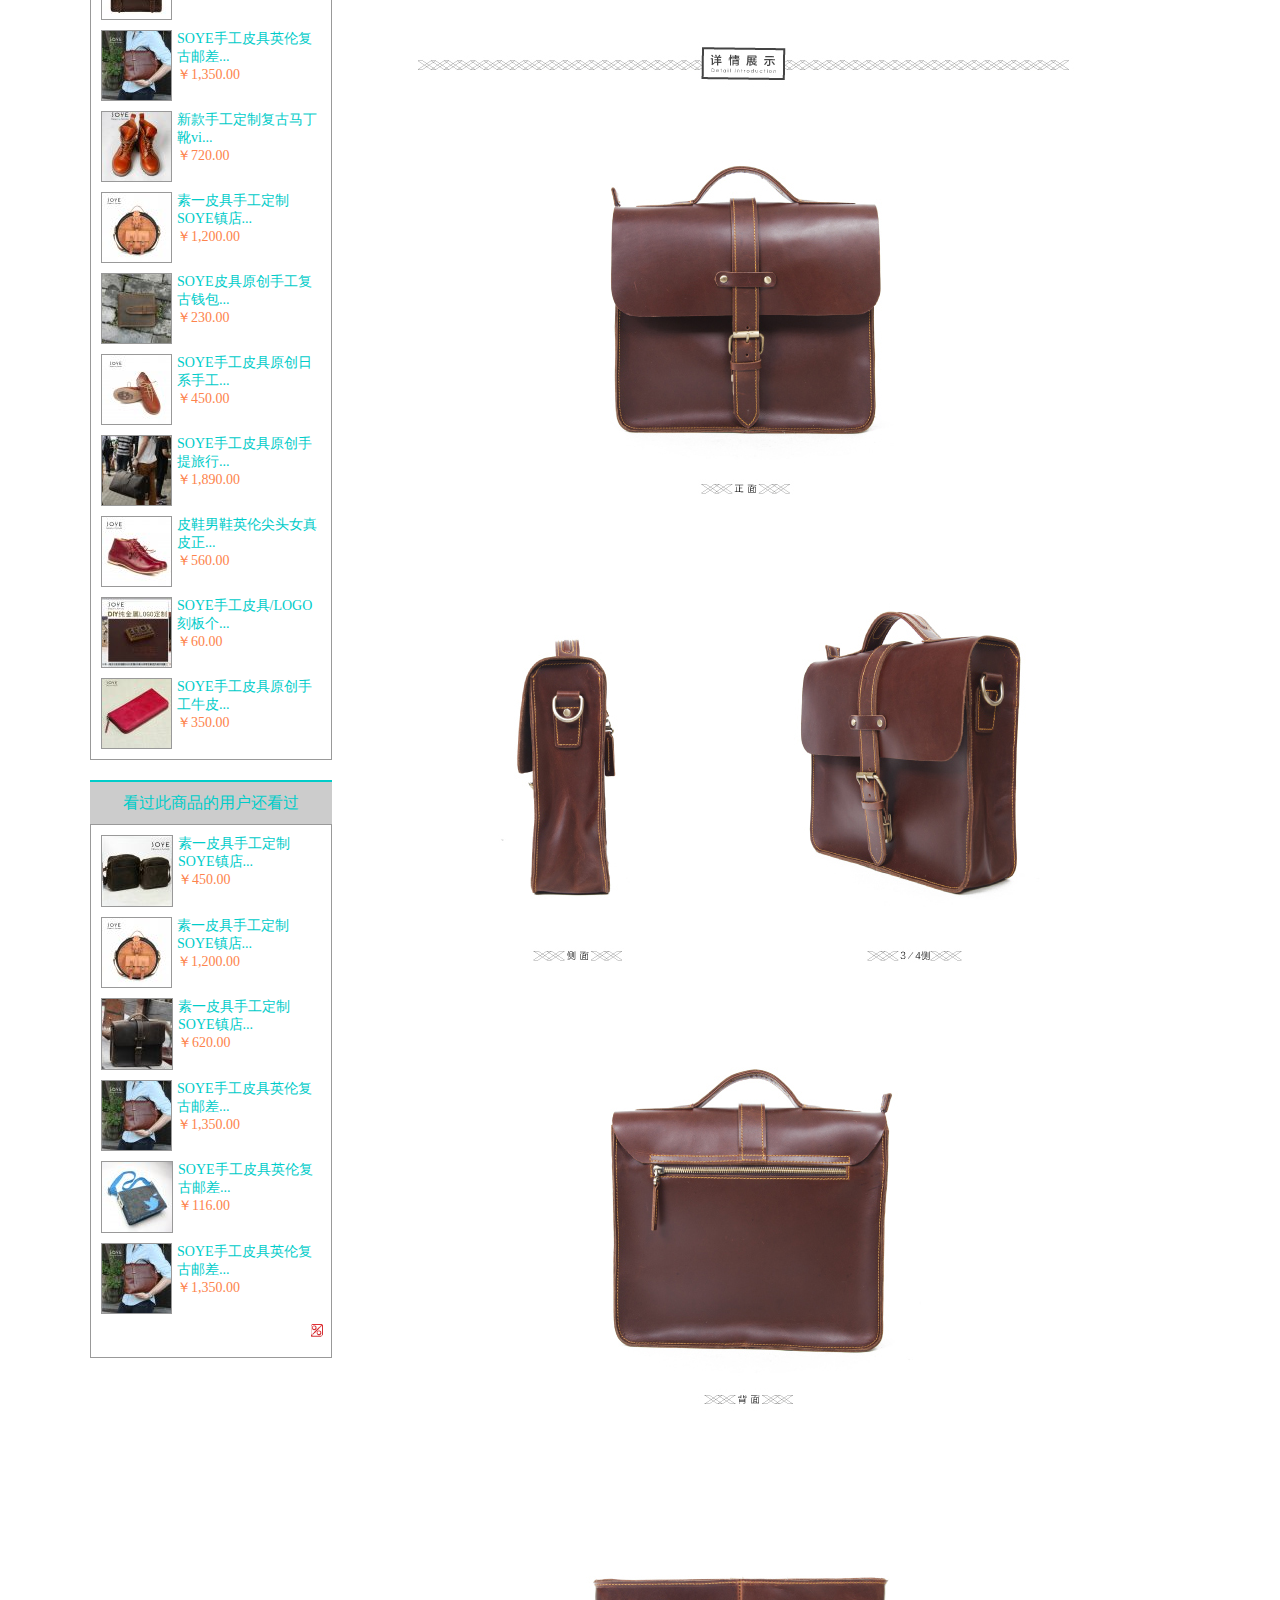
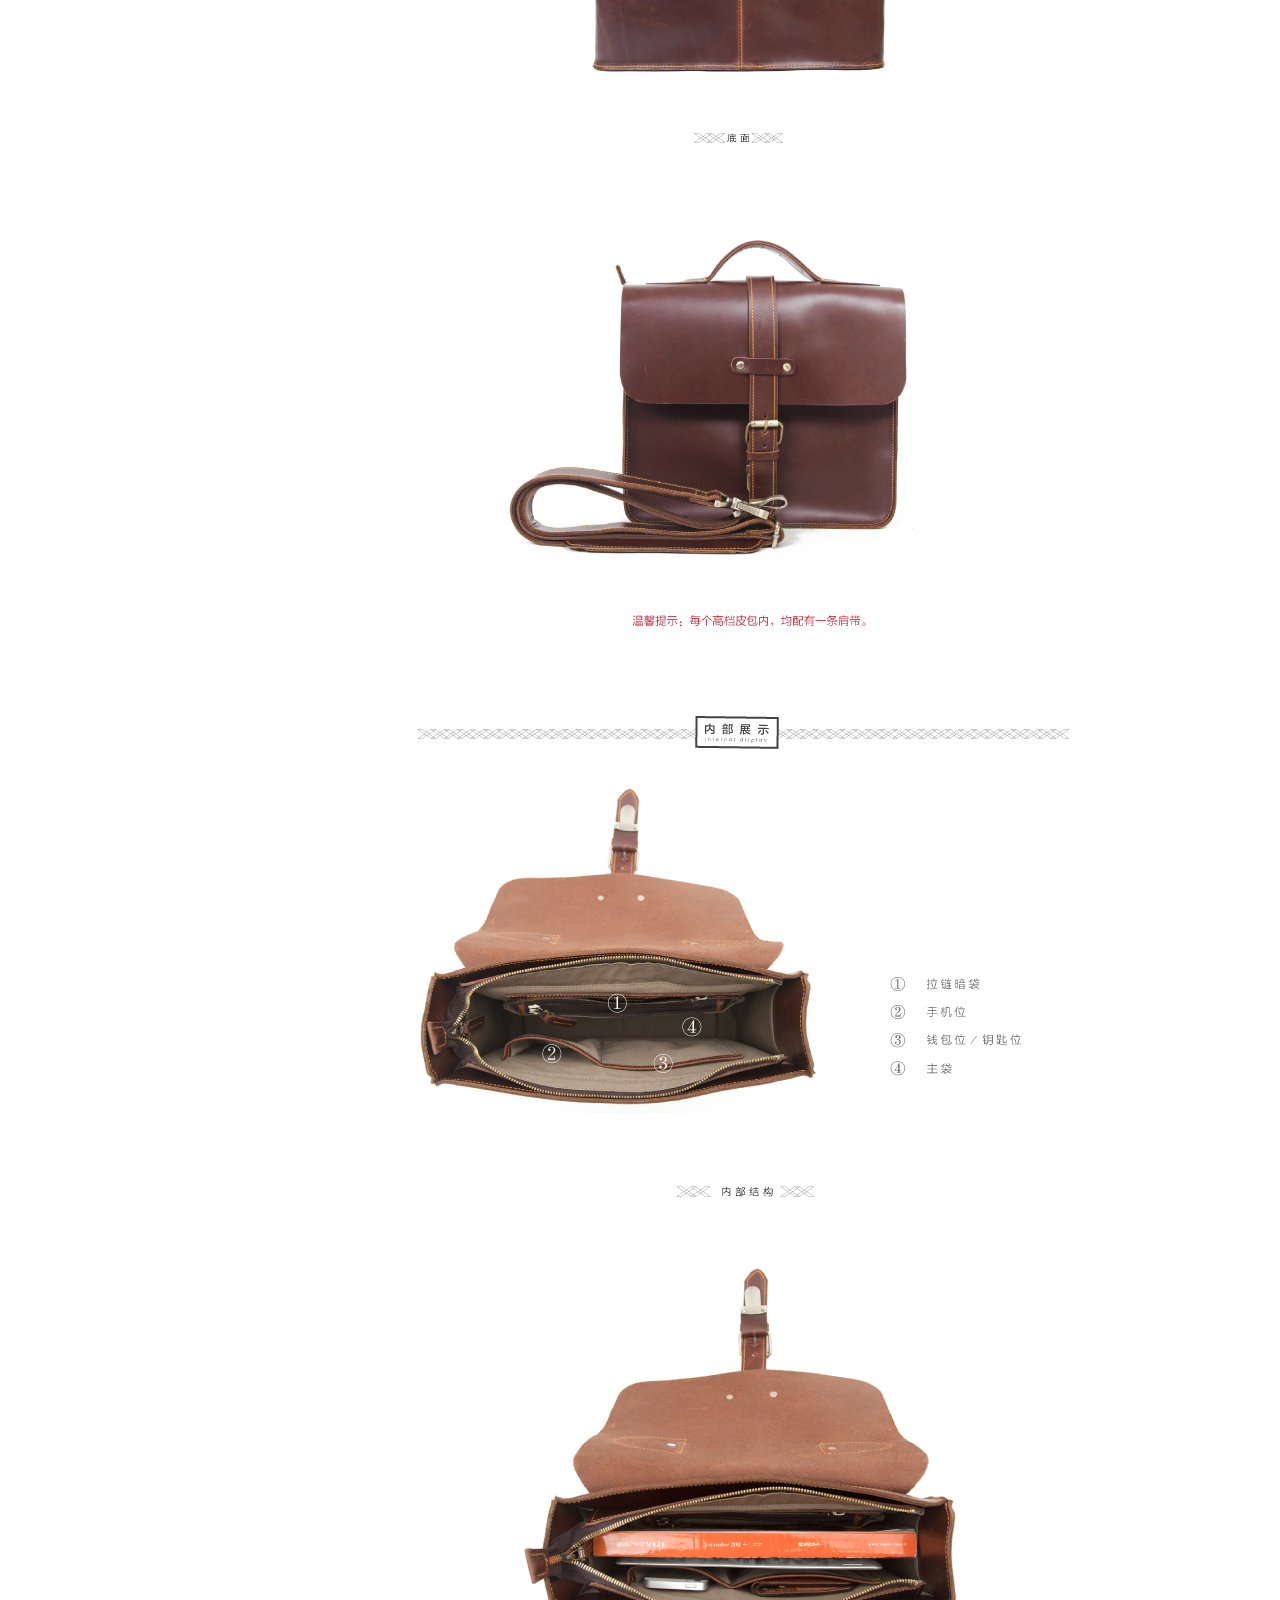
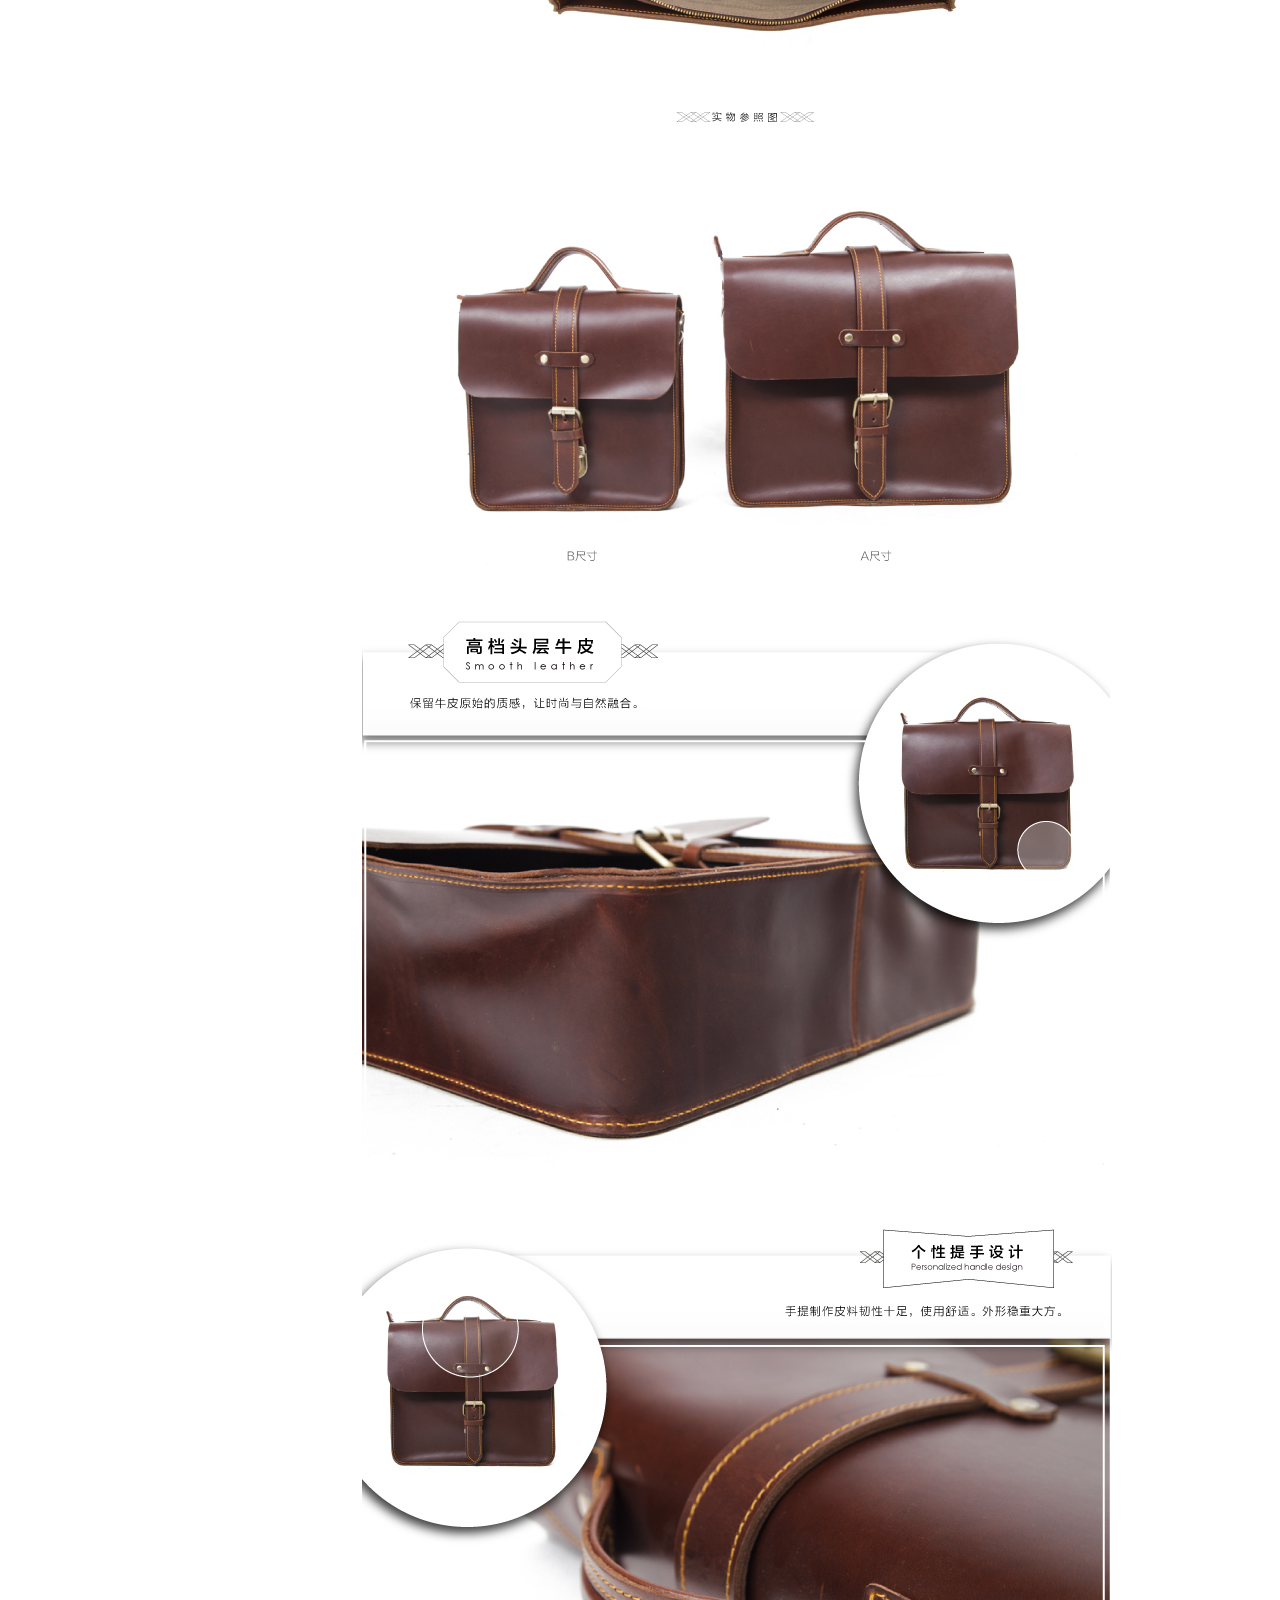
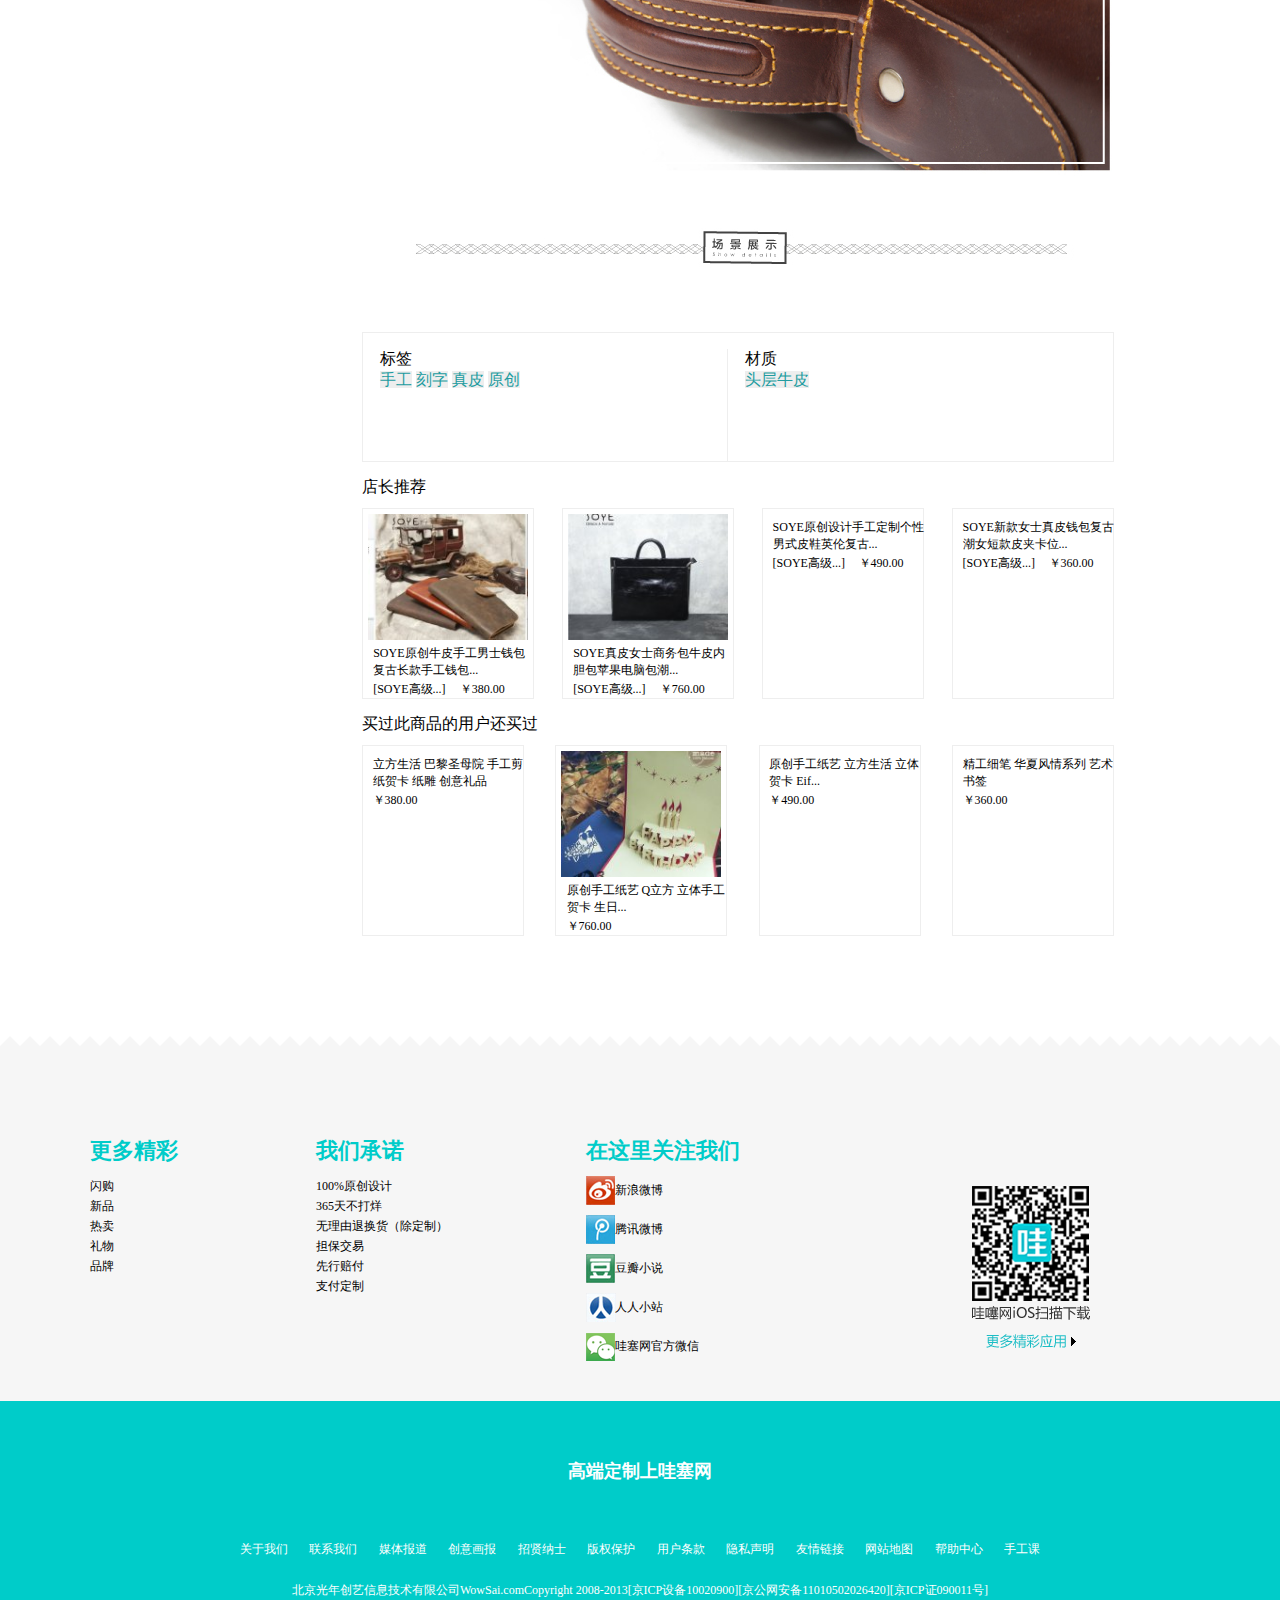
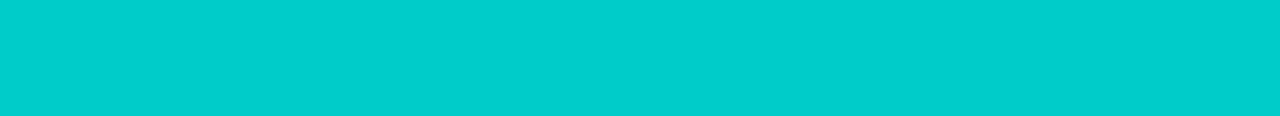
==== commit 546cd973: "huan" ====
--- a/details.html
+++ b/details.html
@@ -891,7 +891,7 @@
 							</div>
 							<div class="scrtoprighttoprightdown">
 								<button>
-									<a href="./shopping.html">
+									<a class="ff" href="./shopping.html">
 										<i class="iconfont icon-iconset0309"></i>加入购物车</a>
 								</button>
 							</div>
--- a/css/details.css
+++ b/css/details.css
@@ -1,598 +1,768 @@
-.scrtopleft{
-	width: 210px;
-	background-color: #ccc;
-	padding-left: 16px;
-	padding-right: 16px;
-}
-.scrtopleft h3{
-	font-weight: normal;
-	font-size: 20px;
-	width: 200px;
-}
-.scrtoplefttop li span{
-	font-size: 12px;
-	line-height: 26px;
-}
-.scrtoplefttop li span:nth-child(1){
-	color:#666;
-}
-.scrtoplefttop li:nth-child(5) span:nth-child(2) img{
-	margin-bottom: -6px;
-}
-.scrtoplefttop{
-	padding-bottom: 13px;
-	border-bottom: 1px dashed #999;
-}
-.soyetop{
-	display: flex;
-	margin-top: 15px;
-}
-.soyetop>img{
-	display: block;
-	width: 60px;
-	height: 60px;
-	margin-right: 15px;
-}
-.soyetop ul li img{
-	margin-top: 9px;
-}
-.soyedown{
-padding-bottom: 20px;
-display: flex;
-margin-top: 22px;
-border-bottom: 1px dashed #666;
-}
-.soyedown p{
-	margin-top: 7px;
-	font-size: 12px;
-	color:#666;
-}
-.soyedown span{
-	margin-right: 18px;
-	font-size: 20px;
-	color:#00ccc9;
-}
-.soye1{
-	padding-top: 20px;
-	font-size: 12px;
-	line-height: 20px;
-	padding-bottom: 24px;
-	margin-bottom: 20px;
-}
-
-.soye1 img{
-	float: left;
-	margin-right: 10px;
-}
-.soye1 button{
-	width: 90px;
-	line-height: 32px;
-	border:1px solid #999;
-	margin: 40px 0 38px 0;
-	border-radius: 6px;
-	background-image: linear-gradient(#FFFFFF, #999);
-}
-.soye1 button:nth-child(2){
-	margin: 40px 20px 38px 0;
-}
-.soye1 a{
-	margin-left: 70px;
-	color:#000;
-}
-.soye1 a i{
-	color:#999;
-}
-.classification li{
-	margin-top: 10px;
-	background-color: #fff;
-	line-height: 32px;
-	border-bottom: 1px solid #999;
-	display: flex;
-	width: 100%;
-	justify-content: space-between;
-	border-radius: 2px;
-	color:#00ccc9;
-}
-.classification a{
-	display: flex;
-		color:#00ccc9;
-}
-.classification a span{
-	width: 18px;
-}
-.classification li>span{
-	margin-right: 12px;
-}
-.classification p{
-	margin: 0 3px 0 12px;
-	background-image: url("../images/littleCate.png");
-	background-repeat: no-repeat;
-	background-size: contain;
-	background-position:0 11px ;
-	width: 5px;
-}
-.classification .wu{
-	margin-top: 2px;
-	line-height: 22px;
-}
-.ranking,.read{
-	margin-top: 20px;
-	width: 242px;
-
-}
-.rankingtop{
-	display: flex;
-}
-
-.read ul{
-	border:1px solid #999;
-}
-.read>a{
-	display: block;
-	text-align: center;
-	width: 100%;
-	line-height: 42px;
-	color:#00ccc9;
-	background-color: #ccc;
-	border-top: 2px solid #00ccc9;
-}
-.rankingtop a:nth-child(1){
-	background-color: #eee;
-	border-top: 2px solid #00ccc9;
-}
-.rankingtop a{
-	text-align: center;
-	line-height: 42px;
-	display: block;
-	width: 50%;
-	color:#00ccc9;
-	background-color: #ccc;
-}
-.rankingmin,.read{
-	background-color: #fff;
-}
-.leftbg{
-	margin-right: 30px;
-}
-.scrtopbg{
-	padding-top: 30px;
-	margin: 0 auto;
-	width: 1100px;
-	display: flex;
-	justify-content: space-around;
-}
-.read ul{
-	padding-bottom: 20px;
-}
-.readdown{
-	margin-left: 220px;
-	width: 13px;
-	padding-top: 13px;
-	background-repeat: no-repeat;
-	background-position: -89px 0px;
-	background-image: url("../images/bfd_logo_ch.png");
-}
-.scrdown>div{
-	display: none;
-}
-.scrdown>div:nth-child(1){
-	display: block;
-}
-.rankingmin ul,.read ul{
-	border:1px solid #999;
-
-}
-.rankingmin img,.read img{
-	border: 1px solid #999;
-}
-.rankingmin li a:nth-child(1),.read li a:nth-child(1){
-	color:#00ccc9;
-}
-.rankingmin li a:nth-child(2),.read li a:nth-child(2){
-	color:#fd834c;
-}
-.rankingmin li a,.read li a{
-	display: block;
-	margin-left: 5px;
-}
-.rankingmin li,.read li{
-	display: flex;
-	margin: 10px;
-	font-size: 14px;
-}
-.scrtoprighttop{
-	
-	margin: 0 auto;
-	display: flex;
-	justify-content: space-around;
-}
-.scrtoprighttopleft>img{
-	width: 420px;
-	margin-right: 30px;
-}
-.scrtoprighttopright{
-	width: 378px;
-	position: relative;
-}
-.scrtoprighttopright h3{
-	font-size: 17px;
-	padding-bottom: 20px;
-	line-height: 30px;
-	border-bottom: 1px solid #ccc;
-	margin-bottom: 26px;
-}
-.scrtoprighttopright{
-	font-size: 12px;
-}
-.scrtoprighttopright li{
-line-height: 24px;
-color:#999;
-}
-.scrtoprighttopright ul li>span:nth-child(2){
-	margin-left: 16px;
-}
-.scrtoprighttopright ul li:nth-child(1)>span:nth-child(2){
-	font-size: 18px;
-	color:#fd834c;
-}
-.scrtoprighttopright ul li:nth-child(2) span:nth-child(2)>span{
-margin-right: 6px;
-}
-.scrtoprighttopright ul li:nth-child(3) span:nth-child(2)>span{
-margin-right: 15px;
-margin-left: 28px;
-}
-.chima>span:nth-child(2){
-	display: flex;
-}
-.chima,.rutu{
-	display: flex;
-	margin-top: 20px;
-}
-.chima a:nth-child(1){
-	border:2px solid #46c600;
-}
-.chima a:nth-child(2) p{
-	display: none;
-}
-.chima p,.rutu p{
-	position: absolute;
-	width: 12px;
-	padding-top: 12px;
-	background-image: url("../images/duigou_new.gif");
-	bottom: 0;
-	right: 0;
-}
-.chima a,.rutu a{
-	display: block;
-	position: relative;
-width: 54px;
-line-height: 24px;
-text-align: center;
-color:#999;
-border:1px solid #999;
-margin-right: 5px;
-}
-.rutu a{
-	margin-left: 16px;
-	border:2px solid #46c600;
-}
-.shuliang button{
-	width: 20px;
-	margin: 0 10px;
-}
-.shuliang input{
-	width: 30px;
-	text-align: center;
-}
-.dianzhu{
-	position: absolute;
-	bottom: 100px;
-	right: -40px;
-}
-.scrtoprighttoprightdown{
-	box-sizing: border-box;
-	width: 378px;
-	margin-top: 22px;
-	background-image: url("../images/11111_03.jpg");
-	padding: 18px 60px;
-
-}
-.scrtoprighttoprightdown button{
-	width: 260px;
-	background-color: #46c600;
-	color:#fff;
-	font-size: 18px;
-	line-height: 50px;
-	border:1px solid #ccc;
-	border-radius: 5px;
-}
-.scrtoprighttoprightdown i{
-	font-size: 24px;
-}
-.scrtoprighttopleft a{
-	display: block;
-}
-.scrtoprighttopleft>ul{
-	width: 350px;
-	display: flex;
-}
-.scrtoprighttopleft>ul>li{
-	margin-left: 5px;
-	width: 16px;
-}
-.scrtoprighttopleft>ul>li:nth-child(1){
-	width: 50px;
-}
-.scrtoprighttopleft>ul>li>span{
-	display: block;
-	width: 50px;
-	font-size: 12px;
-}
-.scrtoprighttopleft>ul>li>a{
-	height: 16px;
-	background-image: url("../images/jiathis_ico.png");
-	background-repeat: no-repeat;
-	background-size: 100% 2033px;
-}
-.scrtoprighttopleft>ul>li:nth-child(2)>a{
-	
-	background-position: 0px -560px;
-}
-.scrtoprighttopleft>ul>li:nth-child(3)>a{
-	
-	background-position: 0px -1088px;
-}
-.scrtoprighttopleft>ul>li:nth-child(4)>a{
-	background-position: 0px -1777px;
-	
-}
-.scrtoprighttopleft>ul>li:nth-child(5)>a{
-	background-position: 0px -1793px;
-	
-}
-.scrtoprighttopleft>ul>li:nth-child(6)>a{
-	background-position: 0px -432px;
-	
-}
-.scrtoprighttopleft>ul>li:nth-child(7)>a{
-	
-	background-position: 0px -225px;
-}
-.scrtoprighttopleft>ul>li:nth-child(8)>a{
-	
-	background-position: 0px -96px;
-}
-.scrtoprighttopleft>ul>li:nth-child(9)>a{
-	background-position: 0px -64px;
-	
-}
-.scrtoprighttopleft>ul>li:nth-child(10)>a{
-	background-position: 0px -143px;
-	
-}
-.scrtoprighttopleft>ul>li:nth-child(11)>a{
-	background-position: 0px -160px;
-	
-}
-.scrtoprighttopleft>ul>li:nth-child(12)>a{
-	background-position: 0px -176px;
-}
-.scrtoprighttopleft>ul>li:nth-child(13)>a{
-	background-position: 0px -1200px;
-}
-.scrtoprighttopleft>ul>li:nth-child(14)>p{
-	width: 38px;
-
-}
-.fentop{
-	width: 240px;
-	background-color: #ccc;
-	line-height: 30px;
-}
-.fen{
-	display: flex;
-}
-.fen>div{
-	width: 50%;
-}
-.fen>div>ul>li{
-	font-size: 14px;
-	display: flex;
-	margin: 8px;
-}
-.scrtoprighttopleft>ul>li{
-	width: 16px;
-	height: 16px;
-}
-.fen>div>ul>li>span{
-	display: block;
-}
-.fen>div>ul>li>span:nth-child(1){
-	background-image: url("../images/jiathis_ico.png");
-
-	width: 16px;
-	height: 16px;
-}
-.fen>div>ul>li>span:nth-child(2){
-	font-size: 14px;
-}
-.fenbg{
-	box-sizing: border-box;
-	/* padding-left: 6px; */
-	width: 240px;
-	border: 1px solid #ccc;
-	border-bottom: 0;
-	display: none;
-}
-.fenleft>ul>li:nth-child(1)>span:nth-child(1){background-position: 0px -1809px;}
-.fenleft>ul>li:nth-child(2)>span:nth-child(1){background-position: 0px 0px;}
-.fenleft>ul>li:nth-child(3)>span:nth-child(1){background-position: 0px -2017px;}
-.fenleft>ul>li:nth-child(4)>span:nth-child(1){background-position: 0px -160px;}
-.fenleft>ul>li:nth-child(5)>span:nth-child(1){background-position: 0px -1120px;}
-.fenleft>ul>li:nth-child(6)>span:nth-child(1){background-position: 0px -320px;}
-.fenleft>ul>li:nth-child(7)>span:nth-child(1){background-position: 0px -704px;}
-.fenleft>ul>li:nth-child(8)>span:nth-child(1){background-position: 0px -1857px;}
-.fenright>ul>li:nth-child(1)>span:nth-child(1){background-position: 0px -96px;}
-.fenright>ul>li:nth-child(2)>span:nth-child(1){background-position: 0px -35px;}
-.fenright>ul>li:nth-child(3)>span:nth-child(1){background-position: 0px -64px;}
-.fenright>ul>li:nth-child(4)>span:nth-child(1){background-position: 0px -176px;}
-.fenright>ul>li:nth-child(5)>span:nth-child(1){background-position: 0px -152px;}
-.fenright>ul>li:nth-child(6)>span:nth-child(1){background-position: 0px -560px;}
-.fenright>ul>li:nth-child(7)>span:nth-child(1){background-position: 0px -688px;}
-.fenright>ul>li:nth-child(8)>span:nth-child(1){background-position: 0px -1200px;}
-
-.fendown{
-background-color: #ccc;
-	display: flex;
-	width: 68px;
-	padding-left:170px;
-}
-.fendown span{
-	margin-top: 8px;
-	display: block;
-	width: 8px;
-	height: 8px;
-		background-image: url("../images/jiathis_ico.png");
-	background-position: 0px -600px;
-	background-size: 8px 1016.5px;
-}
-.scrmintop{
-	width: 100%;
-	border-bottom: 1px solid #ccc;
-}
-.scrmintop>ul{
-	display: flex;
-	margin-left: 30px;
-	margin-top: 49px;
-}
-.scrmintop>ul>li:nth-child(1){
-	background-color: #fff;
-}
-.scrmintop>ul>li{
-	border: 1px solid #ccc;
-	margin-right: 5px;;
-	width: 130px;
-	margin-bottom: -1px;
-	line-height: 35px;
-	text-align: center;
-	background-color: #ccc;
-	
-}
-.scrmintop>ul>li:nth-child(1){
-	border-bottom: 1px solid #fff;
-}
-.scrmintop>ul>li>a{
-	color:#555;
-	display: block;
-}
-.righttop{
-	text-align: center;
-	color:;
-}
-.scrmindown{
-	width: 752px;
-}
-.scrmindowndown{
-	padding-bottom: 100px;
-}
-textarea{
-	resize:none;
-	width: 620px;
-	height: 80px;
-
-}
-.maijpj{
-	text-align: center;
-}
-.goumai,.chanpin{
-	border:1px solid #ccc;
-	border-top: 0;
-	padding-top: 10px;
-}
-.chandown{
-	margin-left: 550px;
-	display: flex;
-	
-}
-.chandown a{
-	width: 50px;
-	text-decoration: underline;
-	color:#999;
-}
-.chandown button{
-	line-height: 26px;
-	margin-left: 10px;
-	background-color: #48b0d0;
-	border: 0;
-	border-radius: 4px;
-	width: 100px;
-}
-.chan>div{
-	box-sizing: border-box;
-	padding: 6px;
-	background-color: #ccc;
-}
-.chan img{
-	width: 64px;
-	height: 64px;
-	margin-left: 8px;
-	margin-right: 22px;
-}
-.chan{
-		display: flex;
-}
-.goumai h3,.chanpin h3{
-	margin: 0px  8px 0px 8px;
-	border-bottom: 1px solid #ccc;
-	line-height: 28px;
-}
-.goumai>p,.chanpin>p{
-	margin-left: 8px;
-}
-
-
-.august-25{
-	margin-top: 50px;
-	border:1px solid #eee;
-	display: flex;
-}
-.august-27{
-	margin-right: 190px;
-}
-.august-26{
-	padding-bottom: 70px;
-	padding-left: 17px;
-	border-left: 1px solid #eee;
-}
-.august-30{
-	margin-top: 16px;
-	margin-left: 17px;
-}
-.august-28 span{
-	background-color: #eee;
-	color:#229ca0;
-}
-.august-31{
-	margin-top: 15px;
-	display: block;
-}
-.august-32{
-	margin-top: 10px;
-	display: flex;
-  justify-content: space-between;	
-}
-.august-33{
-	border: 1px solid #eee;
-	display: flex;  flex-direction: column;  
-}
-.august-33 img{
-	padding: 3%;
-	width: 94%;
-}
-.august-33 span{
-	width: 160px;
-	font-size: 12px;
-	word-wrap:break-word;	
-	margin-left: 6%;
+.scrtopleft {
+    width: 210px;
+    background-color: #ccc;
+    padding-left: 16px;
+    padding-right: 16px;
+}
+
+.ff {
+    color: #fff;
+    display: block;
+}
+
+.scrtopleft h3 {
+    font-weight: normal;
+    font-size: 20px;
+    width: 200px;
+}
+
+.scrtoplefttop li span {
+    font-size: 12px;
+    line-height: 26px;
+}
+
+.scrtoplefttop li span:nth-child(1) {
+    color: #666;
+}
+
+.scrtoplefttop li:nth-child(5) span:nth-child(2) img {
+    margin-bottom: -6px;
+}
+
+.scrtoplefttop {
+    padding-bottom: 13px;
+    border-bottom: 1px dashed #999;
+}
+
+.soyetop {
+    display: flex;
+    margin-top: 15px;
+}
+
+.soyetop>img {
+    display: block;
+    width: 60px;
+    height: 60px;
+    margin-right: 15px;
+}
+
+.soyetop ul li img {
+    margin-top: 9px;
+}
+
+.soyedown {
+    padding-bottom: 20px;
+    display: flex;
+    margin-top: 22px;
+    border-bottom: 1px dashed #666;
+}
+
+.soyedown p {
+    margin-top: 7px;
+    font-size: 12px;
+    color: #666;
+}
+
+.soyedown span {
+    margin-right: 18px;
+    font-size: 20px;
+    color: #00ccc9;
+}
+
+.soye1 {
+    padding-top: 20px;
+    font-size: 12px;
+    line-height: 20px;
+    padding-bottom: 24px;
+    margin-bottom: 20px;
+}
+
+.soye1 img {
+    float: left;
+    margin-right: 10px;
+}
+
+.soye1 button {
+    width: 90px;
+    line-height: 32px;
+    border: 1px solid #999;
+    margin: 40px 0 38px 0;
+    border-radius: 6px;
+    background-image: linear-gradient(#FFFFFF, #999);
+}
+
+.soye1 button:nth-child(2) {
+    margin: 40px 20px 38px 0;
+}
+
+.soye1 a {
+    margin-left: 70px;
+    color: #000;
+}
+
+.soye1 a i {
+    color: #999;
+}
+
+.classification li {
+    margin-top: 10px;
+    background-color: #fff;
+    line-height: 32px;
+    border-bottom: 1px solid #999;
+    display: flex;
+    width: 100%;
+    justify-content: space-between;
+    border-radius: 2px;
+    color: #00ccc9;
+}
+
+.classification a {
+    display: flex;
+    color: #00ccc9;
+}
+
+.classification a span {
+    width: 18px;
+}
+
+.classification li>span {
+    margin-right: 12px;
+}
+
+.classification p {
+    margin: 0 3px 0 12px;
+    background-image: url("../images/littleCate.png");
+    background-repeat: no-repeat;
+    background-size: contain;
+    background-position: 0 11px;
+    width: 5px;
+}
+
+.classification .wu {
+    margin-top: 2px;
+    line-height: 22px;
+}
+
+.ranking,
+.read {
+    margin-top: 20px;
+    width: 242px;
+}
+
+.rankingtop {
+    display: flex;
+}
+
+.read ul {
+    border: 1px solid #999;
+}
+
+.read>a {
+    display: block;
+    text-align: center;
+    width: 100%;
+    line-height: 42px;
+    color: #00ccc9;
+    background-color: #ccc;
+    border-top: 2px solid #00ccc9;
+}
+
+.rankingtop a:nth-child(1) {
+    background-color: #eee;
+    border-top: 2px solid #00ccc9;
+}
+
+.rankingtop a {
+    text-align: center;
+    line-height: 42px;
+    display: block;
+    width: 50%;
+    color: #00ccc9;
+    background-color: #ccc;
+}
+
+.rankingmin,
+.read {
+    background-color: #fff;
+}
+
+.leftbg {
+    margin-right: 30px;
+}
+
+.scrtopbg {
+    padding-top: 30px;
+    margin: 0 auto;
+    width: 1100px;
+    display: flex;
+    justify-content: space-around;
+}
+
+.read ul {
+    padding-bottom: 20px;
+}
+
+.readdown {
+    margin-left: 220px;
+    width: 13px;
+    padding-top: 13px;
+    background-repeat: no-repeat;
+    background-position: -89px 0px;
+    background-image: url("../images/bfd_logo_ch.png");
+}
+
+.scrdown>div {
+    display: none;
+}
+
+.scrdown>div:nth-child(1) {
+    display: block;
+}
+
+.rankingmin ul,
+.read ul {
+    border: 1px solid #999;
+}
+
+.rankingmin img,
+.read img {
+    border: 1px solid #999;
+}
+
+.rankingmin li a:nth-child(1),
+.read li a:nth-child(1) {
+    color: #00ccc9;
+}
+
+.rankingmin li a:nth-child(2),
+.read li a:nth-child(2) {
+    color: #fd834c;
+}
+
+.rankingmin li a,
+.read li a {
+    display: block;
+    margin-left: 5px;
+}
+
+.rankingmin li,
+.read li {
+    display: flex;
+    margin: 10px;
+    font-size: 14px;
+}
+
+.scrtoprighttop {
+    margin: 0 auto;
+    display: flex;
+    justify-content: space-around;
+}
+
+.scrtoprighttopleft>img {
+    width: 420px;
+    margin-right: 30px;
+}
+
+.scrtoprighttopright {
+    width: 378px;
+    position: relative;
+}
+
+.scrtoprighttopright h3 {
+    font-size: 17px;
+    padding-bottom: 20px;
+    line-height: 30px;
+    border-bottom: 1px solid #ccc;
+    margin-bottom: 26px;
+}
+
+.scrtoprighttopright {
+    font-size: 12px;
+}
+
+.scrtoprighttopright li {
+    line-height: 24px;
+    color: #999;
+}
+
+.scrtoprighttopright ul li>span:nth-child(2) {
+    margin-left: 16px;
+}
+
+.scrtoprighttopright ul li:nth-child(1)>span:nth-child(2) {
+    font-size: 18px;
+    color: #fd834c;
+}
+
+.scrtoprighttopright ul li:nth-child(2) span:nth-child(2)>span {
+    margin-right: 6px;
+}
+
+.scrtoprighttopright ul li:nth-child(3) span:nth-child(2)>span {
+    margin-right: 15px;
+    margin-left: 28px;
+}
+
+.chima>span:nth-child(2) {
+    display: flex;
+}
+
+.chima,
+.rutu {
+    display: flex;
+    margin-top: 20px;
+}
+
+.chima a:nth-child(1) {
+    border: 2px solid #46c600;
+}
+
+.chima a:nth-child(2) p {
+    display: none;
+}
+
+.chima p,
+.rutu p {
+    position: absolute;
+    width: 12px;
+    padding-top: 12px;
+    background-image: url("../images/duigou_new.gif");
+    bottom: 0;
+    right: 0;
+}
+
+.chima a,
+.rutu a {
+    display: block;
+    position: relative;
+    width: 54px;
+    line-height: 24px;
+    text-align: center;
+    color: #999;
+    border: 1px solid #999;
+    margin-right: 5px;
+}
+
+.rutu a {
+    margin-left: 16px;
+    border: 2px solid #46c600;
+}
+
+.shuliang button {
+    width: 20px;
+    margin: 0 10px;
+}
+
+.shuliang input {
+    width: 30px;
+    text-align: center;
+}
+
+.dianzhu {
+    position: absolute;
+    bottom: 100px;
+    right: -40px;
+}
+
+.scrtoprighttoprightdown {
+    box-sizing: border-box;
+    width: 378px;
+    margin-top: 22px;
+    background-image: url("../images/11111_03.jpg");
+    padding: 18px 60px;
+}
+
+.scrtoprighttoprightdown button {
+    width: 260px;
+    background-color: #46c600;
+    color: #fff;
+    font-size: 18px;
+    line-height: 50px;
+    border: 1px solid #ccc;
+    border-radius: 5px;
+}
+
+.scrtoprighttoprightdown i {
+    font-size: 24px;
+}
+
+.scrtoprighttopleft a {
+    display: block;
+}
+
+.scrtoprighttopleft>ul {
+    width: 350px;
+    display: flex;
+}
+
+.scrtoprighttopleft>ul>li {
+    margin-left: 5px;
+    width: 16px;
+}
+
+.scrtoprighttopleft>ul>li:nth-child(1) {
+    width: 50px;
+}
+
+.scrtoprighttopleft>ul>li>span {
+    display: block;
+    width: 50px;
+    font-size: 12px;
+}
+
+.scrtoprighttopleft>ul>li>a {
+    height: 16px;
+    background-image: url("../images/jiathis_ico.png");
+    background-repeat: no-repeat;
+    background-size: 100% 2033px;
+}
+
+.scrtoprighttopleft>ul>li:nth-child(2)>a {
+    background-position: 0px -560px;
+}
+
+.scrtoprighttopleft>ul>li:nth-child(3)>a {
+    background-position: 0px -1088px;
+}
+
+.scrtoprighttopleft>ul>li:nth-child(4)>a {
+    background-position: 0px -1777px;
+}
+
+.scrtoprighttopleft>ul>li:nth-child(5)>a {
+    background-position: 0px -1793px;
+}
+
+.scrtoprighttopleft>ul>li:nth-child(6)>a {
+    background-position: 0px -432px;
+}
+
+.scrtoprighttopleft>ul>li:nth-child(7)>a {
+    background-position: 0px -225px;
+}
+
+.scrtoprighttopleft>ul>li:nth-child(8)>a {
+    background-position: 0px -96px;
+}
+
+.scrtoprighttopleft>ul>li:nth-child(9)>a {
+    background-position: 0px -64px;
+}
+
+.scrtoprighttopleft>ul>li:nth-child(10)>a {
+    background-position: 0px -143px;
+}
+
+.scrtoprighttopleft>ul>li:nth-child(11)>a {
+    background-position: 0px -160px;
+}
+
+.scrtoprighttopleft>ul>li:nth-child(12)>a {
+    background-position: 0px -176px;
+}
+
+.scrtoprighttopleft>ul>li:nth-child(13)>a {
+    background-position: 0px -1200px;
+}
+
+.scrtoprighttopleft>ul>li:nth-child(14)>p {
+    width: 38px;
+}
+
+.fentop {
+    width: 240px;
+    background-color: #ccc;
+    line-height: 30px;
+}
+
+.fen {
+    display: flex;
+}
+
+.fen>div {
+    width: 50%;
+}
+
+.fen>div>ul>li {
+    font-size: 14px;
+    display: flex;
+    margin: 8px;
+}
+
+.scrtoprighttopleft>ul>li {
+    width: 16px;
+    height: 16px;
+}
+
+.fen>div>ul>li>span {
+    display: block;
+}
+
+.fen>div>ul>li>span:nth-child(1) {
+    background-image: url("../images/jiathis_ico.png");
+    width: 16px;
+    height: 16px;
+}
+
+.fen>div>ul>li>span:nth-child(2) {
+    font-size: 14px;
+}
+
+.fenbg {
+    box-sizing: border-box;
+    /* padding-left: 6px; */
+    width: 240px;
+    border: 1px solid #ccc;
+    border-bottom: 0;
+    display: none;
+}
+
+.fenleft>ul>li:nth-child(1)>span:nth-child(1) {
+    background-position: 0px -1809px;
+}
+
+.fenleft>ul>li:nth-child(2)>span:nth-child(1) {
+    background-position: 0px 0px;
+}
+
+.fenleft>ul>li:nth-child(3)>span:nth-child(1) {
+    background-position: 0px -2017px;
+}
+
+.fenleft>ul>li:nth-child(4)>span:nth-child(1) {
+    background-position: 0px -160px;
+}
+
+.fenleft>ul>li:nth-child(5)>span:nth-child(1) {
+    background-position: 0px -1120px;
+}
+
+.fenleft>ul>li:nth-child(6)>span:nth-child(1) {
+    background-position: 0px -320px;
+}
+
+.fenleft>ul>li:nth-child(7)>span:nth-child(1) {
+    background-position: 0px -704px;
+}
+
+.fenleft>ul>li:nth-child(8)>span:nth-child(1) {
+    background-position: 0px -1857px;
+}
+
+.fenright>ul>li:nth-child(1)>span:nth-child(1) {
+    background-position: 0px -96px;
+}
+
+.fenright>ul>li:nth-child(2)>span:nth-child(1) {
+    background-position: 0px -35px;
+}
+
+.fenright>ul>li:nth-child(3)>span:nth-child(1) {
+    background-position: 0px -64px;
+}
+
+.fenright>ul>li:nth-child(4)>span:nth-child(1) {
+    background-position: 0px -176px;
+}
+
+.fenright>ul>li:nth-child(5)>span:nth-child(1) {
+    background-position: 0px -152px;
+}
+
+.fenright>ul>li:nth-child(6)>span:nth-child(1) {
+    background-position: 0px -560px;
+}
+
+.fenright>ul>li:nth-child(7)>span:nth-child(1) {
+    background-position: 0px -688px;
+}
+
+.fenright>ul>li:nth-child(8)>span:nth-child(1) {
+    background-position: 0px -1200px;
+}
+
+.fendown {
+    background-color: #ccc;
+    display: flex;
+    width: 68px;
+    padding-left: 170px;
+}
+
+.fendown span {
+    margin-top: 8px;
+    display: block;
+    width: 8px;
+    height: 8px;
+    background-image: url("../images/jiathis_ico.png");
+    background-position: 0px -600px;
+    background-size: 8px 1016.5px;
+}
+
+.scrmintop {
+    width: 100%;
+    border-bottom: 1px solid #ccc;
+}
+
+.scrmintop>ul {
+    display: flex;
+    margin-left: 30px;
+    margin-top: 49px;
+}
+
+.scrmintop>ul>li:nth-child(1) {
+    background-color: #fff;
+}
+
+.scrmintop>ul>li {
+    border: 1px solid #ccc;
+    margin-right: 5px;
+    ;
+    width: 130px;
+    margin-bottom: -1px;
+    line-height: 35px;
+    text-align: center;
+    background-color: #ccc;
+}
+
+.scrmintop>ul>li:nth-child(1) {
+    border-bottom: 1px solid #fff;
+}
+
+.scrmintop>ul>li>a {
+    color: #555;
+    display: block;
+}
+
+.righttop {
+    text-align: center;
+    color: ;
+}
+
+.scrmindown {
+    width: 752px;
+}
+
+.scrmindowndown {
+    padding-bottom: 100px;
+}
+
+textarea {
+    resize: none;
+    width: 620px;
+    height: 80px;
+}
+
+.maijpj {
+    text-align: center;
+}
+
+.goumai,
+.chanpin {
+    border: 1px solid #ccc;
+    border-top: 0;
+    padding-top: 10px;
+}
+
+.chandown {
+    margin-left: 550px;
+    display: flex;
+}
+
+.chandown a {
+    width: 50px;
+    text-decoration: underline;
+    color: #999;
+}
+
+.chandown button {
+    line-height: 26px;
+    margin-left: 10px;
+    background-color: #48b0d0;
+    border: 0;
+    border-radius: 4px;
+    width: 100px;
+}
+
+.chan>div {
+    box-sizing: border-box;
+    padding: 6px;
+    background-color: #ccc;
+}
+
+.chan img {
+    width: 64px;
+    height: 64px;
+    margin-left: 8px;
+    margin-right: 22px;
+}
+
+.chan {
+    display: flex;
+}
+
+.goumai h3,
+.chanpin h3 {
+    margin: 0px 8px 0px 8px;
+    border-bottom: 1px solid #ccc;
+    line-height: 28px;
+}
+
+.goumai>p,
+.chanpin>p {
+    margin-left: 8px;
+}
+
+.august-25 {
+    margin-top: 50px;
+    border: 1px solid #eee;
+    display: flex;
+}
+
+.august-27 {
+    margin-right: 190px;
+}
+
+.august-26 {
+    padding-bottom: 70px;
+    padding-left: 17px;
+    border-left: 1px solid #eee;
+}
+
+.august-30 {
+    margin-top: 16px;
+    margin-left: 17px;
+}
+
+.august-28 span {
+    background-color: #eee;
+    color: #229ca0;
+}
+
+.august-31 {
+    margin-top: 15px;
+    display: block;
+}
+
+.august-32 {
+    margin-top: 10px;
+    display: flex;
+    justify-content: space-between;
+}
+
+.august-33 {
+    border: 1px solid #eee;
+    display: flex;
+    flex-direction: column;
+}
+
+.august-33 img {
+    padding: 3%;
+    width: 94%;
+}
+
+.august-33 span {
+    width: 160px;
+    font-size: 12px;
+    word-wrap: break-word;
+    margin-left: 6%;
 }